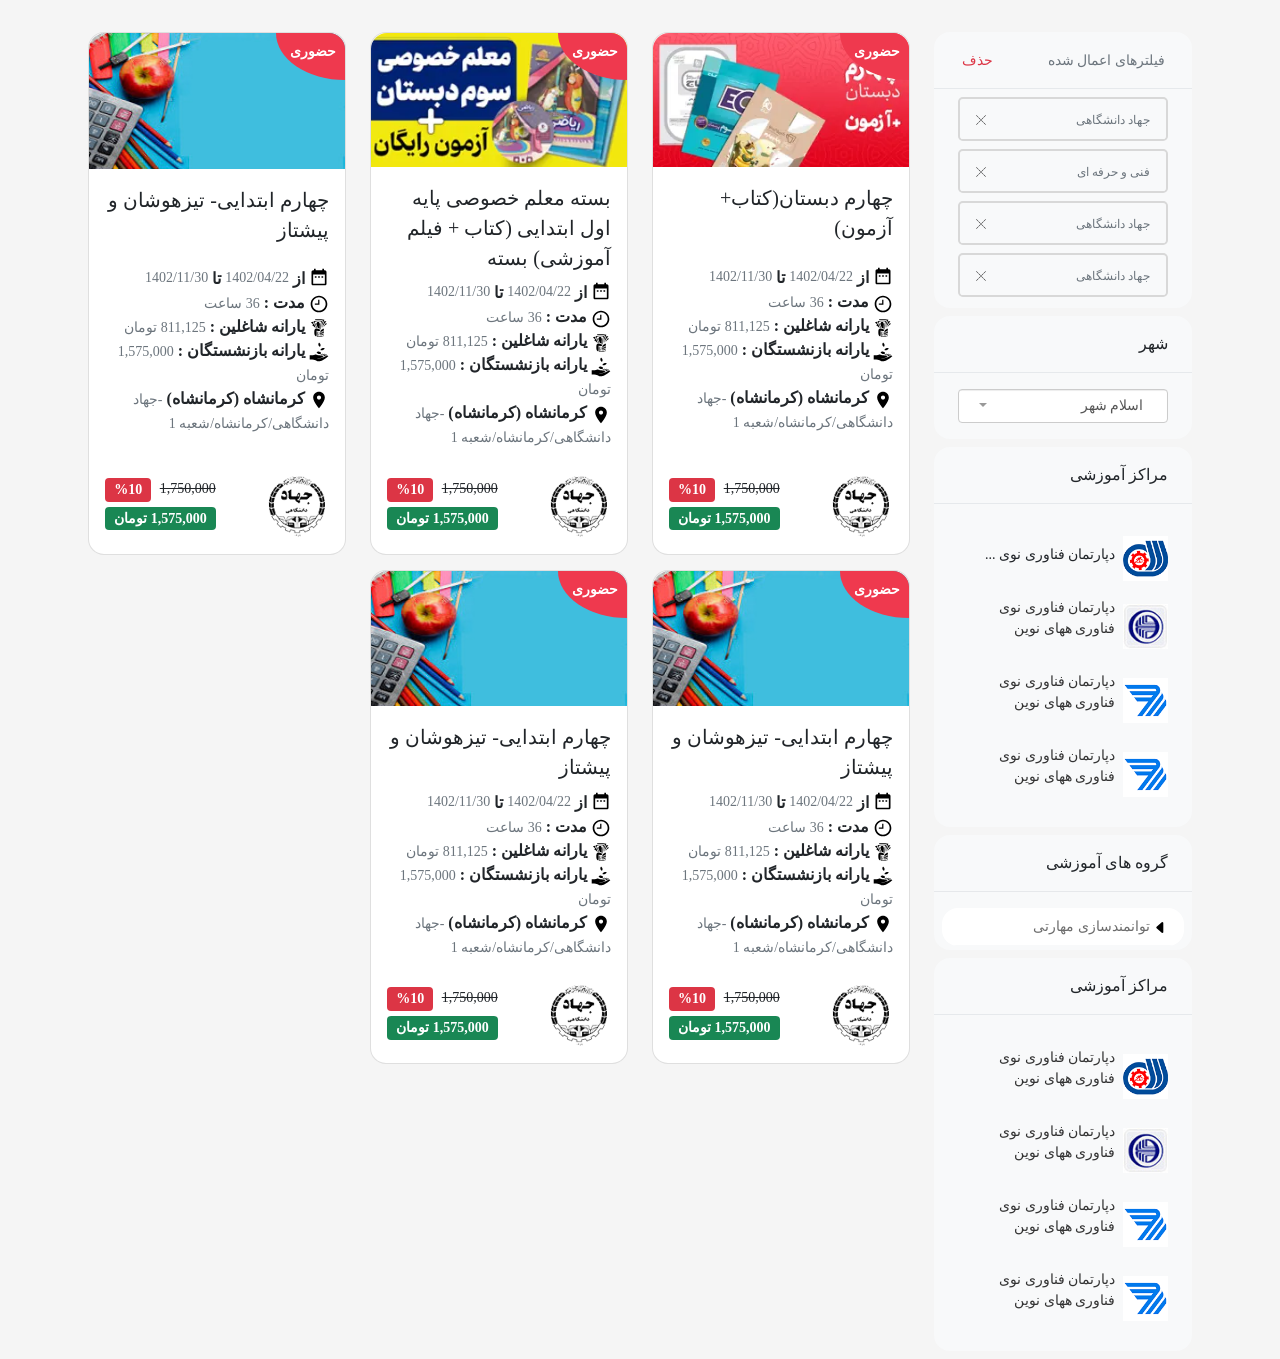
==== products.html @ 7112f918 "initial commit" ====
<!DOCTYPE html>
<html lang="en" dir="rtl">
  <head>
    <meta charset="UTF-8" />
    <meta name="viewport" content="width=device-width, initial-scale=1.0" />

    <link rel="stylesheet" href="./css/bootstrap.rtl.min.css" />
    <link rel="stylesheet" href="./css/customStyle1.css" />
    <link rel="stylesheet" href="./font/IRANYekan/WebFonts/css/style.css" />
    <link rel="stylesheet" href="./css/fstdropdown.min.css" />

    <title>My first Project</title>
  </head>
  <body>
    <div class="virtual-body">
      <br />

      <nav
        class="navbar navbar-expand-lg bg-body-tertiary d-lg-none d-flex justify-content-start"
      >
        <button
          class="navbar-toggler ms-5"
          type="button"
          data-bs-toggle="collapse"
          data-bs-target="#navbarSupportedContent"
          aria-controls="navbarSupportedContent"
          aria-expanded="false"
          aria-label="Toggle navigation"
          onclick="openNav()"
        >
          <!-- <span class="navbar-toggler-icon"></span> -->
          <svg
            xmlns="http://www.w3.org/2000/svg"
            xmlns:xlink="http://www.w3.org/1999/xlink"
            width="20px"
            height="20px"
            viewBox="0 0 24 24"
            version="1.1"
          >
            <title>Filter</title>
            <g
              id="Page-1"
              stroke="none"
              stroke-width="1"
              fill="none"
              fill-rule="evenodd"
            >
              <g id="Filter">
                <rect
                  id="Rectangle"
                  fill-rule="nonzero"
                  x="0"
                  y="0"
                  width="24"
                  height="24"
                ></rect>
                <line
                  x1="4"
                  y1="5"
                  x2="16"
                  y2="5"
                  id="Path"
                  stroke="#0C0310"
                  stroke-width="2"
                  stroke-linecap="round"
                ></line>
                <line
                  x1="4"
                  y1="12"
                  x2="10"
                  y2="12"
                  id="Path"
                  stroke="#0C0310"
                  stroke-width="2"
                  stroke-linecap="round"
                ></line>
                <line
                  x1="14"
                  y1="12"
                  x2="20"
                  y2="12"
                  id="Path"
                  stroke="#0C0310"
                  stroke-width="2"
                  stroke-linecap="round"
                ></line>
                <line
                  x1="8"
                  y1="19"
                  x2="20"
                  y2="19"
                  id="Path"
                  stroke="#0C0310"
                  stroke-width="2"
                  stroke-linecap="round"
                ></line>
                <circle
                  id="Oval"
                  stroke="#0C0310"
                  stroke-width="2"
                  stroke-linecap="round"
                  cx="18"
                  cy="5"
                  r="2"
                ></circle>
                <circle
                  id="Oval"
                  stroke="#0C0310"
                  stroke-width="2"
                  stroke-linecap="round"
                  cx="12"
                  cy="12"
                  r="2"
                ></circle>
                <circle
                  id="Oval"
                  stroke="#0C0310"
                  stroke-width="2"
                  stroke-linecap="round"
                  cx="6"
                  cy="19"
                  r="2"
                ></circle>
              </g>
            </g>
          </svg>
          فیلتر
        </button>
      </nav>

      <!-- sidebar desktop -->

      <div class="container custom-container">
        <div class="row">
          <!-- sidebar -->
          <div class="col-12 col-lg-3 sidebar-desktop z-2">
            <!-- <div class="sidebar-desktop-inner"> -->
            <div class="sidebar-desktop-inner" data-sticky="true">
              <!-- section in sidebar 0 -->
              <div class="sidebar-section0 bg-light rounded-4 my-2">
                <div
                  class="d-flex justify-content-around align-items-center px-0 py-3"
                >
                  <a
                    href="javascript:void(0)"
                    class="closebtn d-lg-none mt-2"
                    style="font-size: 30px !important"
                    onclick="closeNav()"
                    >&times;</a
                  >

                  <div class="fs-6"><span>فیلترهای اعمال شده</span></div>
                  <div class=""><a class="delete-btn text-danger">حذف</a></div>
                </div>
                <hr class="m-0" />
                <div
                  class="sidebar-section2 d-flex justify-content-between border-2 mx-4 my-2 border-2 rounded-3 px-3 py-2"
                >
                  <div class=" ">
                    <span class="text-in-section2"> جهاد دانشگاهی </span>
                  </div>

                  <div class="icon-in-delete" onclick="deleteFilter(this)">
                    <img src="img/cross.png" alt="" />
                  </div>
                </div>

                <div
                  class="sidebar-section2 d-flex justify-content-between border-2 mx-4 my-2 border-2 rounded-3 px-3 py-2"
                >
                  <div class=" ">
                    <span class="text-in-section2"> فنی و حرفه ای </span>
                  </div>

                  <div class="icon-in-delete" onclick="deleteFilter(this)">
                    <img src="img/cross.png" alt="" />
                  </div>
                </div>

                <div
                  class="sidebar-section2 d-flex justify-content-between border-2 mx-4 my-2 border-2 rounded-3 px-3 py-2"
                >
                  <div class=" ">
                    <span class="text-in-section2"> جهاد دانشگاهی </span>
                  </div>

                  <div class="icon-in-delete" onclick="deleteFilter(this)">
                    <img src="img/cross.png" alt="" />
                  </div>
                </div>

                <div
                  class="sidebar-section2 d-flex justify-content-between border-2 mx-4 my-2 border-2 rounded-3 px-3 py-2"
                >
                  <div class=" ">
                    <span class="text-in-section2"> جهاد دانشگاهی </span>
                  </div>

                  <div class="icon-in-delete" onclick="deleteFilter(this)">
                    <img src="img/cross.png" alt="" />
                  </div>
                </div>
              </div>

              <!-- section in sidebar 1 -->
              <div class="sidebar-section1 bg-light rounded-4">
                <div class="py-3">
                  <label for="citys" class="px-4">شهر</label>
                </div>
                <hr class="m-0" />
                <div class="px-4 py-3">
                  <select class="fstdropdown-select">
                    <option value=">اسلام شهر">اسلام شهر</option>
                    <option value="فیروزکوه">فیروزکوه</option>
                    <option value="دماوند">دماوند</option>
                    <option value="شیرکوه">شیرکوه</option>
                    <option value="همدان">همدان</option>
                    <option value="تهران">تهران</option>
                    <option value="شهریار">شهریار</option>
                    <option value="پردیس">پردیس</option>
                    <option value="رودهن">رودهن</option>
                    <option value="بومهن">بومهن</option>
                    <option value="لواسان">لواسان</option>
                  </select>
                </div>
              </div>

              <!-- section in sidebar 2 -->
              <div class="sidebar-section3 bg-light rounded-4 mt-2">
                <div class="py-3">
                  <label class="px-4">مراکز آموزشی</label>
                </div>
                <hr class="m-0" />
                <div class="p-3">
                  <div class="image-sidebar pt-3 d-flex align-items-center p-2">
                    <a href="">
                      <img
                        src="img/GetCompanyIcon2.png "
                        alt="image"
                        class="icons-sidebar"
                    /></a>
                    <p class="text-sidebar3 text-justify">
                      <a href="#">دپارتمان فناوری نوی فناوری ههای نوین</a>
                    </p>
                  </div>

                  <div class="text-sidebar d-flex align-items-center p-2">
                    <a href="">
                      <img
                        src="img/GetCompanyIcon.jpg"
                        alt="image"
                        class="icons-sidebar"
                    /></a>
                    <p class="text-sidebar3 text-justify">
                      <a href="#">دپارتمان فناوری نوی فناوری ههای نوین</a>
                    </p>
                  </div>

                  <div class="text-sidebar d-flex align-items-center p-2">
                    <a href="">
                      <img
                        src="img/GetCompanyIcon.png"
                        alt="image"
                        class="icons-sidebar"
                    /></a>
                    <p class="text-sidebar3 text-justify">
                      <a href="#">دپارتمان فناوری نوی فناوری ههای نوین</a>
                    </p>
                  </div>

                  <div class="text-sidebar d-flex align-items-center p-2">
                    <a href="">
                      <img
                        src="img/GetCompanyIcon.png"
                        alt="image"
                        class="icons-sidebar"
                    /></a>
                    <p class="text-sidebar3 text-justify">
                      <a href="#">دپارتمان فناوری نوی فناوری ههای نوین</a>
                    </p>
                  </div>
                </div>
              </div>

              <!-- section in sidebar 3 -->

              <div class="sidebar-section3 bg-light rounded-4 mt-2">
                <div class="py-3">
                  <label class="px-4">گروه های آموزشی</label>
                </div>
                <hr class="m-0" />

                <div class="just-padding pt-3 pb-1 px-2">
                  <!-- ******************** sidebarlist with dropdowns ************************* -->
                  <div
                    class="sidebar sidebarlist list-group list-group-root well border-0 rounded-4"
                  >
                    <ul class="nav flex-column" id="nav_accordion">
                      <li class="nav-item has-submenu" onclick="openNav(test)">
                        <a class="nav-link" href="#">
                          <img
                            src="./img/caret-left-fill.svg"
                            alt="drop-dwon-icon"
                            id="test"
                          />
                          توانمندسازی مهارتی
                        </a>
                        <ul class="submenu collapse">
                          <li class="level-one has-submenu">
                            <a class="nav-link" href="#"
                              ><img
                                src="./img/caret-left-fill.svg"
                                alt="drop-dwon-icon"
                              />فنی مهندسی
                              
                            </a>
                            <ul class="submenu collapse">
                              <li class="level-two has-submenu"><a class="nav-link  " href="#">
                                <img
                                src="./img/caret-left-fill.svg"
                                alt="drop-dwon-icon"
                              />
                              معماری
                              </a>
                                <ul class="submenu collapse">
                                  <li><a class="nav-link level-tree" href="#">معماری</a></li>
                                  <li>
                                    <a class="nav-link level-tree" href="#">نرم افزار</a>
                                  </li>
                                  <li>
                                    <a class="nav-link level-tree" href="#">نرم افزار</a>
                                  </li>
                                  <li>
                                    <a class="nav-link level-tree" href="#">نرم افزار</a>
                                  </li>
                                  <li>
                                    <a class="nav-link level-tree" href="#">نرم افزار</a>
                                  </li>
                                  <li>
                                    <a class="nav-link level-tree" href="#">نرم افزار</a>
                                  </li>
                                  <li>
                                    <a class="nav-link leve-tree" href="#">نرم افزار</a>
                                  </li>
                                  <div class="more-data4 ms-3 ps-5 py-2">
                                    <a onclick="myFunctionShowing4(this)">+ نمایش بیشتر</a>
                                  </div>
                                </ul>
                              </li>
                              <li class="level-two has-submenu">
                                <a class="nav-link " href="#">
                                  <img
                                  src="./img/caret-left-fill.svg"
                                  alt="drop-dwon-icon"
                                />
                                  نرم افزار
                                </a>
                                <ul class="submenu collapse">
                                  <li><a class="nav-link " href="#">
                                  معماری
                                  </a></li>
                                  <li>
                                    <a class="nav-link level-tree" href="#">نرم افزار</a>
                                  </li>
                                  <li>
                                    <a class="nav-link level-tree" href="#">نرم افزار</a>
                                  </li>
                                  <li>
                                    <a class="nav-link level-tree" href="#">نرم افزار</a>
                                  </li>
                                  <li>
                                    <a class="nav-link level-tree" href="#">نرم افزار</a>
                                  </li>
                                  <li>
                                    <a class="nav-link level-tree" href="#">نرم افزار</a>
                                  </li>
                                  <li>
                                    <a class="nav-link leve-tree" href="#">نرم افزار</a>
                                  </li>
                                  <div class="more-data4 ms-3 ps-5 py-2">
                                    <a onclick="myFunctionShowing4(this)">+ نمایش بیشتر</a>
                                  </div>
                                </ul>
                              </li>
                              <li class="level-two has-submenu">
                                <a class="nav-link " href="#">
                                  <img
                                  src="./img/caret-left-fill.svg"
                                  alt="drop-dwon-icon"
                                />
                                  نرم افزار
                                </a>
                                <ul class="submenu collapse">
                                  <li><a class="nav-link " href="#">
                                  معماری
                                  </a></li>
                                  <li>
                                    <a class="nav-link level-tree" href="#">نرم افزار</a>
                                  </li>
                                  <li>
                                    <a class="nav-link level-tree" href="#">نرم افزار</a>
                                  </li>
                                  <li>
                                    <a class="nav-link level-tree" href="#">نرم افزار</a>
                                  </li>
                                  <li>
                                    <a class="nav-link level-tree" href="#">نرم افزار</a>
                                  </li>
                                  <li>
                                    <a class="nav-link level-tree" href="#">نرم افزار</a>
                                  </li>
                                  <li>
                                    <a class="nav-link leve-tree" href="#">نرم افزار</a>
                                  </li>
                                  <div class="more-data4 ms-3 ps-5 py-2">
                                    <a onclick="myFunctionShowing4(this)">+ نمایش بیشتر</a>
                                  </div>
                                </ul>
                              </li>
                              <li class="level-two has-submenu">
                                <a class="nav-link " href="#">
                                  <img
                                  src="./img/caret-left-fill.svg"
                                  alt="drop-dwon-icon"
                                />
                                  نرم افزار
                                </a>
                                <ul class="submenu collapse">
                                  <li><a class="nav-link " href="#">
                                  معماری
                                  </a></li>
                                  <li>
                                    <a class="nav-link level-tree" href="#">نرم افزار</a>
                                  </li>
                                  <li>
                                    <a class="nav-link level-tree" href="#">نرم افزار</a>
                                  </li>
                                  <li>
                                    <a class="nav-link level-tree" href="#">نرم افزار</a>
                                  </li>
                                  <li>
                                    <a class="nav-link level-tree" href="#">نرم افزار</a>
                                  </li>
                                  <li>
                                    <a class="nav-link level-tree" href="#">نرم افزار</a>
                                  </li>
                                  <li>
                                    <a class="nav-link leve-tree" href="#">نرم افزار</a>
                                  </li>
                                  <div class="more-data4 ms-3 ps-5 py-2">
                                    <a onclick="myFunctionShowing4(this)">+ نمایش بیشتر</a>
                                  </div>
                                </ul>
                              </li>
                              <li class="level-two has-submenu">
                                <a class="nav-link " href="#">
                                  <img
                                  src="./img/caret-left-fill.svg"
                                  alt="drop-dwon-icon"
                                />
                                  نرم افزار
                                </a>
                                <ul class="submenu collapse">
                                  <li><a class="nav-link " href="#">
                                  معماری
                                  </a></li>
                                  <li>
                                    <a class="nav-link level-tree" href="#">نرم افزار</a>
                                  </li>
                                  <li>
                                    <a class="nav-link level-tree" href="#">نرم افزار</a>
                                  </li>
                                  <li>
                                    <a class="nav-link level-tree" href="#">نرم افزار</a>
                                  </li>
                                  <li>
                                    <a class="nav-link level-tree" href="#">نرم افزار</a>
                                  </li>
                                  <li>
                                    <a class="nav-link level-tree" href="#">نرم افزار</a>
                                  </li>
                                  <li>
                                    <a class="nav-link leve-tree" href="#">نرم افزار</a>
                                  </li>
                                  <div class="more-data4 ms-3 ps-5 py-2">
                                    <a onclick="myFunctionShowing4(this)">+ نمایش بیشتر</a>
                                  </div>
                                </ul>
                              </li>
                              <li class="level-two has-submenu">
                                <a class="nav-link " href="#">
                                  <img
                                  src="./img/caret-left-fill.svg"
                                  alt="drop-dwon-icon"
                                />
                                  نرم افزار
                                </a>
                                <ul class="submenu collapse">
                                  <li><a class="nav-link " href="#">
                                  معماری
                                  </a></li>
                                  <li>
                                    <a class="nav-link level-tree" href="#">نرم افزار</a>
                                  </li>
                                  <li>
                                    <a class="nav-link level-tree" href="#">نرم افزار</a>
                                  </li>
                                  <li>
                                    <a class="nav-link level-tree" href="#">نرم افزار</a>
                                  </li>
                                  <li>
                                    <a class="nav-link level-tree" href="#">نرم افزار</a>
                                  </li>
                                  <li>
                                    <a class="nav-link level-tree" href="#">نرم افزار</a>
                                  </li>
                                  <li>
                                    <a class="nav-link leve-tree" href="#">نرم افزار</a>
                                  </li>
                                  <div class="more-data4 ms-3 ps-5 py-2">
                                    <a onclick="myFunctionShowing4(this)">+ نمایش بیشتر</a>
                                  </div>
                                </ul>
                              </li>
                              <li class="level-two has-submenu">
                                <a class="nav-link " href="#">
                                  <img
                                  src="./img/caret-left-fill.svg"
                                  alt="drop-dwon-icon"
                                />
                                  نرم افزار
                                </a>
                                <ul class="submenu collapse">
                                  <li><a class="nav-link " href="#">
                                  معماری
                                  </a></li>
                                  <li>
                                    <a class="nav-link level-tree" href="#">نرم افزار</a>
                                  </li>
                                  <li>
                                    <a class="nav-link level-tree" href="#">نرم افزار</a>
                                  </li>
                                  <li>
                                    <a class="nav-link level-tree" href="#">نرم افزار</a>
                                  </li>
                                  <li>
                                    <a class="nav-link level-tree" href="#">نرم افزار</a>
                                  </li>
                                  <li>
                                    <a class="nav-link level-tree" href="#">نرم افزار</a>
                                  </li>
                                  <li>
                                    <a class="nav-link leve-tree" href="#">نرم افزار</a>
                                  </li>
                                  <div class="more-data4 ms-3 ps-5 py-2">
                                    <a onclick="myFunctionShowing4(this)">+ نمایش بیشتر</a>
                                  </div>
                                </ul>
                              </li>
                              <li class="level-two has-submenu">
                                <a class="nav-link " href="#">
                                  <img
                                  src="./img/caret-left-fill.svg"
                                  alt="drop-dwon-icon"
                                />
                                  نرم افزار
                                </a>
                                <ul class="submenu collapse">
                                  <li><a class="nav-link " href="#">
                                  معماری
                                  </a></li>
                                  <li>
                                    <a class="nav-link level-tree" href="#">نرم افزار</a>
                                  </li>
                                  <li>
                                    <a class="nav-link level-tree" href="#">نرم افزار</a>
                                  </li>
                                  <li>
                                    <a class="nav-link level-tree" href="#">نرم افزار</a>
                                  </li>
                                  <li>
                                    <a class="nav-link level-tree" href="#">نرم افزار</a>
                                  </li>
                                  <li>
                                    <a class="nav-link level-tree" href="#">نرم افزار</a>
                                  </li>
                                  <li>
                                    <a class="nav-link leve-tree" href="#">نرم افزار</a>
                                  </li>
                                  <div class="more-data4 ms-3 ps-5 py-2">
                                    <a onclick="myFunctionShowing4(this)">+ نمایش بیشتر</a>
                                  </div>
                                </ul>
                              </li>
                              <li class="level-two has-submenu">
                                <a class="nav-link " href="#">
                                  <img
                                  src="./img/caret-left-fill.svg"
                                  alt="drop-dwon-icon"
                                />
                                  نرم افزار
                                </a>
                                <ul class="submenu collapse">
                                  <li><a class="nav-link " href="#">
                                  معماری
                                  </a></li>
                                  <li>
                                    <a class="nav-link level-tree" href="#">نرم افزار</a>
                                  </li>
                                  <li>
                                    <a class="nav-link level-tree" href="#">نرم افزار</a>
                                  </li>
                                  <li>
                                    <a class="nav-link level-tree" href="#">نرم افزار</a>
                                  </li>
                                  <li>
                                    <a class="nav-link level-tree" href="#">نرم افزار</a>
                                  </li>
                                  <li>
                                    <a class="nav-link level-tree" href="#">نرم افزار</a>
                                  </li>
                                  <li>
                                    <a class="nav-link leve-tree" href="#">نرم افزار</a>
                                  </li>
                                  <div class="more-data4 ms-3 ps-5 py-2">
                                    <a onclick="myFunctionShowing4(this)">+ نمایش بیشتر</a>
                                  </div>
                                </ul>
                              </li>
                              <div class="more-data3 ms-3 ps-5 py-2">
                                <a onclick="myFunctionShowing3(this)">+ نمایش بیشتر</a>
                              </div>
                            </ul>
                          </li>

                          <li class="level-one has-submenu">
                            <a class="nav-link" href="#"
                              ><img
                                src="./img/caret-left-fill.svg"
                                alt="drop-dwon-icon"
                              />فنی مهندسی
                              
                            </a>
                            <ul class="submenu collapse">
                              <li class="level-two has-submenu"><a class="nav-link  " href="#">
                                <img
                                src="./img/caret-left-fill.svg"
                                alt="drop-dwon-icon"
                              />
                              معماری
                              </a>
                                <ul class="submenu collapse">
                                  <li><a class="nav-link level-tree" href="#">معماری</a></li>
                                  <li>
                                    <a class="nav-link level-tree" href="#">نرم افزار</a>
                                  </li>
                                  <li>
                                    <a class="nav-link level-tree" href="#">نرم افزار</a>
                                  </li>
                                  <li>
                                    <a class="nav-link level-tree" href="#">نرم افزار</a>
                                  </li>
                                  <li>
                                    <a class="nav-link level-tree" href="#">نرم افزار</a>
                                  </li>
                                  <li>
                                    <a class="nav-link level-tree" href="#">نرم افزار</a>
                                  </li>
                                  <li>
                                    <a class="nav-link leve-tree" href="#">نرم افزار</a>
                                  </li>
                                  <div class="more-data4 ms-3 ps-5 py-2">
                                    <a onclick="myFunctionShowing4(this)">+ نمایش بیشتر</a>
                                  </div>
                                </ul>
                              </li>
                              <li class="level-two has-submenu">
                                <a class="nav-link " href="#">
                                  <img
                                  src="./img/caret-left-fill.svg"
                                  alt="drop-dwon-icon"
                                />
                                  نرم افزار
                                </a>
                                <ul class="submenu collapse">
                                  <li><a class="nav-link " href="#">
                                  معماری
                                  </a></li>
                                  <li>
                                    <a class="nav-link level-tree" href="#">نرم افزار</a>
                                  </li>
                                  <li>
                                    <a class="nav-link level-tree" href="#">نرم افزار</a>
                                  </li>
                                  <li>
                                    <a class="nav-link level-tree" href="#">نرم افزار</a>
                                  </li>
                                  <li>
                                    <a class="nav-link level-tree" href="#">نرم افزار</a>
                                  </li>
                                  <li>
                                    <a class="nav-link level-tree" href="#">نرم افزار</a>
                                  </li>
                                  <li>
                                    <a class="nav-link leve-tree" href="#">نرم افزار</a>
                                  </li>
                                  <div class="more-data4 ms-3 ps-5 py-2">
                                    <a onclick="myFunctionShowing4(this)">+ نمایش بیشتر</a>
                                  </div>
                                </ul>
                              </li>
                              <li class="level-two has-submenu">
                                <a class="nav-link " href="#">
                                  <img
                                  src="./img/caret-left-fill.svg"
                                  alt="drop-dwon-icon"
                                />
                                  نرم افزار
                                </a>
                                <ul class="submenu collapse">
                                  <li><a class="nav-link " href="#">
                                  معماری
                                  </a></li>
                                  <li>
                                    <a class="nav-link level-tree" href="#">نرم افزار</a>
                                  </li>
                                  <li>
                                    <a class="nav-link level-tree" href="#">نرم افزار</a>
                                  </li>
                                  <li>
                                    <a class="nav-link level-tree" href="#">نرم افزار</a>
                                  </li>
                                  <li>
                                    <a class="nav-link level-tree" href="#">نرم افزار</a>
                                  </li>
                                  <li>
                                    <a class="nav-link level-tree" href="#">نرم افزار</a>
                                  </li>
                                  <li>
                                    <a class="nav-link leve-tree" href="#">نرم افزار</a>
                                  </li>
                                  <div class="more-data4 ms-3 ps-5 py-2">
                                    <a onclick="myFunctionShowing4(this)">+ نمایش بیشتر</a>
                                  </div>
                                </ul>
                              </li>
                              <li class="level-two has-submenu">
                                <a class="nav-link " href="#">
                                  <img
                                  src="./img/caret-left-fill.svg"
                                  alt="drop-dwon-icon"
                                />
                                  نرم افزار
                                </a>
                                <ul class="submenu collapse">
                                  <li><a class="nav-link " href="#">
                                  معماری
                                  </a></li>
                                  <li>
                                    <a class="nav-link level-tree" href="#">نرم افزار</a>
                                  </li>
                                  <li>
                                    <a class="nav-link level-tree" href="#">نرم افزار</a>
                                  </li>
                                  <li>
                                    <a class="nav-link level-tree" href="#">نرم افزار</a>
                                  </li>
                                  <li>
                                    <a class="nav-link level-tree" href="#">نرم افزار</a>
                                  </li>
                                  <li>
                                    <a class="nav-link level-tree" href="#">نرم افزار</a>
                                  </li>
                                  <li>
                                    <a class="nav-link leve-tree" href="#">نرم افزار</a>
                                  </li>
                                  <div class="more-data4 ms-3 ps-5 py-2">
                                    <a onclick="myFunctionShowing4(this)">+ نمایش بیشتر</a>
                                  </div>
                                </ul>
                              </li>
                              <li class="level-two has-submenu">
                                <a class="nav-link " href="#">
                                  <img
                                  src="./img/caret-left-fill.svg"
                                  alt="drop-dwon-icon"
                                />
                                  نرم افزار
                                </a>
                                <ul class="submenu collapse">
                                  <li><a class="nav-link " href="#">
                                  معماری
                                  </a></li>
                                  <li>
                                    <a class="nav-link level-tree" href="#">نرم افزار</a>
                                  </li>
                                  <li>
                                    <a class="nav-link level-tree" href="#">نرم افزار</a>
                                  </li>
                                  <li>
                                    <a class="nav-link level-tree" href="#">نرم افزار</a>
                                  </li>
                                  <li>
                                    <a class="nav-link level-tree" href="#">نرم افزار</a>
                                  </li>
                                  <li>
                                    <a class="nav-link level-tree" href="#">نرم افزار</a>
                                  </li>
                                  <li>
                                    <a class="nav-link leve-tree" href="#">نرم افزار</a>
                                  </li>
                                  <div class="more-data4 ms-3 ps-5 py-2">
                                    <a onclick="myFunctionShowing4(this)">+ نمایش بیشتر</a>
                                  </div>
                                </ul>
                              </li>
                              <li class="level-two has-submenu">
                                <a class="nav-link " href="#">
                                  <img
                                  src="./img/caret-left-fill.svg"
                                  alt="drop-dwon-icon"
                                />
                                  نرم افزار
                                </a>
                                <ul class="submenu collapse">
                                  <li><a class="nav-link " href="#">
                                  معماری
                                  </a></li>
                                  <li>
                                    <a class="nav-link level-tree" href="#">نرم افزار</a>
                                  </li>
                                  <li>
                                    <a class="nav-link level-tree" href="#">نرم افزار</a>
                                  </li>
                                  <li>
                                    <a class="nav-link level-tree" href="#">نرم افزار</a>
                                  </li>
                                  <li>
                                    <a class="nav-link level-tree" href="#">نرم افزار</a>
                                  </li>
                                  <li>
                                    <a class="nav-link level-tree" href="#">نرم افزار</a>
                                  </li>
                                  <li>
                                    <a class="nav-link leve-tree" href="#">نرم افزار</a>
                                  </li>
                                  <div class="more-data4 ms-3 ps-5 py-2">
                                    <a onclick="myFunctionShowing4(this)">+ نمایش بیشتر</a>
                                  </div>
                                </ul>
                              </li>
                              <li class="level-two has-submenu">
                                <a class="nav-link " href="#">
                                  <img
                                  src="./img/caret-left-fill.svg"
                                  alt="drop-dwon-icon"
                                />
                                  نرم افزار
                                </a>
                                <ul class="submenu collapse">
                                  <li><a class="nav-link " href="#">
                                  معماری
                                  </a></li>
                                  <li>
                                    <a class="nav-link level-tree" href="#">نرم افزار</a>
                                  </li>
                                  <li>
                                    <a class="nav-link level-tree" href="#">نرم افزار</a>
                                  </li>
                                  <li>
                                    <a class="nav-link level-tree" href="#">نرم افزار</a>
                                  </li>
                                  <li>
                                    <a class="nav-link level-tree" href="#">نرم افزار</a>
                                  </li>
                                  <li>
                                    <a class="nav-link level-tree" href="#">نرم افزار</a>
                                  </li>
                                  <li>
                                    <a class="nav-link leve-tree" href="#">نرم افزار</a>
                                  </li>
                                  <div class="more-data4 ms-3 ps-5 py-2">
                                    <a onclick="myFunctionShowing4(this)">+ نمایش بیشتر</a>
                                  </div>
                                </ul>
                              </li>
                              <li class="level-two has-submenu">
                                <a class="nav-link " href="#">
                                  <img
                                  src="./img/caret-left-fill.svg"
                                  alt="drop-dwon-icon"
                                />
                                  نرم افزار
                                </a>
                                <ul class="submenu collapse">
                                  <li><a class="nav-link " href="#">
                                  معماری
                                  </a></li>
                                  <li>
                                    <a class="nav-link level-tree" href="#">نرم افزار</a>
                                  </li>
                                  <li>
                                    <a class="nav-link level-tree" href="#">نرم افزار</a>
                                  </li>
                                  <li>
                                    <a class="nav-link level-tree" href="#">نرم افزار</a>
                                  </li>
                                  <li>
                                    <a class="nav-link level-tree" href="#">نرم افزار</a>
                                  </li>
                                  <li>
                                    <a class="nav-link level-tree" href="#">نرم افزار</a>
                                  </li>
                                  <li>
                                    <a class="nav-link leve-tree" href="#">نرم افزار</a>
                                  </li>
                                  <div class="more-data4 ms-3 ps-5 py-2">
                                    <a onclick="myFunctionShowing4(this)">+ نمایش بیشتر</a>
                                  </div>
                                </ul>
                              </li>
                              <li class="level-two has-submenu">
                                <a class="nav-link " href="#">
                                  <img
                                  src="./img/caret-left-fill.svg"
                                  alt="drop-dwon-icon"
                                />
                                  نرم افزار
                                </a>
                                <ul class="submenu collapse">
                                  <li><a class="nav-link " href="#">
                                  معماری
                                  </a></li>
                                  <li>
                                    <a class="nav-link level-tree" href="#">نرم افزار</a>
                                  </li>
                                  <li>
                                    <a class="nav-link level-tree" href="#">نرم افزار</a>
                                  </li>
                                  <li>
                                    <a class="nav-link level-tree" href="#">نرم افزار</a>
                                  </li>
                                  <li>
                                    <a class="nav-link level-tree" href="#">نرم افزار</a>
                                  </li>
                                  <li>
                                    <a class="nav-link level-tree" href="#">نرم افزار</a>
                                  </li>
                                  <li>
                                    <a class="nav-link leve-tree" href="#">نرم افزار</a>
                                  </li>
                                  <div class="more-data4 ms-3 ps-5 py-2">
                                    <a onclick="myFunctionShowing4(this)">+ نمایش بیشتر</a>
                                  </div>
                                </ul>
                              </li>
                              <div class="more-data3 ms-3 ps-5 py-2">
                                <a onclick="myFunctionShowing3(this)">+ نمایش بیشتر</a>
                              </div>
                            </ul>
                          </li>

                          <li class="level-one has-submenu">
                            <a class="nav-link" href="#"
                              ><img
                                src="./img/caret-left-fill.svg"
                                alt="drop-dwon-icon"
                              />فنی مهندسی
                              
                            </a>
                            <ul class="submenu collapse">
                              <li class="level-two has-submenu"><a class="nav-link  " href="#">
                                <img
                                src="./img/caret-left-fill.svg"
                                alt="drop-dwon-icon"
                              />
                              معماری
                              </a>
                                <ul class="submenu collapse">
                                  <li><a class="nav-link level-tree" href="#">معماری</a></li>
                                  <li>
                                    <a class="nav-link level-tree" href="#">نرم افزار</a>
                                  </li>
                                  <li>
                                    <a class="nav-link level-tree" href="#">نرم افزار</a>
                                  </li>
                                  <li>
                                    <a class="nav-link level-tree" href="#">نرم افزار</a>
                                  </li>
                                  <li>
                                    <a class="nav-link level-tree" href="#">نرم افزار</a>
                                  </li>
                                  <li>
                                    <a class="nav-link level-tree" href="#">نرم افزار</a>
                                  </li>
                                  <li>
                                    <a class="nav-link leve-tree" href="#">نرم افزار</a>
                                  </li>
                                  <div class="more-data4 ms-3 ps-5 py-2">
                                    <a onclick="myFunctionShowing4(this)">+ نمایش بیشتر</a>
                                  </div>
                                </ul>
                              </li>
                              <li class="level-two has-submenu">
                                <a class="nav-link " href="#">
                                  <img
                                  src="./img/caret-left-fill.svg"
                                  alt="drop-dwon-icon"
                                />
                                  نرم افزار
                                </a>
                                <ul class="submenu collapse">
                                  <li><a class="nav-link " href="#">
                                  معماری
                                  </a></li>
                                  <li>
                                    <a class="nav-link level-tree" href="#">نرم افزار</a>
                                  </li>
                                  <li>
                                    <a class="nav-link level-tree" href="#">نرم افزار</a>
                                  </li>
                                  <li>
                                    <a class="nav-link level-tree" href="#">نرم افزار</a>
                                  </li>
                                  <li>
                                    <a class="nav-link level-tree" href="#">نرم افزار</a>
                                  </li>
                                  <li>
                                    <a class="nav-link level-tree" href="#">نرم افزار</a>
                                  </li>
                                  <li>
                                    <a class="nav-link leve-tree" href="#">نرم افزار</a>
                                  </li>
                                  <div class="more-data4 ms-3 ps-5 py-2">
                                    <a onclick="myFunctionShowing4(this)">+ نمایش بیشتر</a>
                                  </div>
                                </ul>
                              </li>
                              <li class="level-two has-submenu">
                                <a class="nav-link " href="#">
                                  <img
                                  src="./img/caret-left-fill.svg"
                                  alt="drop-dwon-icon"
                                />
                                  نرم افزار
                                </a>
                                <ul class="submenu collapse">
                                  <li><a class="nav-link " href="#">
                                  معماری
                                  </a></li>
                                  <li>
                                    <a class="nav-link level-tree" href="#">نرم افزار</a>
                                  </li>
                                  <li>
                                    <a class="nav-link level-tree" href="#">نرم افزار</a>
                                  </li>
                                  <li>
                                    <a class="nav-link level-tree" href="#">نرم افزار</a>
                                  </li>
                                  <li>
                                    <a class="nav-link level-tree" href="#">نرم افزار</a>
                                  </li>
                                  <li>
                                    <a class="nav-link level-tree" href="#">نرم افزار</a>
                                  </li>
                                  <li>
                                    <a class="nav-link leve-tree" href="#">نرم افزار</a>
                                  </li>
                                  <div class="more-data4 ms-3 ps-5 py-2">
                                    <a onclick="myFunctionShowing4(this)">+ نمایش بیشتر</a>
                                  </div>
                                </ul>
                              </li>
                              <li class="level-two has-submenu">
                                <a class="nav-link " href="#">
                                  <img
                                  src="./img/caret-left-fill.svg"
                                  alt="drop-dwon-icon"
                                />
                                  نرم افزار
                                </a>
                                <ul class="submenu collapse">
                                  <li><a class="nav-link " href="#">
                                  معماری
                                  </a></li>
                                  <li>
                                    <a class="nav-link level-tree" href="#">نرم افزار</a>
                                  </li>
                                  <li>
                                    <a class="nav-link level-tree" href="#">نرم افزار</a>
                                  </li>
                                  <li>
                                    <a class="nav-link level-tree" href="#">نرم افزار</a>
                                  </li>
                                  <li>
                                    <a class="nav-link level-tree" href="#">نرم افزار</a>
                                  </li>
                                  <li>
                                    <a class="nav-link level-tree" href="#">نرم افزار</a>
                                  </li>
                                  <li>
                                    <a class="nav-link leve-tree" href="#">نرم افزار</a>
                                  </li>
                                  <div class="more-data4 ms-3 ps-5 py-2">
                                    <a onclick="myFunctionShowing4(this)">+ نمایش بیشتر</a>
                                  </div>
                                </ul>
                              </li>
                              <li class="level-two has-submenu">
                                <a class="nav-link " href="#">
                                  <img
                                  src="./img/caret-left-fill.svg"
                                  alt="drop-dwon-icon"
                                />
                                  نرم افزار
                                </a>
                                <ul class="submenu collapse">
                                  <li><a class="nav-link " href="#">
                                  معماری
                                  </a></li>
                                  <li>
                                    <a class="nav-link level-tree" href="#">نرم افزار</a>
                                  </li>
                                  <li>
                                    <a class="nav-link level-tree" href="#">نرم افزار</a>
                                  </li>
                                  <li>
                                    <a class="nav-link level-tree" href="#">نرم افزار</a>
                                  </li>
                                  <li>
                                    <a class="nav-link level-tree" href="#">نرم افزار</a>
                                  </li>
                                  <li>
                                    <a class="nav-link level-tree" href="#">نرم افزار</a>
                                  </li>
                                  <li>
                                    <a class="nav-link leve-tree" href="#">نرم افزار</a>
                                  </li>
                                  <div class="more-data4 ms-3 ps-5 py-2">
                                    <a onclick="myFunctionShowing4(this)">+ نمایش بیشتر</a>
                                  </div>
                                </ul>
                              </li>
                              <li class="level-two has-submenu">
                                <a class="nav-link " href="#">
                                  <img
                                  src="./img/caret-left-fill.svg"
                                  alt="drop-dwon-icon"
                                />
                                  نرم افزار
                                </a>
                                <ul class="submenu collapse">
                                  <li><a class="nav-link " href="#">
                                  معماری
                                  </a></li>
                                  <li>
                                    <a class="nav-link level-tree" href="#">نرم افزار</a>
                                  </li>
                                  <li>
                                    <a class="nav-link level-tree" href="#">نرم افزار</a>
                                  </li>
                                  <li>
                                    <a class="nav-link level-tree" href="#">نرم افزار</a>
                                  </li>
                                  <li>
                                    <a class="nav-link level-tree" href="#">نرم افزار</a>
                                  </li>
                                  <li>
                                    <a class="nav-link level-tree" href="#">نرم افزار</a>
                                  </li>
                                  <li>
                                    <a class="nav-link leve-tree" href="#">نرم افزار</a>
                                  </li>
                                  <div class="more-data4 ms-3 ps-5 py-2">
                                    <a onclick="myFunctionShowing4(this)">+ نمایش بیشتر</a>
                                  </div>
                                </ul>
                              </li>
                              <li class="level-two has-submenu">
                                <a class="nav-link " href="#">
                                  <img
                                  src="./img/caret-left-fill.svg"
                                  alt="drop-dwon-icon"
                                />
                                  نرم افزار
                                </a>
                                <ul class="submenu collapse">
                                  <li><a class="nav-link " href="#">
                                  معماری
                                  </a></li>
                                  <li>
                                    <a class="nav-link level-tree" href="#">نرم افزار</a>
                                  </li>
                                  <li>
                                    <a class="nav-link level-tree" href="#">نرم افزار</a>
                                  </li>
                                  <li>
                                    <a class="nav-link level-tree" href="#">نرم افزار</a>
                                  </li>
                                  <li>
                                    <a class="nav-link level-tree" href="#">نرم افزار</a>
                                  </li>
                                  <li>
                                    <a class="nav-link level-tree" href="#">نرم افزار</a>
                                  </li>
                                  <li>
                                    <a class="nav-link leve-tree" href="#">نرم افزار</a>
                                  </li>
                                  <div class="more-data4 ms-3 ps-5 py-2">
                                    <a onclick="myFunctionShowing4(this)">+ نمایش بیشتر</a>
                                  </div>
                                </ul>
                              </li>
                              <li class="level-two has-submenu">
                                <a class="nav-link " href="#">
                                  <img
                                  src="./img/caret-left-fill.svg"
                                  alt="drop-dwon-icon"
                                />
                                  نرم افزار
                                </a>
                                <ul class="submenu collapse">
                                  <li><a class="nav-link " href="#">
                                  معماری
                                  </a></li>
                                  <li>
                                    <a class="nav-link level-tree" href="#">نرم افزار</a>
                                  </li>
                                  <li>
                                    <a class="nav-link level-tree" href="#">نرم افزار</a>
                                  </li>
                                  <li>
                                    <a class="nav-link level-tree" href="#">نرم افزار</a>
                                  </li>
                                  <li>
                                    <a class="nav-link level-tree" href="#">نرم افزار</a>
                                  </li>
                                  <li>
                                    <a class="nav-link level-tree" href="#">نرم افزار</a>
                                  </li>
                                  <li>
                                    <a class="nav-link leve-tree" href="#">نرم افزار</a>
                                  </li>
                                  <div class="more-data4 ms-3 ps-5 py-2">
                                    <a onclick="myFunctionShowing4(this)">+ نمایش بیشتر</a>
                                  </div>
                                </ul>
                              </li>
                              <li class="level-two has-submenu">
                                <a class="nav-link " href="#">
                                  <img
                                  src="./img/caret-left-fill.svg"
                                  alt="drop-dwon-icon"
                                />
                                  نرم افزار
                                </a>
                                <ul class="submenu collapse">
                                  <li><a class="nav-link " href="#">
                                  معماری
                                  </a></li>
                                  <li>
                                    <a class="nav-link level-tree" href="#">نرم افزار</a>
                                  </li>
                                  <li>
                                    <a class="nav-link level-tree" href="#">نرم افزار</a>
                                  </li>
                                  <li>
                                    <a class="nav-link level-tree" href="#">نرم افزار</a>
                                  </li>
                                  <li>
                                    <a class="nav-link level-tree" href="#">نرم افزار</a>
                                  </li>
                                  <li>
                                    <a class="nav-link level-tree" href="#">نرم افزار</a>
                                  </li>
                                  <li>
                                    <a class="nav-link leve-tree" href="#">نرم افزار</a>
                                  </li>
                                  <div class="more-data4 ms-3 ps-5 py-2">
                                    <a onclick="myFunctionShowing4(this)">+ نمایش بیشتر</a>
                                  </div>
                                </ul>
                              </li>
                              <div class="more-data3 ms-3 ps-5 py-2">
                                <a onclick="myFunctionShowing3(this)">+ نمایش بیشتر</a>
                              </div>
                            </ul>
                          </li>

                          <li class="level-one has-submenu">
                            <a class="nav-link" href="#"
                              ><img
                                src="./img/caret-left-fill.svg"
                                alt="drop-dwon-icon"
                              />فنی مهندسی
                              
                            </a>
                            <ul class="submenu collapse">
                              <li class="level-two has-submenu"><a class="nav-link  " href="#">
                                <img
                                src="./img/caret-left-fill.svg"
                                alt="drop-dwon-icon"
                              />
                              معماری
                              </a>
                                <ul class="submenu collapse">
                                  <li><a class="nav-link level-tree" href="#">معماری</a></li>
                                  <li>
                                    <a class="nav-link level-tree" href="#">نرم افزار</a>
                                  </li>
                                  <li>
                                    <a class="nav-link level-tree" href="#">نرم افزار</a>
                                  </li>
                                  <li>
                                    <a class="nav-link level-tree" href="#">نرم افزار</a>
                                  </li>
                                  <li>
                                    <a class="nav-link level-tree" href="#">نرم افزار</a>
                                  </li>
                                  <li>
                                    <a class="nav-link level-tree" href="#">نرم افزار</a>
                                  </li>
                                  <li>
                                    <a class="nav-link leve-tree" href="#">نرم افزار</a>
                                  </li>
                                  <div class="more-data4 ms-3 ps-5 py-2">
                                    <a onclick="myFunctionShowing4(this)">+ نمایش بیشتر</a>
                                  </div>
                                </ul>
                              </li>
                              <li class="level-two has-submenu">
                                <a class="nav-link " href="#">
                                  <img
                                  src="./img/caret-left-fill.svg"
                                  alt="drop-dwon-icon"
                                />
                                  نرم افزار
                                </a>
                                <ul class="submenu collapse">
                                  <li><a class="nav-link " href="#">
                                  معماری
                                  </a></li>
                                  <li>
                                    <a class="nav-link level-tree" href="#">نرم افزار</a>
                                  </li>
                                  <li>
                                    <a class="nav-link level-tree" href="#">نرم افزار</a>
                                  </li>
                                  <li>
                                    <a class="nav-link level-tree" href="#">نرم افزار</a>
                                  </li>
                                  <li>
                                    <a class="nav-link level-tree" href="#">نرم افزار</a>
                                  </li>
                                  <li>
                                    <a class="nav-link level-tree" href="#">نرم افزار</a>
                                  </li>
                                  <li>
                                    <a class="nav-link leve-tree" href="#">نرم افزار</a>
                                  </li>
                                  <div class="more-data4 ms-3 ps-5 py-2">
                                    <a onclick="myFunctionShowing4(this)">+ نمایش بیشتر</a>
                                  </div>
                                </ul>
                              </li>
                              <li class="level-two has-submenu">
                                <a class="nav-link " href="#">
                                  <img
                                  src="./img/caret-left-fill.svg"
                                  alt="drop-dwon-icon"
                                />
                                  نرم افزار
                                </a>
                                <ul class="submenu collapse">
                                  <li><a class="nav-link " href="#">
                                  معماری
                                  </a></li>
                                  <li>
                                    <a class="nav-link level-tree" href="#">نرم افزار</a>
                                  </li>
                                  <li>
                                    <a class="nav-link level-tree" href="#">نرم افزار</a>
                                  </li>
                                  <li>
                                    <a class="nav-link level-tree" href="#">نرم افزار</a>
                                  </li>
                                  <li>
                                    <a class="nav-link level-tree" href="#">نرم افزار</a>
                                  </li>
                                  <li>
                                    <a class="nav-link level-tree" href="#">نرم افزار</a>
                                  </li>
                                  <li>
                                    <a class="nav-link leve-tree" href="#">نرم افزار</a>
                                  </li>
                                  <div class="more-data4 ms-3 ps-5 py-2">
                                    <a onclick="myFunctionShowing4(this)">+ نمایش بیشتر</a>
                                  </div>
                                </ul>
                              </li>
                              <li class="level-two has-submenu">
                                <a class="nav-link " href="#">
                                  <img
                                  src="./img/caret-left-fill.svg"
                                  alt="drop-dwon-icon"
                                />
                                  نرم افزار
                                </a>
                                <ul class="submenu collapse">
                                  <li><a class="nav-link " href="#">
                                  معماری
                                  </a></li>
                                  <li>
                                    <a class="nav-link level-tree" href="#">نرم افزار</a>
                                  </li>
                                  <li>
                                    <a class="nav-link level-tree" href="#">نرم افزار</a>
                                  </li>
                                  <li>
                                    <a class="nav-link level-tree" href="#">نرم افزار</a>
                                  </li>
                                  <li>
                                    <a class="nav-link level-tree" href="#">نرم افزار</a>
                                  </li>
                                  <li>
                                    <a class="nav-link level-tree" href="#">نرم افزار</a>
                                  </li>
                                  <li>
                                    <a class="nav-link leve-tree" href="#">نرم افزار</a>
                                  </li>
                                  <div class="more-data4 ms-3 ps-5 py-2">
                                    <a onclick="myFunctionShowing4(this)">+ نمایش بیشتر</a>
                                  </div>
                                </ul>
                              </li>
                              <li class="level-two has-submenu">
                                <a class="nav-link " href="#">
                                  <img
                                  src="./img/caret-left-fill.svg"
                                  alt="drop-dwon-icon"
                                />
                                  نرم افزار
                                </a>
                                <ul class="submenu collapse">
                                  <li><a class="nav-link " href="#">
                                  معماری
                                  </a></li>
                                  <li>
                                    <a class="nav-link level-tree" href="#">نرم افزار</a>
                                  </li>
                                  <li>
                                    <a class="nav-link level-tree" href="#">نرم افزار</a>
                                  </li>
                                  <li>
                                    <a class="nav-link level-tree" href="#">نرم افزار</a>
                                  </li>
                                  <li>
                                    <a class="nav-link level-tree" href="#">نرم افزار</a>
                                  </li>
                                  <li>
                                    <a class="nav-link level-tree" href="#">نرم افزار</a>
                                  </li>
                                  <li>
                                    <a class="nav-link leve-tree" href="#">نرم افزار</a>
                                  </li>
                                  <div class="more-data4 ms-3 ps-5 py-2">
                                    <a onclick="myFunctionShowing4(this)">+ نمایش بیشتر</a>
                                  </div>
                                </ul>
                              </li>
                              <li class="level-two has-submenu">
                                <a class="nav-link " href="#">
                                  <img
                                  src="./img/caret-left-fill.svg"
                                  alt="drop-dwon-icon"
                                />
                                  نرم افزار
                                </a>
                                <ul class="submenu collapse">
                                  <li><a class="nav-link " href="#">
                                  معماری
                                  </a></li>
                                  <li>
                                    <a class="nav-link level-tree" href="#">نرم افزار</a>
                                  </li>
                                  <li>
                                    <a class="nav-link level-tree" href="#">نرم افزار</a>
                                  </li>
                                  <li>
                                    <a class="nav-link level-tree" href="#">نرم افزار</a>
                                  </li>
                                  <li>
                                    <a class="nav-link level-tree" href="#">نرم افزار</a>
                                  </li>
                                  <li>
                                    <a class="nav-link level-tree" href="#">نرم افزار</a>
                                  </li>
                                  <li>
                                    <a class="nav-link leve-tree" href="#">نرم افزار</a>
                                  </li>
                                  <div class="more-data4 ms-3 ps-5 py-2">
                                    <a onclick="myFunctionShowing4(this)">+ نمایش بیشتر</a>
                                  </div>
                                </ul>
                              </li>
                              <li class="level-two has-submenu">
                                <a class="nav-link " href="#">
                                  <img
                                  src="./img/caret-left-fill.svg"
                                  alt="drop-dwon-icon"
                                />
                                  نرم افزار
                                </a>
                                <ul class="submenu collapse">
                                  <li><a class="nav-link " href="#">
                                  معماری
                                  </a></li>
                                  <li>
                                    <a class="nav-link level-tree" href="#">نرم افزار</a>
                                  </li>
                                  <li>
                                    <a class="nav-link level-tree" href="#">نرم افزار</a>
                                  </li>
                                  <li>
                                    <a class="nav-link level-tree" href="#">نرم افزار</a>
                                  </li>
                                  <li>
                                    <a class="nav-link level-tree" href="#">نرم افزار</a>
                                  </li>
                                  <li>
                                    <a class="nav-link level-tree" href="#">نرم افزار</a>
                                  </li>
                                  <li>
                                    <a class="nav-link leve-tree" href="#">نرم افزار</a>
                                  </li>
                                  <div class="more-data4 ms-3 ps-5 py-2">
                                    <a onclick="myFunctionShowing4(this)">+ نمایش بیشتر</a>
                                  </div>
                                </ul>
                              </li>
                              <li class="level-two has-submenu">
                                <a class="nav-link " href="#">
                                  <img
                                  src="./img/caret-left-fill.svg"
                                  alt="drop-dwon-icon"
                                />
                                  نرم افزار
                                </a>
                                <ul class="submenu collapse">
                                  <li><a class="nav-link " href="#">
                                  معماری
                                  </a></li>
                                  <li>
                                    <a class="nav-link level-tree" href="#">نرم افزار</a>
                                  </li>
                                  <li>
                                    <a class="nav-link level-tree" href="#">نرم افزار</a>
                                  </li>
                                  <li>
                                    <a class="nav-link level-tree" href="#">نرم افزار</a>
                                  </li>
                                  <li>
                                    <a class="nav-link level-tree" href="#">نرم افزار</a>
                                  </li>
                                  <li>
                                    <a class="nav-link level-tree" href="#">نرم افزار</a>
                                  </li>
                                  <li>
                                    <a class="nav-link leve-tree" href="#">نرم افزار</a>
                                  </li>
                                  <div class="more-data4 ms-3 ps-5 py-2">
                                    <a onclick="myFunctionShowing4(this)">+ نمایش بیشتر</a>
                                  </div>
                                </ul>
                              </li>
                              <li class="level-two has-submenu">
                                <a class="nav-link " href="#">
                                  <img
                                  src="./img/caret-left-fill.svg"
                                  alt="drop-dwon-icon"
                                />
                                  نرم افزار
                                </a>
                                <ul class="submenu collapse">
                                  <li><a class="nav-link " href="#">
                                  معماری
                                  </a></li>
                                  <li>
                                    <a class="nav-link level-tree" href="#">نرم افزار</a>
                                  </li>
                                  <li>
                                    <a class="nav-link level-tree" href="#">نرم افزار</a>
                                  </li>
                                  <li>
                                    <a class="nav-link level-tree" href="#">نرم افزار</a>
                                  </li>
                                  <li>
                                    <a class="nav-link level-tree" href="#">نرم افزار</a>
                                  </li>
                                  <li>
                                    <a class="nav-link level-tree" href="#">نرم افزار</a>
                                  </li>
                                  <li>
                                    <a class="nav-link leve-tree" href="#">نرم افزار</a>
                                  </li>
                                  <div class="more-data4 ms-3 ps-5 py-2">
                                    <a onclick="myFunctionShowing4(this)">+ نمایش بیشتر</a>
                                  </div>
                                </ul>
                              </li>
                              <div class="more-data3 ms-3 ps-5 py-2">
                                <a onclick="myFunctionShowing3(this)">+ نمایش بیشتر</a>
                              </div>
                            </ul>
                          </li>

                          <li class="level-one has-submenu">
                            <a class="nav-link" href="#"
                              ><img
                                src="./img/caret-left-fill.svg"
                                alt="drop-dwon-icon"
                              />فنی مهندسی
                              
                            </a>
                            <ul class="submenu collapse">
                              <li class="level-two has-submenu"><a class="nav-link  " href="#">
                                <img
                                src="./img/caret-left-fill.svg"
                                alt="drop-dwon-icon"
                              />
                              معماری
                              </a>
                                <ul class="submenu collapse">
                                  <li><a class="nav-link level-tree" href="#">معماری</a></li>
                                  <li>
                                    <a class="nav-link level-tree" href="#">نرم افزار</a>
                                  </li>
                                  <li>
                                    <a class="nav-link level-tree" href="#">نرم افزار</a>
                                  </li>
                                  <li>
                                    <a class="nav-link level-tree" href="#">نرم افزار</a>
                                  </li>
                                  <li>
                                    <a class="nav-link level-tree" href="#">نرم افزار</a>
                                  </li>
                                  <li>
                                    <a class="nav-link level-tree" href="#">نرم افزار</a>
                                  </li>
                                  <li>
                                    <a class="nav-link leve-tree" href="#">نرم افزار</a>
                                  </li>
                                  <div class="more-data4 ms-3 ps-5 py-2">
                                    <a onclick="myFunctionShowing4(this)">+ نمایش بیشتر</a>
                                  </div>
                                </ul>
                              </li>
                              <li class="level-two has-submenu">
                                <a class="nav-link " href="#">
                                  <img
                                  src="./img/caret-left-fill.svg"
                                  alt="drop-dwon-icon"
                                />
                                  نرم افزار
                                </a>
                                <ul class="submenu collapse">
                                  <li><a class="nav-link " href="#">
                                  معماری
                                  </a></li>
                                  <li>
                                    <a class="nav-link level-tree" href="#">نرم افزار</a>
                                  </li>
                                  <li>
                                    <a class="nav-link level-tree" href="#">نرم افزار</a>
                                  </li>
                                  <li>
                                    <a class="nav-link level-tree" href="#">نرم افزار</a>
                                  </li>
                                  <li>
                                    <a class="nav-link level-tree" href="#">نرم افزار</a>
                                  </li>
                                  <li>
                                    <a class="nav-link level-tree" href="#">نرم افزار</a>
                                  </li>
                                  <li>
                                    <a class="nav-link leve-tree" href="#">نرم افزار</a>
                                  </li>
                                  <div class="more-data4 ms-3 ps-5 py-2">
                                    <a onclick="myFunctionShowing4(this)">+ نمایش بیشتر</a>
                                  </div>
                                </ul>
                              </li>
                              <li class="level-two has-submenu">
                                <a class="nav-link " href="#">
                                  <img
                                  src="./img/caret-left-fill.svg"
                                  alt="drop-dwon-icon"
                                />
                                  نرم افزار
                                </a>
                                <ul class="submenu collapse">
                                  <li><a class="nav-link " href="#">
                                  معماری
                                  </a></li>
                                  <li>
                                    <a class="nav-link level-tree" href="#">نرم افزار</a>
                                  </li>
                                  <li>
                                    <a class="nav-link level-tree" href="#">نرم افزار</a>
                                  </li>
                                  <li>
                                    <a class="nav-link level-tree" href="#">نرم افزار</a>
                                  </li>
                                  <li>
                                    <a class="nav-link level-tree" href="#">نرم افزار</a>
                                  </li>
                                  <li>
                                    <a class="nav-link level-tree" href="#">نرم افزار</a>
                                  </li>
                                  <li>
                                    <a class="nav-link leve-tree" href="#">نرم افزار</a>
                                  </li>
                                  <div class="more-data4 ms-3 ps-5 py-2">
                                    <a onclick="myFunctionShowing4(this)">+ نمایش بیشتر</a>
                                  </div>
                                </ul>
                              </li>
                              <li class="level-two has-submenu">
                                <a class="nav-link " href="#">
                                  <img
                                  src="./img/caret-left-fill.svg"
                                  alt="drop-dwon-icon"
                                />
                                  نرم افزار
                                </a>
                                <ul class="submenu collapse">
                                  <li><a class="nav-link " href="#">
                                  معماری
                                  </a></li>
                                  <li>
                                    <a class="nav-link level-tree" href="#">نرم افزار</a>
                                  </li>
                                  <li>
                                    <a class="nav-link level-tree" href="#">نرم افزار</a>
                                  </li>
                                  <li>
                                    <a class="nav-link level-tree" href="#">نرم افزار</a>
                                  </li>
                                  <li>
                                    <a class="nav-link level-tree" href="#">نرم افزار</a>
                                  </li>
                                  <li>
                                    <a class="nav-link level-tree" href="#">نرم افزار</a>
                                  </li>
                                  <li>
                                    <a class="nav-link leve-tree" href="#">نرم افزار</a>
                                  </li>
                                  <div class="more-data4 ms-3 ps-5 py-2">
                                    <a onclick="myFunctionShowing4(this)">+ نمایش بیشتر</a>
                                  </div>
                                </ul>
                              </li>
                              <li class="level-two has-submenu">
                                <a class="nav-link " href="#">
                                  <img
                                  src="./img/caret-left-fill.svg"
                                  alt="drop-dwon-icon"
                                />
                                  نرم افزار
                                </a>
                                <ul class="submenu collapse">
                                  <li><a class="nav-link " href="#">
                                  معماری
                                  </a></li>
                                  <li>
                                    <a class="nav-link level-tree" href="#">نرم افزار</a>
                                  </li>
                                  <li>
                                    <a class="nav-link level-tree" href="#">نرم افزار</a>
                                  </li>
                                  <li>
                                    <a class="nav-link level-tree" href="#">نرم افزار</a>
                                  </li>
                                  <li>
                                    <a class="nav-link level-tree" href="#">نرم افزار</a>
                                  </li>
                                  <li>
                                    <a class="nav-link level-tree" href="#">نرم افزار</a>
                                  </li>
                                  <li>
                                    <a class="nav-link leve-tree" href="#">نرم افزار</a>
                                  </li>
                                  <div class="more-data4 ms-3 ps-5 py-2">
                                    <a onclick="myFunctionShowing4(this)">+ نمایش بیشتر</a>
                                  </div>
                                </ul>
                              </li>
                              <li class="level-two has-submenu">
                                <a class="nav-link " href="#">
                                  <img
                                  src="./img/caret-left-fill.svg"
                                  alt="drop-dwon-icon"
                                />
                                  نرم افزار
                                </a>
                                <ul class="submenu collapse">
                                  <li><a class="nav-link " href="#">
                                  معماری
                                  </a></li>
                                  <li>
                                    <a class="nav-link level-tree" href="#">نرم افزار</a>
                                  </li>
                                  <li>
                                    <a class="nav-link level-tree" href="#">نرم افزار</a>
                                  </li>
                                  <li>
                                    <a class="nav-link level-tree" href="#">نرم افزار</a>
                                  </li>
                                  <li>
                                    <a class="nav-link level-tree" href="#">نرم افزار</a>
                                  </li>
                                  <li>
                                    <a class="nav-link level-tree" href="#">نرم افزار</a>
                                  </li>
                                  <li>
                                    <a class="nav-link leve-tree" href="#">نرم افزار</a>
                                  </li>
                                  <div class="more-data4 ms-3 ps-5 py-2">
                                    <a onclick="myFunctionShowing4(this)">+ نمایش بیشتر</a>
                                  </div>
                                </ul>
                              </li>
                              <li class="level-two has-submenu">
                                <a class="nav-link " href="#">
                                  <img
                                  src="./img/caret-left-fill.svg"
                                  alt="drop-dwon-icon"
                                />
                                  نرم افزار
                                </a>
                                <ul class="submenu collapse">
                                  <li><a class="nav-link " href="#">
                                  معماری
                                  </a></li>
                                  <li>
                                    <a class="nav-link level-tree" href="#">نرم افزار</a>
                                  </li>
                                  <li>
                                    <a class="nav-link level-tree" href="#">نرم افزار</a>
                                  </li>
                                  <li>
                                    <a class="nav-link level-tree" href="#">نرم افزار</a>
                                  </li>
                                  <li>
                                    <a class="nav-link level-tree" href="#">نرم افزار</a>
                                  </li>
                                  <li>
                                    <a class="nav-link level-tree" href="#">نرم افزار</a>
                                  </li>
                                  <li>
                                    <a class="nav-link leve-tree" href="#">نرم افزار</a>
                                  </li>
                                  <div class="more-data4 ms-3 ps-5 py-2">
                                    <a onclick="myFunctionShowing4(this)">+ نمایش بیشتر</a>
                                  </div>
                                </ul>
                              </li>
                              <li class="level-two has-submenu">
                                <a class="nav-link " href="#">
                                  <img
                                  src="./img/caret-left-fill.svg"
                                  alt="drop-dwon-icon"
                                />
                                  نرم افزار
                                </a>
                                <ul class="submenu collapse">
                                  <li><a class="nav-link " href="#">
                                  معماری
                                  </a></li>
                                  <li>
                                    <a class="nav-link level-tree" href="#">نرم افزار</a>
                                  </li>
                                  <li>
                                    <a class="nav-link level-tree" href="#">نرم افزار</a>
                                  </li>
                                  <li>
                                    <a class="nav-link level-tree" href="#">نرم افزار</a>
                                  </li>
                                  <li>
                                    <a class="nav-link level-tree" href="#">نرم افزار</a>
                                  </li>
                                  <li>
                                    <a class="nav-link level-tree" href="#">نرم افزار</a>
                                  </li>
                                  <li>
                                    <a class="nav-link leve-tree" href="#">نرم افزار</a>
                                  </li>
                                  <div class="more-data4 ms-3 ps-5 py-2">
                                    <a onclick="myFunctionShowing4(this)">+ نمایش بیشتر</a>
                                  </div>
                                </ul>
                              </li>
                              <li class="level-two has-submenu">
                                <a class="nav-link " href="#">
                                  <img
                                  src="./img/caret-left-fill.svg"
                                  alt="drop-dwon-icon"
                                />
                                  نرم افزار
                                </a>
                                <ul class="submenu collapse">
                                  <li><a class="nav-link " href="#">
                                  معماری
                                  </a></li>
                                  <li>
                                    <a class="nav-link level-tree" href="#">نرم افزار</a>
                                  </li>
                                  <li>
                                    <a class="nav-link level-tree" href="#">نرم افزار</a>
                                  </li>
                                  <li>
                                    <a class="nav-link level-tree" href="#">نرم افزار</a>
                                  </li>
                                  <li>
                                    <a class="nav-link level-tree" href="#">نرم افزار</a>
                                  </li>
                                  <li>
                                    <a class="nav-link level-tree" href="#">نرم افزار</a>
                                  </li>
                                  <li>
                                    <a class="nav-link leve-tree" href="#">نرم افزار</a>
                                  </li>
                                  <div class="more-data4 ms-3 ps-5 py-2">
                                    <a onclick="myFunctionShowing4(this)">+ نمایش بیشتر</a>
                                  </div>
                                </ul>
                              </li>
                              <div class="more-data3 ms-3 ps-5 py-2">
                                <a onclick="myFunctionShowing3(this)">+ نمایش بیشتر</a>
                              </div>
                            </ul>
                          </li>

                          <li class="level-one has-submenu">
                            <a class="nav-link" href="#"
                              ><img
                                src="./img/caret-left-fill.svg"
                                alt="drop-dwon-icon"
                              />فنی مهندسی
                              
                            </a>
                            <ul class="submenu collapse">
                              <li class="level-two has-submenu"><a class="nav-link  " href="#">
                                <img
                                src="./img/caret-left-fill.svg"
                                alt="drop-dwon-icon"
                              />
                              معماری
                              </a>
                                <ul class="submenu collapse">
                                  <li><a class="nav-link level-tree" href="#">معماری</a></li>
                                  <li>
                                    <a class="nav-link level-tree" href="#">نرم افزار</a>
                                  </li>
                                  <li>
                                    <a class="nav-link level-tree" href="#">نرم افزار</a>
                                  </li>
                                  <li>
                                    <a class="nav-link level-tree" href="#">نرم افزار</a>
                                  </li>
                                  <li>
                                    <a class="nav-link level-tree" href="#">نرم افزار</a>
                                  </li>
                                  <li>
                                    <a class="nav-link level-tree" href="#">نرم افزار</a>
                                  </li>
                                  <li>
                                    <a class="nav-link leve-tree" href="#">نرم افزار</a>
                                  </li>
                                  <div class="more-data4 ms-3 ps-5 py-2">
                                    <a onclick="myFunctionShowing4(this)">+ نمایش بیشتر</a>
                                  </div>
                                </ul>
                              </li>
                              <li class="level-two has-submenu">
                                <a class="nav-link " href="#">
                                  <img
                                  src="./img/caret-left-fill.svg"
                                  alt="drop-dwon-icon"
                                />
                                  نرم افزار
                                </a>
                                <ul class="submenu collapse">
                                  <li><a class="nav-link " href="#">
                                  معماری
                                  </a></li>
                                  <li>
                                    <a class="nav-link level-tree" href="#">نرم افزار</a>
                                  </li>
                                  <li>
                                    <a class="nav-link level-tree" href="#">نرم افزار</a>
                                  </li>
                                  <li>
                                    <a class="nav-link level-tree" href="#">نرم افزار</a>
                                  </li>
                                  <li>
                                    <a class="nav-link level-tree" href="#">نرم افزار</a>
                                  </li>
                                  <li>
                                    <a class="nav-link level-tree" href="#">نرم افزار</a>
                                  </li>
                                  <li>
                                    <a class="nav-link leve-tree" href="#">نرم افزار</a>
                                  </li>
                                  <div class="more-data4 ms-3 ps-5 py-2">
                                    <a onclick="myFunctionShowing4(this)">+ نمایش بیشتر</a>
                                  </div>
                                </ul>
                              </li>
                              <li class="level-two has-submenu">
                                <a class="nav-link " href="#">
                                  <img
                                  src="./img/caret-left-fill.svg"
                                  alt="drop-dwon-icon"
                                />
                                  نرم افزار
                                </a>
                                <ul class="submenu collapse">
                                  <li><a class="nav-link " href="#">
                                  معماری
                                  </a></li>
                                  <li>
                                    <a class="nav-link level-tree" href="#">نرم افزار</a>
                                  </li>
                                  <li>
                                    <a class="nav-link level-tree" href="#">نرم افزار</a>
                                  </li>
                                  <li>
                                    <a class="nav-link level-tree" href="#">نرم افزار</a>
                                  </li>
                                  <li>
                                    <a class="nav-link level-tree" href="#">نرم افزار</a>
                                  </li>
                                  <li>
                                    <a class="nav-link level-tree" href="#">نرم افزار</a>
                                  </li>
                                  <li>
                                    <a class="nav-link leve-tree" href="#">نرم افزار</a>
                                  </li>
                                  <div class="more-data4 ms-3 ps-5 py-2">
                                    <a onclick="myFunctionShowing4(this)">+ نمایش بیشتر</a>
                                  </div>
                                </ul>
                              </li>
                              <li class="level-two has-submenu">
                                <a class="nav-link " href="#">
                                  <img
                                  src="./img/caret-left-fill.svg"
                                  alt="drop-dwon-icon"
                                />
                                  نرم افزار
                                </a>
                                <ul class="submenu collapse">
                                  <li><a class="nav-link " href="#">
                                  معماری
                                  </a></li>
                                  <li>
                                    <a class="nav-link level-tree" href="#">نرم افزار</a>
                                  </li>
                                  <li>
                                    <a class="nav-link level-tree" href="#">نرم افزار</a>
                                  </li>
                                  <li>
                                    <a class="nav-link level-tree" href="#">نرم افزار</a>
                                  </li>
                                  <li>
                                    <a class="nav-link level-tree" href="#">نرم افزار</a>
                                  </li>
                                  <li>
                                    <a class="nav-link level-tree" href="#">نرم افزار</a>
                                  </li>
                                  <li>
                                    <a class="nav-link leve-tree" href="#">نرم افزار</a>
                                  </li>
                                  <div class="more-data4 ms-3 ps-5 py-2">
                                    <a onclick="myFunctionShowing4(this)">+ نمایش بیشتر</a>
                                  </div>
                                </ul>
                              </li>
                              <li class="level-two has-submenu">
                                <a class="nav-link " href="#">
                                  <img
                                  src="./img/caret-left-fill.svg"
                                  alt="drop-dwon-icon"
                                />
                                  نرم افزار
                                </a>
                                <ul class="submenu collapse">
                                  <li><a class="nav-link " href="#">
                                  معماری
                                  </a></li>
                                  <li>
                                    <a class="nav-link level-tree" href="#">نرم افزار</a>
                                  </li>
                                  <li>
                                    <a class="nav-link level-tree" href="#">نرم افزار</a>
                                  </li>
                                  <li>
                                    <a class="nav-link level-tree" href="#">نرم افزار</a>
                                  </li>
                                  <li>
                                    <a class="nav-link level-tree" href="#">نرم افزار</a>
                                  </li>
                                  <li>
                                    <a class="nav-link level-tree" href="#">نرم افزار</a>
                                  </li>
                                  <li>
                                    <a class="nav-link leve-tree" href="#">نرم افزار</a>
                                  </li>
                                  <div class="more-data4 ms-3 ps-5 py-2">
                                    <a onclick="myFunctionShowing4(this)">+ نمایش بیشتر</a>
                                  </div>
                                </ul>
                              </li>
                              <li class="level-two has-submenu">
                                <a class="nav-link " href="#">
                                  <img
                                  src="./img/caret-left-fill.svg"
                                  alt="drop-dwon-icon"
                                />
                                  نرم افزار
                                </a>
                                <ul class="submenu collapse">
                                  <li><a class="nav-link " href="#">
                                  معماری
                                  </a></li>
                                  <li>
                                    <a class="nav-link level-tree" href="#">نرم افزار</a>
                                  </li>
                                  <li>
                                    <a class="nav-link level-tree" href="#">نرم افزار</a>
                                  </li>
                                  <li>
                                    <a class="nav-link level-tree" href="#">نرم افزار</a>
                                  </li>
                                  <li>
                                    <a class="nav-link level-tree" href="#">نرم افزار</a>
                                  </li>
                                  <li>
                                    <a class="nav-link level-tree" href="#">نرم افزار</a>
                                  </li>
                                  <li>
                                    <a class="nav-link leve-tree" href="#">نرم افزار</a>
                                  </li>
                                  <div class="more-data4 ms-3 ps-5 py-2">
                                    <a onclick="myFunctionShowing4(this)">+ نمایش بیشتر</a>
                                  </div>
                                </ul>
                              </li>
                              <li class="level-two has-submenu">
                                <a class="nav-link " href="#">
                                  <img
                                  src="./img/caret-left-fill.svg"
                                  alt="drop-dwon-icon"
                                />
                                  نرم افزار
                                </a>
                                <ul class="submenu collapse">
                                  <li><a class="nav-link " href="#">
                                  معماری
                                  </a></li>
                                  <li>
                                    <a class="nav-link level-tree" href="#">نرم افزار</a>
                                  </li>
                                  <li>
                                    <a class="nav-link level-tree" href="#">نرم افزار</a>
                                  </li>
                                  <li>
                                    <a class="nav-link level-tree" href="#">نرم افزار</a>
                                  </li>
                                  <li>
                                    <a class="nav-link level-tree" href="#">نرم افزار</a>
                                  </li>
                                  <li>
                                    <a class="nav-link level-tree" href="#">نرم افزار</a>
                                  </li>
                                  <li>
                                    <a class="nav-link leve-tree" href="#">نرم افزار</a>
                                  </li>
                                  <div class="more-data4 ms-3 ps-5 py-2">
                                    <a onclick="myFunctionShowing4(this)">+ نمایش بیشتر</a>
                                  </div>
                                </ul>
                              </li>
                              <li class="level-two has-submenu">
                                <a class="nav-link " href="#">
                                  <img
                                  src="./img/caret-left-fill.svg"
                                  alt="drop-dwon-icon"
                                />
                                  نرم افزار
                                </a>
                                <ul class="submenu collapse">
                                  <li><a class="nav-link " href="#">
                                  معماری
                                  </a></li>
                                  <li>
                                    <a class="nav-link level-tree" href="#">نرم افزار</a>
                                  </li>
                                  <li>
                                    <a class="nav-link level-tree" href="#">نرم افزار</a>
                                  </li>
                                  <li>
                                    <a class="nav-link level-tree" href="#">نرم افزار</a>
                                  </li>
                                  <li>
                                    <a class="nav-link level-tree" href="#">نرم افزار</a>
                                  </li>
                                  <li>
                                    <a class="nav-link level-tree" href="#">نرم افزار</a>
                                  </li>
                                  <li>
                                    <a class="nav-link leve-tree" href="#">نرم افزار</a>
                                  </li>
                                  <div class="more-data4 ms-3 ps-5 py-2">
                                    <a onclick="myFunctionShowing4(this)">+ نمایش بیشتر</a>
                                  </div>
                                </ul>
                              </li>
                              <li class="level-two has-submenu">
                                <a class="nav-link " href="#">
                                  <img
                                  src="./img/caret-left-fill.svg"
                                  alt="drop-dwon-icon"
                                />
                                  نرم افزار
                                </a>
                                <ul class="submenu collapse">
                                  <li><a class="nav-link " href="#">
                                  معماری
                                  </a></li>
                                  <li>
                                    <a class="nav-link level-tree" href="#">نرم افزار</a>
                                  </li>
                                  <li>
                                    <a class="nav-link level-tree" href="#">نرم افزار</a>
                                  </li>
                                  <li>
                                    <a class="nav-link level-tree" href="#">نرم افزار</a>
                                  </li>
                                  <li>
                                    <a class="nav-link level-tree" href="#">نرم افزار</a>
                                  </li>
                                  <li>
                                    <a class="nav-link level-tree" href="#">نرم افزار</a>
                                  </li>
                                  <li>
                                    <a class="nav-link leve-tree" href="#">نرم افزار</a>
                                  </li>
                                  <div class="more-data4 ms-3 ps-5 py-2">
                                    <a onclick="myFunctionShowing4(this)">+ نمایش بیشتر</a>
                                  </div>
                                </ul>
                              </li>
                              <div class="more-data3 ms-3 ps-5 py-2">
                                <a onclick="myFunctionShowing3(this)">+ نمایش بیشتر</a>
                              </div>
                            </ul>
                          </li>

                          <li class="level-one has-submenu">
                            <a class="nav-link" href="#"
                              ><img
                                src="./img/caret-left-fill.svg"
                                alt="drop-dwon-icon"
                              />فنی مهندسی
                              
                            </a>
                            <ul class="submenu collapse">
                              <li class="level-two has-submenu"><a class="nav-link  " href="#">
                                <img
                                src="./img/caret-left-fill.svg"
                                alt="drop-dwon-icon"
                              />
                              معماری
                              </a>
                                <ul class="submenu collapse">
                                  <li><a class="nav-link level-tree" href="#">معماری</a></li>
                                  <li>
                                    <a class="nav-link level-tree" href="#">نرم افزار</a>
                                  </li>
                                  <li>
                                    <a class="nav-link level-tree" href="#">نرم افزار</a>
                                  </li>
                                  <li>
                                    <a class="nav-link level-tree" href="#">نرم افزار</a>
                                  </li>
                                  <li>
                                    <a class="nav-link level-tree" href="#">نرم افزار</a>
                                  </li>
                                  <li>
                                    <a class="nav-link level-tree" href="#">نرم افزار</a>
                                  </li>
                                  <li>
                                    <a class="nav-link leve-tree" href="#">نرم افزار</a>
                                  </li>
                                  <div class="more-data4 ms-3 ps-5 py-2">
                                    <a onclick="myFunctionShowing4(this)">+ نمایش بیشتر</a>
                                  </div>
                                </ul>
                              </li>
                              <li class="level-two has-submenu">
                                <a class="nav-link " href="#">
                                  <img
                                  src="./img/caret-left-fill.svg"
                                  alt="drop-dwon-icon"
                                />
                                  نرم افزار
                                </a>
                                <ul class="submenu collapse">
                                  <li><a class="nav-link " href="#">
                                  معماری
                                  </a></li>
                                  <li>
                                    <a class="nav-link level-tree" href="#">نرم افزار</a>
                                  </li>
                                  <li>
                                    <a class="nav-link level-tree" href="#">نرم افزار</a>
                                  </li>
                                  <li>
                                    <a class="nav-link level-tree" href="#">نرم افزار</a>
                                  </li>
                                  <li>
                                    <a class="nav-link level-tree" href="#">نرم افزار</a>
                                  </li>
                                  <li>
                                    <a class="nav-link level-tree" href="#">نرم افزار</a>
                                  </li>
                                  <li>
                                    <a class="nav-link leve-tree" href="#">نرم افزار</a>
                                  </li>
                                  <div class="more-data4 ms-3 ps-5 py-2">
                                    <a onclick="myFunctionShowing4(this)">+ نمایش بیشتر</a>
                                  </div>
                                </ul>
                              </li>
                              <li class="level-two has-submenu">
                                <a class="nav-link " href="#">
                                  <img
                                  src="./img/caret-left-fill.svg"
                                  alt="drop-dwon-icon"
                                />
                                  نرم افزار
                                </a>
                                <ul class="submenu collapse">
                                  <li><a class="nav-link " href="#">
                                  معماری
                                  </a></li>
                                  <li>
                                    <a class="nav-link level-tree" href="#">نرم افزار</a>
                                  </li>
                                  <li>
                                    <a class="nav-link level-tree" href="#">نرم افزار</a>
                                  </li>
                                  <li>
                                    <a class="nav-link level-tree" href="#">نرم افزار</a>
                                  </li>
                                  <li>
                                    <a class="nav-link level-tree" href="#">نرم افزار</a>
                                  </li>
                                  <li>
                                    <a class="nav-link level-tree" href="#">نرم افزار</a>
                                  </li>
                                  <li>
                                    <a class="nav-link leve-tree" href="#">نرم افزار</a>
                                  </li>
                                  <div class="more-data4 ms-3 ps-5 py-2">
                                    <a onclick="myFunctionShowing4(this)">+ نمایش بیشتر</a>
                                  </div>
                                </ul>
                              </li>
                              <li class="level-two has-submenu">
                                <a class="nav-link " href="#">
                                  <img
                                  src="./img/caret-left-fill.svg"
                                  alt="drop-dwon-icon"
                                />
                                  نرم افزار
                                </a>
                                <ul class="submenu collapse">
                                  <li><a class="nav-link " href="#">
                                  معماری
                                  </a></li>
                                  <li>
                                    <a class="nav-link level-tree" href="#">نرم افزار</a>
                                  </li>
                                  <li>
                                    <a class="nav-link level-tree" href="#">نرم افزار</a>
                                  </li>
                                  <li>
                                    <a class="nav-link level-tree" href="#">نرم افزار</a>
                                  </li>
                                  <li>
                                    <a class="nav-link level-tree" href="#">نرم افزار</a>
                                  </li>
                                  <li>
                                    <a class="nav-link level-tree" href="#">نرم افزار</a>
                                  </li>
                                  <li>
                                    <a class="nav-link leve-tree" href="#">نرم افزار</a>
                                  </li>
                                  <div class="more-data4 ms-3 ps-5 py-2">
                                    <a onclick="myFunctionShowing4(this)">+ نمایش بیشتر</a>
                                  </div>
                                </ul>
                              </li>
                              <li class="level-two has-submenu">
                                <a class="nav-link " href="#">
                                  <img
                                  src="./img/caret-left-fill.svg"
                                  alt="drop-dwon-icon"
                                />
                                  نرم افزار
                                </a>
                                <ul class="submenu collapse">
                                  <li><a class="nav-link " href="#">
                                  معماری
                                  </a></li>
                                  <li>
                                    <a class="nav-link level-tree" href="#">نرم افزار</a>
                                  </li>
                                  <li>
                                    <a class="nav-link level-tree" href="#">نرم افزار</a>
                                  </li>
                                  <li>
                                    <a class="nav-link level-tree" href="#">نرم افزار</a>
                                  </li>
                                  <li>
                                    <a class="nav-link level-tree" href="#">نرم افزار</a>
                                  </li>
                                  <li>
                                    <a class="nav-link level-tree" href="#">نرم افزار</a>
                                  </li>
                                  <li>
                                    <a class="nav-link leve-tree" href="#">نرم افزار</a>
                                  </li>
                                  <div class="more-data4 ms-3 ps-5 py-2">
                                    <a onclick="myFunctionShowing4(this)">+ نمایش بیشتر</a>
                                  </div>
                                </ul>
                              </li>
                              <li class="level-two has-submenu">
                                <a class="nav-link " href="#">
                                  <img
                                  src="./img/caret-left-fill.svg"
                                  alt="drop-dwon-icon"
                                />
                                  نرم افزار
                                </a>
                                <ul class="submenu collapse">
                                  <li><a class="nav-link " href="#">
                                  معماری
                                  </a></li>
                                  <li>
                                    <a class="nav-link level-tree" href="#">نرم افزار</a>
                                  </li>
                                  <li>
                                    <a class="nav-link level-tree" href="#">نرم افزار</a>
                                  </li>
                                  <li>
                                    <a class="nav-link level-tree" href="#">نرم افزار</a>
                                  </li>
                                  <li>
                                    <a class="nav-link level-tree" href="#">نرم افزار</a>
                                  </li>
                                  <li>
                                    <a class="nav-link level-tree" href="#">نرم افزار</a>
                                  </li>
                                  <li>
                                    <a class="nav-link leve-tree" href="#">نرم افزار</a>
                                  </li>
                                  <div class="more-data4 ms-3 ps-5 py-2">
                                    <a onclick="myFunctionShowing4(this)">+ نمایش بیشتر</a>
                                  </div>
                                </ul>
                              </li>
                              <li class="level-two has-submenu">
                                <a class="nav-link " href="#">
                                  <img
                                  src="./img/caret-left-fill.svg"
                                  alt="drop-dwon-icon"
                                />
                                  نرم افزار
                                </a>
                                <ul class="submenu collapse">
                                  <li><a class="nav-link " href="#">
                                  معماری
                                  </a></li>
                                  <li>
                                    <a class="nav-link level-tree" href="#">نرم افزار</a>
                                  </li>
                                  <li>
                                    <a class="nav-link level-tree" href="#">نرم افزار</a>
                                  </li>
                                  <li>
                                    <a class="nav-link level-tree" href="#">نرم افزار</a>
                                  </li>
                                  <li>
                                    <a class="nav-link level-tree" href="#">نرم افزار</a>
                                  </li>
                                  <li>
                                    <a class="nav-link level-tree" href="#">نرم افزار</a>
                                  </li>
                                  <li>
                                    <a class="nav-link leve-tree" href="#">نرم افزار</a>
                                  </li>
                                  <div class="more-data4 ms-3 ps-5 py-2">
                                    <a onclick="myFunctionShowing4(this)">+ نمایش بیشتر</a>
                                  </div>
                                </ul>
                              </li>
                              <li class="level-two has-submenu">
                                <a class="nav-link " href="#">
                                  <img
                                  src="./img/caret-left-fill.svg"
                                  alt="drop-dwon-icon"
                                />
                                  نرم افزار
                                </a>
                                <ul class="submenu collapse">
                                  <li><a class="nav-link " href="#">
                                  معماری
                                  </a></li>
                                  <li>
                                    <a class="nav-link level-tree" href="#">نرم افزار</a>
                                  </li>
                                  <li>
                                    <a class="nav-link level-tree" href="#">نرم افزار</a>
                                  </li>
                                  <li>
                                    <a class="nav-link level-tree" href="#">نرم افزار</a>
                                  </li>
                                  <li>
                                    <a class="nav-link level-tree" href="#">نرم افزار</a>
                                  </li>
                                  <li>
                                    <a class="nav-link level-tree" href="#">نرم افزار</a>
                                  </li>
                                  <li>
                                    <a class="nav-link leve-tree" href="#">نرم افزار</a>
                                  </li>
                                  <div class="more-data4 ms-3 ps-5 py-2">
                                    <a onclick="myFunctionShowing4(this)">+ نمایش بیشتر</a>
                                  </div>
                                </ul>
                              </li>
                              <li class="level-two has-submenu">
                                <a class="nav-link " href="#">
                                  <img
                                  src="./img/caret-left-fill.svg"
                                  alt="drop-dwon-icon"
                                />
                                  نرم افزار
                                </a>
                                <ul class="submenu collapse">
                                  <li><a class="nav-link " href="#">
                                  معماری
                                  </a></li>
                                  <li>
                                    <a class="nav-link level-tree" href="#">نرم افزار</a>
                                  </li>
                                  <li>
                                    <a class="nav-link level-tree" href="#">نرم افزار</a>
                                  </li>
                                  <li>
                                    <a class="nav-link level-tree" href="#">نرم افزار</a>
                                  </li>
                                  <li>
                                    <a class="nav-link level-tree" href="#">نرم افزار</a>
                                  </li>
                                  <li>
                                    <a class="nav-link level-tree" href="#">نرم افزار</a>
                                  </li>
                                  <li>
                                    <a class="nav-link leve-tree" href="#">نرم افزار</a>
                                  </li>
                                  <div class="more-data4 ms-3 ps-5 py-2">
                                    <a onclick="myFunctionShowing4(this)">+ نمایش بیشتر</a>
                                  </div>
                                </ul>
                              </li>
                              <div class="more-data3 ms-3 ps-5 py-2">
                                <a onclick="myFunctionShowing3(this)">+ نمایش بیشتر</a>
                              </div>
                            </ul>
                          </li>

                          <li class="level-one has-submenu">
                            <a class="nav-link" href="#"
                              ><img
                                src="./img/caret-left-fill.svg"
                                alt="drop-dwon-icon"
                              />فنی مهندسی
                              
                            </a>
                            <ul class="submenu collapse">
                              <li class="level-two has-submenu"><a class="nav-link  " href="#">
                                <img
                                src="./img/caret-left-fill.svg"
                                alt="drop-dwon-icon"
                              />
                              معماری
                              </a>
                                <ul class="submenu collapse">
                                  <li><a class="nav-link level-tree" href="#">معماری</a></li>
                                  <li>
                                    <a class="nav-link level-tree" href="#">نرم افزار</a>
                                  </li>
                                  <li>
                                    <a class="nav-link level-tree" href="#">نرم افزار</a>
                                  </li>
                                  <li>
                                    <a class="nav-link level-tree" href="#">نرم افزار</a>
                                  </li>
                                  <li>
                                    <a class="nav-link level-tree" href="#">نرم افزار</a>
                                  </li>
                                  <li>
                                    <a class="nav-link level-tree" href="#">نرم افزار</a>
                                  </li>
                                  <li>
                                    <a class="nav-link leve-tree" href="#">نرم افزار</a>
                                  </li>
                                  <div class="more-data4 ms-3 ps-5 py-2">
                                    <a onclick="myFunctionShowing4(this)">+ نمایش بیشتر</a>
                                  </div>
                                </ul>
                              </li>
                              <li class="level-two has-submenu">
                                <a class="nav-link " href="#">
                                  <img
                                  src="./img/caret-left-fill.svg"
                                  alt="drop-dwon-icon"
                                />
                                  نرم افزار
                                </a>
                                <ul class="submenu collapse">
                                  <li><a class="nav-link " href="#">
                                  معماری
                                  </a></li>
                                  <li>
                                    <a class="nav-link level-tree" href="#">نرم افزار</a>
                                  </li>
                                  <li>
                                    <a class="nav-link level-tree" href="#">نرم افزار</a>
                                  </li>
                                  <li>
                                    <a class="nav-link level-tree" href="#">نرم افزار</a>
                                  </li>
                                  <li>
                                    <a class="nav-link level-tree" href="#">نرم افزار</a>
                                  </li>
                                  <li>
                                    <a class="nav-link level-tree" href="#">نرم افزار</a>
                                  </li>
                                  <li>
                                    <a class="nav-link leve-tree" href="#">نرم افزار</a>
                                  </li>
                                  <div class="more-data4 ms-3 ps-5 py-2">
                                    <a onclick="myFunctionShowing4(this)">+ نمایش بیشتر</a>
                                  </div>
                                </ul>
                              </li>
                              <li class="level-two has-submenu">
                                <a class="nav-link " href="#">
                                  <img
                                  src="./img/caret-left-fill.svg"
                                  alt="drop-dwon-icon"
                                />
                                  نرم افزار
                                </a>
                                <ul class="submenu collapse">
                                  <li><a class="nav-link " href="#">
                                  معماری
                                  </a></li>
                                  <li>
                                    <a class="nav-link level-tree" href="#">نرم افزار</a>
                                  </li>
                                  <li>
                                    <a class="nav-link level-tree" href="#">نرم افزار</a>
                                  </li>
                                  <li>
                                    <a class="nav-link level-tree" href="#">نرم افزار</a>
                                  </li>
                                  <li>
                                    <a class="nav-link level-tree" href="#">نرم افزار</a>
                                  </li>
                                  <li>
                                    <a class="nav-link level-tree" href="#">نرم افزار</a>
                                  </li>
                                  <li>
                                    <a class="nav-link leve-tree" href="#">نرم افزار</a>
                                  </li>
                                  <div class="more-data4 ms-3 ps-5 py-2">
                                    <a onclick="myFunctionShowing4(this)">+ نمایش بیشتر</a>
                                  </div>
                                </ul>
                              </li>
                              <li class="level-two has-submenu">
                                <a class="nav-link " href="#">
                                  <img
                                  src="./img/caret-left-fill.svg"
                                  alt="drop-dwon-icon"
                                />
                                  نرم افزار
                                </a>
                                <ul class="submenu collapse">
                                  <li><a class="nav-link " href="#">
                                  معماری
                                  </a></li>
                                  <li>
                                    <a class="nav-link level-tree" href="#">نرم افزار</a>
                                  </li>
                                  <li>
                                    <a class="nav-link level-tree" href="#">نرم افزار</a>
                                  </li>
                                  <li>
                                    <a class="nav-link level-tree" href="#">نرم افزار</a>
                                  </li>
                                  <li>
                                    <a class="nav-link level-tree" href="#">نرم افزار</a>
                                  </li>
                                  <li>
                                    <a class="nav-link level-tree" href="#">نرم افزار</a>
                                  </li>
                                  <li>
                                    <a class="nav-link leve-tree" href="#">نرم افزار</a>
                                  </li>
                                  <div class="more-data4 ms-3 ps-5 py-2">
                                    <a onclick="myFunctionShowing4(this)">+ نمایش بیشتر</a>
                                  </div>
                                </ul>
                              </li>
                              <li class="level-two has-submenu">
                                <a class="nav-link " href="#">
                                  <img
                                  src="./img/caret-left-fill.svg"
                                  alt="drop-dwon-icon"
                                />
                                  نرم افزار
                                </a>
                                <ul class="submenu collapse">
                                  <li><a class="nav-link " href="#">
                                  معماری
                                  </a></li>
                                  <li>
                                    <a class="nav-link level-tree" href="#">نرم افزار</a>
                                  </li>
                                  <li>
                                    <a class="nav-link level-tree" href="#">نرم افزار</a>
                                  </li>
                                  <li>
                                    <a class="nav-link level-tree" href="#">نرم افزار</a>
                                  </li>
                                  <li>
                                    <a class="nav-link level-tree" href="#">نرم افزار</a>
                                  </li>
                                  <li>
                                    <a class="nav-link level-tree" href="#">نرم افزار</a>
                                  </li>
                                  <li>
                                    <a class="nav-link leve-tree" href="#">نرم افزار</a>
                                  </li>
                                  <div class="more-data4 ms-3 ps-5 py-2">
                                    <a onclick="myFunctionShowing4(this)">+ نمایش بیشتر</a>
                                  </div>
                                </ul>
                              </li>
                              <li class="level-two has-submenu">
                                <a class="nav-link " href="#">
                                  <img
                                  src="./img/caret-left-fill.svg"
                                  alt="drop-dwon-icon"
                                />
                                  نرم افزار
                                </a>
                                <ul class="submenu collapse">
                                  <li><a class="nav-link " href="#">
                                  معماری
                                  </a></li>
                                  <li>
                                    <a class="nav-link level-tree" href="#">نرم افزار</a>
                                  </li>
                                  <li>
                                    <a class="nav-link level-tree" href="#">نرم افزار</a>
                                  </li>
                                  <li>
                                    <a class="nav-link level-tree" href="#">نرم افزار</a>
                                  </li>
                                  <li>
                                    <a class="nav-link level-tree" href="#">نرم افزار</a>
                                  </li>
                                  <li>
                                    <a class="nav-link level-tree" href="#">نرم افزار</a>
                                  </li>
                                  <li>
                                    <a class="nav-link leve-tree" href="#">نرم افزار</a>
                                  </li>
                                  <div class="more-data4 ms-3 ps-5 py-2">
                                    <a onclick="myFunctionShowing4(this)">+ نمایش بیشتر</a>
                                  </div>
                                </ul>
                              </li>
                              <li class="level-two has-submenu">
                                <a class="nav-link " href="#">
                                  <img
                                  src="./img/caret-left-fill.svg"
                                  alt="drop-dwon-icon"
                                />
                                  نرم افزار
                                </a>
                                <ul class="submenu collapse">
                                  <li><a class="nav-link " href="#">
                                  معماری
                                  </a></li>
                                  <li>
                                    <a class="nav-link level-tree" href="#">نرم افزار</a>
                                  </li>
                                  <li>
                                    <a class="nav-link level-tree" href="#">نرم افزار</a>
                                  </li>
                                  <li>
                                    <a class="nav-link level-tree" href="#">نرم افزار</a>
                                  </li>
                                  <li>
                                    <a class="nav-link level-tree" href="#">نرم افزار</a>
                                  </li>
                                  <li>
                                    <a class="nav-link level-tree" href="#">نرم افزار</a>
                                  </li>
                                  <li>
                                    <a class="nav-link leve-tree" href="#">نرم افزار</a>
                                  </li>
                                  <div class="more-data4 ms-3 ps-5 py-2">
                                    <a onclick="myFunctionShowing4(this)">+ نمایش بیشتر</a>
                                  </div>
                                </ul>
                              </li>
                              <li class="level-two has-submenu">
                                <a class="nav-link " href="#">
                                  <img
                                  src="./img/caret-left-fill.svg"
                                  alt="drop-dwon-icon"
                                />
                                  نرم افزار
                                </a>
                                <ul class="submenu collapse">
                                  <li><a class="nav-link " href="#">
                                  معماری
                                  </a></li>
                                  <li>
                                    <a class="nav-link level-tree" href="#">نرم افزار</a>
                                  </li>
                                  <li>
                                    <a class="nav-link level-tree" href="#">نرم افزار</a>
                                  </li>
                                  <li>
                                    <a class="nav-link level-tree" href="#">نرم افزار</a>
                                  </li>
                                  <li>
                                    <a class="nav-link level-tree" href="#">نرم افزار</a>
                                  </li>
                                  <li>
                                    <a class="nav-link level-tree" href="#">نرم افزار</a>
                                  </li>
                                  <li>
                                    <a class="nav-link leve-tree" href="#">نرم افزار</a>
                                  </li>
                                  <div class="more-data4 ms-3 ps-5 py-2">
                                    <a onclick="myFunctionShowing4(this)">+ نمایش بیشتر</a>
                                  </div>
                                </ul>
                              </li>
                              <li class="level-two has-submenu">
                                <a class="nav-link " href="#">
                                  <img
                                  src="./img/caret-left-fill.svg"
                                  alt="drop-dwon-icon"
                                />
                                  نرم افزار
                                </a>
                                <ul class="submenu collapse">
                                  <li><a class="nav-link " href="#">
                                  معماری
                                  </a></li>
                                  <li>
                                    <a class="nav-link level-tree" href="#">نرم افزار</a>
                                  </li>
                                  <li>
                                    <a class="nav-link level-tree" href="#">نرم افزار</a>
                                  </li>
                                  <li>
                                    <a class="nav-link level-tree" href="#">نرم افزار</a>
                                  </li>
                                  <li>
                                    <a class="nav-link level-tree" href="#">نرم افزار</a>
                                  </li>
                                  <li>
                                    <a class="nav-link level-tree" href="#">نرم افزار</a>
                                  </li>
                                  <li>
                                    <a class="nav-link leve-tree" href="#">نرم افزار</a>
                                  </li>
                                  <div class="more-data4 ms-3 ps-5 py-2">
                                    <a onclick="myFunctionShowing4(this)">+ نمایش بیشتر</a>
                                  </div>
                                </ul>
                              </li>
                              <div class="more-data3 ms-3 ps-5 py-2">
                                <a onclick="myFunctionShowing3(this)">+ نمایش بیشتر</a>
                              </div>
                            </ul>
                          </li>

                          <li class="level-one has-submenu">
                            <a class="nav-link" href="#"
                              ><img
                                src="./img/caret-left-fill.svg"
                                alt="drop-dwon-icon"
                              />فنی مهندسی
                              
                            </a>
                            <ul class="submenu collapse">
                              <li class="level-two has-submenu"><a class="nav-link  " href="#">
                                <img
                                src="./img/caret-left-fill.svg"
                                alt="drop-dwon-icon"
                              />
                              معماری
                              </a>
                                <ul class="submenu collapse">
                                  <li><a class="nav-link level-tree" href="#">معماری</a></li>
                                  <li>
                                    <a class="nav-link level-tree" href="#">نرم افزار</a>
                                  </li>
                                  <li>
                                    <a class="nav-link level-tree" href="#">نرم افزار</a>
                                  </li>
                                  <li>
                                    <a class="nav-link level-tree" href="#">نرم افزار</a>
                                  </li>
                                  <li>
                                    <a class="nav-link level-tree" href="#">نرم افزار</a>
                                  </li>
                                  <li>
                                    <a class="nav-link level-tree" href="#">نرم افزار</a>
                                  </li>
                                  <li>
                                    <a class="nav-link leve-tree" href="#">نرم افزار</a>
                                  </li>
                                  <div class="more-data4 ms-3 ps-5 py-2">
                                    <a onclick="myFunctionShowing4(this)">+ نمایش بیشتر</a>
                                  </div>
                                </ul>
                              </li>
                              <li class="level-two has-submenu">
                                <a class="nav-link " href="#">
                                  <img
                                  src="./img/caret-left-fill.svg"
                                  alt="drop-dwon-icon"
                                />
                                  نرم افزار
                                </a>
                                <ul class="submenu collapse">
                                  <li><a class="nav-link " href="#">
                                  معماری
                                  </a></li>
                                  <li>
                                    <a class="nav-link level-tree" href="#">نرم افزار</a>
                                  </li>
                                  <li>
                                    <a class="nav-link level-tree" href="#">نرم افزار</a>
                                  </li>
                                  <li>
                                    <a class="nav-link level-tree" href="#">نرم افزار</a>
                                  </li>
                                  <li>
                                    <a class="nav-link level-tree" href="#">نرم افزار</a>
                                  </li>
                                  <li>
                                    <a class="nav-link level-tree" href="#">نرم افزار</a>
                                  </li>
                                  <li>
                                    <a class="nav-link leve-tree" href="#">نرم افزار</a>
                                  </li>
                                  <div class="more-data4 ms-3 ps-5 py-2">
                                    <a onclick="myFunctionShowing4(this)">+ نمایش بیشتر</a>
                                  </div>
                                </ul>
                              </li>
                              <li class="level-two has-submenu">
                                <a class="nav-link " href="#">
                                  <img
                                  src="./img/caret-left-fill.svg"
                                  alt="drop-dwon-icon"
                                />
                                  نرم افزار
                                </a>
                                <ul class="submenu collapse">
                                  <li><a class="nav-link " href="#">
                                  معماری
                                  </a></li>
                                  <li>
                                    <a class="nav-link level-tree" href="#">نرم افزار</a>
                                  </li>
                                  <li>
                                    <a class="nav-link level-tree" href="#">نرم افزار</a>
                                  </li>
                                  <li>
                                    <a class="nav-link level-tree" href="#">نرم افزار</a>
                                  </li>
                                  <li>
                                    <a class="nav-link level-tree" href="#">نرم افزار</a>
                                  </li>
                                  <li>
                                    <a class="nav-link level-tree" href="#">نرم افزار</a>
                                  </li>
                                  <li>
                                    <a class="nav-link leve-tree" href="#">نرم افزار</a>
                                  </li>
                                  <div class="more-data4 ms-3 ps-5 py-2">
                                    <a onclick="myFunctionShowing4(this)">+ نمایش بیشتر</a>
                                  </div>
                                </ul>
                              </li>
                              <li class="level-two has-submenu">
                                <a class="nav-link " href="#">
                                  <img
                                  src="./img/caret-left-fill.svg"
                                  alt="drop-dwon-icon"
                                />
                                  نرم افزار
                                </a>
                                <ul class="submenu collapse">
                                  <li><a class="nav-link " href="#">
                                  معماری
                                  </a></li>
                                  <li>
                                    <a class="nav-link level-tree" href="#">نرم افزار</a>
                                  </li>
                                  <li>
                                    <a class="nav-link level-tree" href="#">نرم افزار</a>
                                  </li>
                                  <li>
                                    <a class="nav-link level-tree" href="#">نرم افزار</a>
                                  </li>
                                  <li>
                                    <a class="nav-link level-tree" href="#">نرم افزار</a>
                                  </li>
                                  <li>
                                    <a class="nav-link level-tree" href="#">نرم افزار</a>
                                  </li>
                                  <li>
                                    <a class="nav-link leve-tree" href="#">نرم افزار</a>
                                  </li>
                                  <div class="more-data4 ms-3 ps-5 py-2">
                                    <a onclick="myFunctionShowing4(this)">+ نمایش بیشتر</a>
                                  </div>
                                </ul>
                              </li>
                              <li class="level-two has-submenu">
                                <a class="nav-link " href="#">
                                  <img
                                  src="./img/caret-left-fill.svg"
                                  alt="drop-dwon-icon"
                                />
                                  نرم افزار
                                </a>
                                <ul class="submenu collapse">
                                  <li><a class="nav-link " href="#">
                                  معماری
                                  </a></li>
                                  <li>
                                    <a class="nav-link level-tree" href="#">نرم افزار</a>
                                  </li>
                                  <li>
                                    <a class="nav-link level-tree" href="#">نرم افزار</a>
                                  </li>
                                  <li>
                                    <a class="nav-link level-tree" href="#">نرم افزار</a>
                                  </li>
                                  <li>
                                    <a class="nav-link level-tree" href="#">نرم افزار</a>
                                  </li>
                                  <li>
                                    <a class="nav-link level-tree" href="#">نرم افزار</a>
                                  </li>
                                  <li>
                                    <a class="nav-link leve-tree" href="#">نرم افزار</a>
                                  </li>
                                  <div class="more-data4 ms-3 ps-5 py-2">
                                    <a onclick="myFunctionShowing4(this)">+ نمایش بیشتر</a>
                                  </div>
                                </ul>
                              </li>
                              <li class="level-two has-submenu">
                                <a class="nav-link " href="#">
                                  <img
                                  src="./img/caret-left-fill.svg"
                                  alt="drop-dwon-icon"
                                />
                                  نرم افزار
                                </a>
                                <ul class="submenu collapse">
                                  <li><a class="nav-link " href="#">
                                  معماری
                                  </a></li>
                                  <li>
                                    <a class="nav-link level-tree" href="#">نرم افزار</a>
                                  </li>
                                  <li>
                                    <a class="nav-link level-tree" href="#">نرم افزار</a>
                                  </li>
                                  <li>
                                    <a class="nav-link level-tree" href="#">نرم افزار</a>
                                  </li>
                                  <li>
                                    <a class="nav-link level-tree" href="#">نرم افزار</a>
                                  </li>
                                  <li>
                                    <a class="nav-link level-tree" href="#">نرم افزار</a>
                                  </li>
                                  <li>
                                    <a class="nav-link leve-tree" href="#">نرم افزار</a>
                                  </li>
                                  <div class="more-data4 ms-3 ps-5 py-2">
                                    <a onclick="myFunctionShowing4(this)">+ نمایش بیشتر</a>
                                  </div>
                                </ul>
                              </li>
                              <li class="level-two has-submenu">
                                <a class="nav-link " href="#">
                                  <img
                                  src="./img/caret-left-fill.svg"
                                  alt="drop-dwon-icon"
                                />
                                  نرم افزار
                                </a>
                                <ul class="submenu collapse">
                                  <li><a class="nav-link " href="#">
                                  معماری
                                  </a></li>
                                  <li>
                                    <a class="nav-link level-tree" href="#">نرم افزار</a>
                                  </li>
                                  <li>
                                    <a class="nav-link level-tree" href="#">نرم افزار</a>
                                  </li>
                                  <li>
                                    <a class="nav-link level-tree" href="#">نرم افزار</a>
                                  </li>
                                  <li>
                                    <a class="nav-link level-tree" href="#">نرم افزار</a>
                                  </li>
                                  <li>
                                    <a class="nav-link level-tree" href="#">نرم افزار</a>
                                  </li>
                                  <li>
                                    <a class="nav-link leve-tree" href="#">نرم افزار</a>
                                  </li>
                                  <div class="more-data4 ms-3 ps-5 py-2">
                                    <a onclick="myFunctionShowing4(this)">+ نمایش بیشتر</a>
                                  </div>
                                </ul>
                              </li>
                              <li class="level-two has-submenu">
                                <a class="nav-link " href="#">
                                  <img
                                  src="./img/caret-left-fill.svg"
                                  alt="drop-dwon-icon"
                                />
                                  نرم افزار
                                </a>
                                <ul class="submenu collapse">
                                  <li><a class="nav-link " href="#">
                                  معماری
                                  </a></li>
                                  <li>
                                    <a class="nav-link level-tree" href="#">نرم افزار</a>
                                  </li>
                                  <li>
                                    <a class="nav-link level-tree" href="#">نرم افزار</a>
                                  </li>
                                  <li>
                                    <a class="nav-link level-tree" href="#">نرم افزار</a>
                                  </li>
                                  <li>
                                    <a class="nav-link level-tree" href="#">نرم افزار</a>
                                  </li>
                                  <li>
                                    <a class="nav-link level-tree" href="#">نرم افزار</a>
                                  </li>
                                  <li>
                                    <a class="nav-link leve-tree" href="#">نرم افزار</a>
                                  </li>
                                  <div class="more-data4 ms-3 ps-5 py-2">
                                    <a onclick="myFunctionShowing4(this)">+ نمایش بیشتر</a>
                                  </div>
                                </ul>
                              </li>
                              <li class="level-two has-submenu">
                                <a class="nav-link " href="#">
                                  <img
                                  src="./img/caret-left-fill.svg"
                                  alt="drop-dwon-icon"
                                />
                                  نرم افزار
                                </a>
                                <ul class="submenu collapse">
                                  <li><a class="nav-link " href="#">
                                  معماری
                                  </a></li>
                                  <li>
                                    <a class="nav-link level-tree" href="#">نرم افزار</a>
                                  </li>
                                  <li>
                                    <a class="nav-link level-tree" href="#">نرم افزار</a>
                                  </li>
                                  <li>
                                    <a class="nav-link level-tree" href="#">نرم افزار</a>
                                  </li>
                                  <li>
                                    <a class="nav-link level-tree" href="#">نرم افزار</a>
                                  </li>
                                  <li>
                                    <a class="nav-link level-tree" href="#">نرم افزار</a>
                                  </li>
                                  <li>
                                    <a class="nav-link leve-tree" href="#">نرم افزار</a>
                                  </li>
                                  <div class="more-data4 ms-3 ps-5 py-2">
                                    <a onclick="myFunctionShowing4(this)">+ نمایش بیشتر</a>
                                  </div>
                                </ul>
                              </li>
                              <div class="more-data3 ms-3 ps-5 py-2">
                                <a onclick="myFunctionShowing3(this)">+ نمایش بیشتر</a>
                              </div>
                            </ul>
                          </li>


                          <li class="level-one has-submenu">
                            <a class="nav-link" href="#"
                              ><img
                                src="./img/caret-left-fill.svg"
                                alt="drop-dwon-icon"
                              />فنی مهندسی
                              
                            </a>
                            <ul class="submenu collapse">
                              <li class="level-two has-submenu"><a class="nav-link  " href="#">
                                <img
                                src="./img/caret-left-fill.svg"
                                alt="drop-dwon-icon"
                              />
                              معماری
                              </a>
                                <ul class="submenu collapse">
                                  <li><a class="nav-link level-tree" href="#">معماری</a></li>
                                  <li>
                                    <a class="nav-link level-tree" href="#">نرم افزار</a>
                                  </li>
                                  <li>
                                    <a class="nav-link level-tree" href="#">نرم افزار</a>
                                  </li>
                                  <li>
                                    <a class="nav-link level-tree" href="#">نرم افزار</a>
                                  </li>
                                  <li>
                                    <a class="nav-link level-tree" href="#">نرم افزار</a>
                                  </li>
                                  <li>
                                    <a class="nav-link level-tree" href="#">نرم افزار</a>
                                  </li>
                                  <li>
                                    <a class="nav-link leve-tree" href="#">نرم افزار</a>
                                  </li>
                                  <div class="more-data4 ms-3 ps-5 py-2">
                                    <a onclick="myFunctionShowing4(this)">+ نمایش بیشتر</a>
                                  </div>
                                </ul>
                              </li>
                              <li class="level-two has-submenu">
                                <a class="nav-link " href="#">
                                  <img
                                  src="./img/caret-left-fill.svg"
                                  alt="drop-dwon-icon"
                                />
                                  نرم افزار
                                </a>
                                <ul class="submenu collapse">
                                  <li><a class="nav-link " href="#">
                                  معماری
                                  </a></li>
                                  <li>
                                    <a class="nav-link level-tree" href="#">نرم افزار</a>
                                  </li>
                                  <li>
                                    <a class="nav-link level-tree" href="#">نرم افزار</a>
                                  </li>
                                  <li>
                                    <a class="nav-link level-tree" href="#">نرم افزار</a>
                                  </li>
                                  <li>
                                    <a class="nav-link level-tree" href="#">نرم افزار</a>
                                  </li>
                                  <li>
                                    <a class="nav-link level-tree" href="#">نرم افزار</a>
                                  </li>
                                  <li>
                                    <a class="nav-link leve-tree" href="#">نرم افزار</a>
                                  </li>
                                  <div class="more-data4 ms-3 ps-5 py-2">
                                    <a onclick="myFunctionShowing4(this)">+ نمایش بیشتر</a>
                                  </div>
                                </ul>
                              </li>
                              <li class="level-two has-submenu">
                                <a class="nav-link " href="#">
                                  <img
                                  src="./img/caret-left-fill.svg"
                                  alt="drop-dwon-icon"
                                />
                                  نرم افزار
                                </a>
                                <ul class="submenu collapse">
                                  <li><a class="nav-link " href="#">
                                  معماری
                                  </a></li>
                                  <li>
                                    <a class="nav-link level-tree" href="#">نرم افزار</a>
                                  </li>
                                  <li>
                                    <a class="nav-link level-tree" href="#">نرم افزار</a>
                                  </li>
                                  <li>
                                    <a class="nav-link level-tree" href="#">نرم افزار</a>
                                  </li>
                                  <li>
                                    <a class="nav-link level-tree" href="#">نرم افزار</a>
                                  </li>
                                  <li>
                                    <a class="nav-link level-tree" href="#">نرم افزار</a>
                                  </li>
                                  <li>
                                    <a class="nav-link leve-tree" href="#">نرم افزار</a>
                                  </li>
                                  <div class="more-data4 ms-3 ps-5 py-2">
                                    <a onclick="myFunctionShowing4(this)">+ نمایش بیشتر</a>
                                  </div>
                                </ul>
                              </li>
                              <li class="level-two has-submenu">
                                <a class="nav-link " href="#">
                                  <img
                                  src="./img/caret-left-fill.svg"
                                  alt="drop-dwon-icon"
                                />
                                  نرم افزار
                                </a>
                                <ul class="submenu collapse">
                                  <li><a class="nav-link " href="#">
                                  معماری
                                  </a></li>
                                  <li>
                                    <a class="nav-link level-tree" href="#">نرم افزار</a>
                                  </li>
                                  <li>
                                    <a class="nav-link level-tree" href="#">نرم افزار</a>
                                  </li>
                                  <li>
                                    <a class="nav-link level-tree" href="#">نرم افزار</a>
                                  </li>
                                  <li>
                                    <a class="nav-link level-tree" href="#">نرم افزار</a>
                                  </li>
                                  <li>
                                    <a class="nav-link level-tree" href="#">نرم افزار</a>
                                  </li>
                                  <li>
                                    <a class="nav-link leve-tree" href="#">نرم افزار</a>
                                  </li>
                                  <div class="more-data4 ms-3 ps-5 py-2">
                                    <a onclick="myFunctionShowing4(this)">+ نمایش بیشتر</a>
                                  </div>
                                </ul>
                              </li>
                              <li class="level-two has-submenu">
                                <a class="nav-link " href="#">
                                  <img
                                  src="./img/caret-left-fill.svg"
                                  alt="drop-dwon-icon"
                                />
                                  نرم افزار
                                </a>
                                <ul class="submenu collapse">
                                  <li><a class="nav-link " href="#">
                                  معماری
                                  </a></li>
                                  <li>
                                    <a class="nav-link level-tree" href="#">نرم افزار</a>
                                  </li>
                                  <li>
                                    <a class="nav-link level-tree" href="#">نرم افزار</a>
                                  </li>
                                  <li>
                                    <a class="nav-link level-tree" href="#">نرم افزار</a>
                                  </li>
                                  <li>
                                    <a class="nav-link level-tree" href="#">نرم افزار</a>
                                  </li>
                                  <li>
                                    <a class="nav-link level-tree" href="#">نرم افزار</a>
                                  </li>
                                  <li>
                                    <a class="nav-link leve-tree" href="#">نرم افزار</a>
                                  </li>
                                  <div class="more-data4 ms-3 ps-5 py-2">
                                    <a onclick="myFunctionShowing4(this)">+ نمایش بیشتر</a>
                                  </div>
                                </ul>
                              </li>
                              <li class="level-two has-submenu">
                                <a class="nav-link " href="#">
                                  <img
                                  src="./img/caret-left-fill.svg"
                                  alt="drop-dwon-icon"
                                />
                                  نرم افزار
                                </a>
                                <ul class="submenu collapse">
                                  <li><a class="nav-link " href="#">
                                  معماری
                                  </a></li>
                                  <li>
                                    <a class="nav-link level-tree" href="#">نرم افزار</a>
                                  </li>
                                  <li>
                                    <a class="nav-link level-tree" href="#">نرم افزار</a>
                                  </li>
                                  <li>
                                    <a class="nav-link level-tree" href="#">نرم افزار</a>
                                  </li>
                                  <li>
                                    <a class="nav-link level-tree" href="#">نرم افزار</a>
                                  </li>
                                  <li>
                                    <a class="nav-link level-tree" href="#">نرم افزار</a>
                                  </li>
                                  <li>
                                    <a class="nav-link leve-tree" href="#">نرم افزار</a>
                                  </li>
                                  <div class="more-data4 ms-3 ps-5 py-2">
                                    <a onclick="myFunctionShowing4(this)">+ نمایش بیشتر</a>
                                  </div>
                                </ul>
                              </li>
                              <li class="level-two has-submenu">
                                <a class="nav-link " href="#">
                                  <img
                                  src="./img/caret-left-fill.svg"
                                  alt="drop-dwon-icon"
                                />
                                  نرم افزار
                                </a>
                                <ul class="submenu collapse">
                                  <li><a class="nav-link " href="#">
                                  معماری
                                  </a></li>
                                  <li>
                                    <a class="nav-link level-tree" href="#">نرم افزار</a>
                                  </li>
                                  <li>
                                    <a class="nav-link level-tree" href="#">نرم افزار</a>
                                  </li>
                                  <li>
                                    <a class="nav-link level-tree" href="#">نرم افزار</a>
                                  </li>
                                  <li>
                                    <a class="nav-link level-tree" href="#">نرم افزار</a>
                                  </li>
                                  <li>
                                    <a class="nav-link level-tree" href="#">نرم افزار</a>
                                  </li>
                                  <li>
                                    <a class="nav-link leve-tree" href="#">نرم افزار</a>
                                  </li>
                                  <div class="more-data4 ms-3 ps-5 py-2">
                                    <a onclick="myFunctionShowing4(this)">+ نمایش بیشتر</a>
                                  </div>
                                </ul>
                              </li>
                              <li class="level-two has-submenu">
                                <a class="nav-link " href="#">
                                  <img
                                  src="./img/caret-left-fill.svg"
                                  alt="drop-dwon-icon"
                                />
                                  نرم افزار
                                </a>
                                <ul class="submenu collapse">
                                  <li><a class="nav-link " href="#">
                                  معماری
                                  </a></li>
                                  <li>
                                    <a class="nav-link level-tree" href="#">نرم افزار</a>
                                  </li>
                                  <li>
                                    <a class="nav-link level-tree" href="#">نرم افزار</a>
                                  </li>
                                  <li>
                                    <a class="nav-link level-tree" href="#">نرم افزار</a>
                                  </li>
                                  <li>
                                    <a class="nav-link level-tree" href="#">نرم افزار</a>
                                  </li>
                                  <li>
                                    <a class="nav-link level-tree" href="#">نرم افزار</a>
                                  </li>
                                  <li>
                                    <a class="nav-link leve-tree" href="#">نرم افزار</a>
                                  </li>
                                  <div class="more-data4 ms-3 ps-5 py-2">
                                    <a onclick="myFunctionShowing4(this)">+ نمایش بیشتر</a>
                                  </div>
                                </ul>
                              </li>
                              <li class="level-two has-submenu">
                                <a class="nav-link " href="#">
                                  <img
                                  src="./img/caret-left-fill.svg"
                                  alt="drop-dwon-icon"
                                />
                                  نرم افزار
                                </a>
                                <ul class="submenu collapse">
                                  <li><a class="nav-link " href="#">
                                  معماری
                                  </a></li>
                                  <li>
                                    <a class="nav-link level-tree" href="#">نرم افزار</a>
                                  </li>
                                  <li>
                                    <a class="nav-link level-tree" href="#">نرم افزار</a>
                                  </li>
                                  <li>
                                    <a class="nav-link level-tree" href="#">نرم افزار</a>
                                  </li>
                                  <li>
                                    <a class="nav-link level-tree" href="#">نرم افزار</a>
                                  </li>
                                  <li>
                                    <a class="nav-link level-tree" href="#">نرم افزار</a>
                                  </li>
                                  <li>
                                    <a class="nav-link leve-tree" href="#">نرم افزار</a>
                                  </li>
                                  <div class="more-data4 ms-3 ps-5 py-2">
                                    <a onclick="myFunctionShowing4(this)">+ نمایش بیشتر</a>
                                  </div>
                                </ul>
                              </li>
                              <div class="more-data3 ms-3 ps-5 py-2">
                                <a onclick="myFunctionShowing3(this)">+ نمایش بیشتر</a>
                              </div>
                            </ul>
                          </li>

                          <li class="level-one has-submenu">
                            <a class="nav-link" href="#"
                              ><img
                                src="./img/caret-left-fill.svg"
                                alt="drop-dwon-icon"
                              />فنی مهندسی
                              
                            </a>
                            <ul class="submenu collapse">
                              <li class="level-two has-submenu"><a class="nav-link  " href="#">
                                <img
                                src="./img/caret-left-fill.svg"
                                alt="drop-dwon-icon"
                              />
                              معماری
                              </a>
                                <ul class="submenu collapse">
                                  <li><a class="nav-link level-tree" href="#">معماری</a></li>
                                  <li>
                                    <a class="nav-link level-tree" href="#">نرم افزار</a>
                                  </li>
                                  <li>
                                    <a class="nav-link level-tree" href="#">نرم افزار</a>
                                  </li>
                                  <li>
                                    <a class="nav-link level-tree" href="#">نرم افزار</a>
                                  </li>
                                  <li>
                                    <a class="nav-link level-tree" href="#">نرم افزار</a>
                                  </li>
                                  <li>
                                    <a class="nav-link level-tree" href="#">نرم افزار</a>
                                  </li>
                                  <li>
                                    <a class="nav-link leve-tree" href="#">نرم افزار</a>
                                  </li>
                                  <div class="more-data4 ms-3 ps-5 py-2">
                                    <a onclick="myFunctionShowing4(this)">+ نمایش بیشتر</a>
                                  </div>
                                </ul>
                              </li>
                              <li class="level-two has-submenu">
                                <a class="nav-link " href="#">
                                  <img
                                  src="./img/caret-left-fill.svg"
                                  alt="drop-dwon-icon"
                                />
                                  نرم افزار
                                </a>
                                <ul class="submenu collapse">
                                  <li><a class="nav-link " href="#">
                                  معماری
                                  </a></li>
                                  <li>
                                    <a class="nav-link level-tree" href="#">نرم افزار</a>
                                  </li>
                                  <li>
                                    <a class="nav-link level-tree" href="#">نرم افزار</a>
                                  </li>
                                  <li>
                                    <a class="nav-link level-tree" href="#">نرم افزار</a>
                                  </li>
                                  <li>
                                    <a class="nav-link level-tree" href="#">نرم افزار</a>
                                  </li>
                                  <li>
                                    <a class="nav-link level-tree" href="#">نرم افزار</a>
                                  </li>
                                  <li>
                                    <a class="nav-link leve-tree" href="#">نرم افزار</a>
                                  </li>
                                  <div class="more-data4 ms-3 ps-5 py-2">
                                    <a onclick="myFunctionShowing4(this)">+ نمایش بیشتر</a>
                                  </div>
                                </ul>
                              </li>
                              <li class="level-two has-submenu">
                                <a class="nav-link " href="#">
                                  <img
                                  src="./img/caret-left-fill.svg"
                                  alt="drop-dwon-icon"
                                />
                                  نرم افزار
                                </a>
                                <ul class="submenu collapse">
                                  <li><a class="nav-link " href="#">
                                  معماری
                                  </a></li>
                                  <li>
                                    <a class="nav-link level-tree" href="#">نرم افزار</a>
                                  </li>
                                  <li>
                                    <a class="nav-link level-tree" href="#">نرم افزار</a>
                                  </li>
                                  <li>
                                    <a class="nav-link level-tree" href="#">نرم افزار</a>
                                  </li>
                                  <li>
                                    <a class="nav-link level-tree" href="#">نرم افزار</a>
                                  </li>
                                  <li>
                                    <a class="nav-link level-tree" href="#">نرم افزار</a>
                                  </li>
                                  <li>
                                    <a class="nav-link leve-tree" href="#">نرم افزار</a>
                                  </li>
                                  <div class="more-data4 ms-3 ps-5 py-2">
                                    <a onclick="myFunctionShowing4(this)">+ نمایش بیشتر</a>
                                  </div>
                                </ul>
                              </li>
                              <li class="level-two has-submenu">
                                <a class="nav-link " href="#">
                                  <img
                                  src="./img/caret-left-fill.svg"
                                  alt="drop-dwon-icon"
                                />
                                  نرم افزار
                                </a>
                                <ul class="submenu collapse">
                                  <li><a class="nav-link " href="#">
                                  معماری
                                  </a></li>
                                  <li>
                                    <a class="nav-link level-tree" href="#">نرم افزار</a>
                                  </li>
                                  <li>
                                    <a class="nav-link level-tree" href="#">نرم افزار</a>
                                  </li>
                                  <li>
                                    <a class="nav-link level-tree" href="#">نرم افزار</a>
                                  </li>
                                  <li>
                                    <a class="nav-link level-tree" href="#">نرم افزار</a>
                                  </li>
                                  <li>
                                    <a class="nav-link level-tree" href="#">نرم افزار</a>
                                  </li>
                                  <li>
                                    <a class="nav-link leve-tree" href="#">نرم افزار</a>
                                  </li>
                                  <div class="more-data4 ms-3 ps-5 py-2">
                                    <a onclick="myFunctionShowing4(this)">+ نمایش بیشتر</a>
                                  </div>
                                </ul>
                              </li>
                              <li class="level-two has-submenu">
                                <a class="nav-link " href="#">
                                  <img
                                  src="./img/caret-left-fill.svg"
                                  alt="drop-dwon-icon"
                                />
                                  نرم افزار
                                </a>
                                <ul class="submenu collapse">
                                  <li><a class="nav-link " href="#">
                                  معماری
                                  </a></li>
                                  <li>
                                    <a class="nav-link level-tree" href="#">نرم افزار</a>
                                  </li>
                                  <li>
                                    <a class="nav-link level-tree" href="#">نرم افزار</a>
                                  </li>
                                  <li>
                                    <a class="nav-link level-tree" href="#">نرم افزار</a>
                                  </li>
                                  <li>
                                    <a class="nav-link level-tree" href="#">نرم افزار</a>
                                  </li>
                                  <li>
                                    <a class="nav-link level-tree" href="#">نرم افزار</a>
                                  </li>
                                  <li>
                                    <a class="nav-link leve-tree" href="#">نرم افزار</a>
                                  </li>
                                  <div class="more-data4 ms-3 ps-5 py-2">
                                    <a onclick="myFunctionShowing4(this)">+ نمایش بیشتر</a>
                                  </div>
                                </ul>
                              </li>
                              <li class="level-two has-submenu">
                                <a class="nav-link " href="#">
                                  <img
                                  src="./img/caret-left-fill.svg"
                                  alt="drop-dwon-icon"
                                />
                                  نرم افزار
                                </a>
                                <ul class="submenu collapse">
                                  <li><a class="nav-link " href="#">
                                  معماری
                                  </a></li>
                                  <li>
                                    <a class="nav-link level-tree" href="#">نرم افزار</a>
                                  </li>
                                  <li>
                                    <a class="nav-link level-tree" href="#">نرم افزار</a>
                                  </li>
                                  <li>
                                    <a class="nav-link level-tree" href="#">نرم افزار</a>
                                  </li>
                                  <li>
                                    <a class="nav-link level-tree" href="#">نرم افزار</a>
                                  </li>
                                  <li>
                                    <a class="nav-link level-tree" href="#">نرم افزار</a>
                                  </li>
                                  <li>
                                    <a class="nav-link leve-tree" href="#">نرم افزار</a>
                                  </li>
                                  <div class="more-data4 ms-3 ps-5 py-2">
                                    <a onclick="myFunctionShowing4(this)">+ نمایش بیشتر</a>
                                  </div>
                                </ul>
                              </li>
                              <li class="level-two has-submenu">
                                <a class="nav-link " href="#">
                                  <img
                                  src="./img/caret-left-fill.svg"
                                  alt="drop-dwon-icon"
                                />
                                  نرم افزار
                                </a>
                                <ul class="submenu collapse">
                                  <li><a class="nav-link " href="#">
                                  معماری
                                  </a></li>
                                  <li>
                                    <a class="nav-link level-tree" href="#">نرم افزار</a>
                                  </li>
                                  <li>
                                    <a class="nav-link level-tree" href="#">نرم افزار</a>
                                  </li>
                                  <li>
                                    <a class="nav-link level-tree" href="#">نرم افزار</a>
                                  </li>
                                  <li>
                                    <a class="nav-link level-tree" href="#">نرم افزار</a>
                                  </li>
                                  <li>
                                    <a class="nav-link level-tree" href="#">نرم افزار</a>
                                  </li>
                                  <li>
                                    <a class="nav-link leve-tree" href="#">نرم افزار</a>
                                  </li>
                                  <div class="more-data4 ms-3 ps-5 py-2">
                                    <a onclick="myFunctionShowing4(this)">+ نمایش بیشتر</a>
                                  </div>
                                </ul>
                              </li>
                              <li class="level-two has-submenu">
                                <a class="nav-link " href="#">
                                  <img
                                  src="./img/caret-left-fill.svg"
                                  alt="drop-dwon-icon"
                                />
                                  نرم افزار
                                </a>
                                <ul class="submenu collapse">
                                  <li><a class="nav-link " href="#">
                                  معماری
                                  </a></li>
                                  <li>
                                    <a class="nav-link level-tree" href="#">نرم افزار</a>
                                  </li>
                                  <li>
                                    <a class="nav-link level-tree" href="#">نرم افزار</a>
                                  </li>
                                  <li>
                                    <a class="nav-link level-tree" href="#">نرم افزار</a>
                                  </li>
                                  <li>
                                    <a class="nav-link level-tree" href="#">نرم افزار</a>
                                  </li>
                                  <li>
                                    <a class="nav-link level-tree" href="#">نرم افزار</a>
                                  </li>
                                  <li>
                                    <a class="nav-link leve-tree" href="#">نرم افزار</a>
                                  </li>
                                  <div class="more-data4 ms-3 ps-5 py-2">
                                    <a onclick="myFunctionShowing4(this)">+ نمایش بیشتر</a>
                                  </div>
                                </ul>
                              </li>
                              <li class="level-two has-submenu">
                                <a class="nav-link " href="#">
                                  <img
                                  src="./img/caret-left-fill.svg"
                                  alt="drop-dwon-icon"
                                />
                                  نرم افزار
                                </a>
                                <ul class="submenu collapse">
                                  <li><a class="nav-link " href="#">
                                  معماری
                                  </a></li>
                                  <li>
                                    <a class="nav-link level-tree" href="#">نرم افزار</a>
                                  </li>
                                  <li>
                                    <a class="nav-link level-tree" href="#">نرم افزار</a>
                                  </li>
                                  <li>
                                    <a class="nav-link level-tree" href="#">نرم افزار</a>
                                  </li>
                                  <li>
                                    <a class="nav-link level-tree" href="#">نرم افزار</a>
                                  </li>
                                  <li>
                                    <a class="nav-link level-tree" href="#">نرم افزار</a>
                                  </li>
                                  <li>
                                    <a class="nav-link leve-tree" href="#">نرم افزار</a>
                                  </li>
                                  <div class="more-data4 ms-3 ps-5 py-2">
                                    <a onclick="myFunctionShowing4(this)">+ نمایش بیشتر</a>
                                  </div>
                                </ul>
                              </li>
                              <div class="more-data3 ms-3 ps-5 py-2">
                                <a onclick="myFunctionShowing3(this)">+ نمایش بیشتر</a>
                              </div>
                            </ul>
                          </li>

                          <div class="more-data2 ps-5 py-2">
                            <a onclick="myFunctionShowing2(this)">+ نمایش بیشتر</a>
                          </div>
                        </ul>

                      </li>






                      <li class="nav-item has-submenu" onclick="openNav(test)">
                        <a class="nav-link" href="#">
                          <img
                            src="./img/caret-left-fill.svg"
                            alt="drop-dwon-icon"
                          />
                          طلا و جواهرات
                        </a>
                        <ul class="submenu collapse">
                          <li>
                            <a class="nav-link" href="#">Submenu item 4 </a>
                          </li>
                          <li>
                            <a class="nav-link" href="#">Submenu item 5 </a>
                          </li>
                          <li class="has-submenu">
                            <a class="nav-link" href="#"
                              ><img
                                src="./img/caret-left-fill.svg"
                                alt="drop-dwon-icon"
                              />گرافیک و انیمیشن
                            </a>
                            <ul class="submenu collapse">
                              <li><a class="nav-link" href="#">فتوشاپ</a></li>
                              <li><a class="nav-link" href="#">پریمیر</a></li>
                              <li><a class="nav-link" href="#">افترافکت</a></li>
                            </ul>
                          </li>
                          <li>
                            <a class="nav-link" href="#">Submenu item 7 </a>
                          </li>
                        </ul>
                      </li>
                      <li class="nav-item has-submenu" onclick="openNav(test)">
                        <a class="nav-link" href="#">
                          <img
                            src="./img/caret-left-fill.svg"
                            alt="drop-dwon-icon"
                          />
                          طلا و جواهرات
                        </a>
                        <ul class="submenu collapse">
                          <li>
                            <a class="nav-link" href="#">Submenu item 4 </a>
                          </li>
                          <li>
                            <a class="nav-link" href="#">Submenu item 5 </a>
                          </li>
                          <li class="has-submenu">
                            <a class="nav-link" href="#"
                              ><img
                                src="./img/caret-left-fill.svg"
                                alt="drop-dwon-icon"
                              />گرافیک و انیمیشن
                            </a>
                            <ul class="submenu collapse">
                              <li><a class="nav-link" href="#">فتوشاپ</a></li>
                              <li><a class="nav-link" href="#">پریمیر</a></li>
                              <li><a class="nav-link" href="#">افترافکت</a></li>
                            </ul>
                          </li>
                          <li>
                            <a class="nav-link" href="#">Submenu item 7 </a>
                          </li>
                        </ul>
                      </li>
                      <li class="nav-item has-submenu" onclick="openNav(test)">
                        <a class="nav-link" href="#"> صنایع دستی </a>
                      </li>
                      <li class="nav-item has-submenu" onclick="openNav(test)">
                        <a class="nav-link" href="#">
                          <img
                            src="./img/caret-left-fill.svg"
                            alt="drop-dwon-icon"
                          />
                          طلا و جواهرات
                        </a>
                        <ul class="submenu collapse">
                          <li>
                            <a class="nav-link" href="#">Submenu item 4 </a>
                          </li>
                          <li>
                            <a class="nav-link" href="#">Submenu item 5 </a>
                          </li>
                          <li class="has-submenu">
                            <a class="nav-link" href="#"
                              ><img
                                src="./img/caret-left-fill.svg"
                                alt="drop-dwon-icon"
                              />گرافیک و انیمیشن
                            </a>
                            <ul class="submenu collapse">
                              <li><a class="nav-link" href="#">فتوشاپ</a></li>
                              <li><a class="nav-link" href="#">پریمیر</a></li>
                              <li><a class="nav-link" href="#">افترافکت</a></li>
                            </ul>
                          </li>
                          <li>
                            <a class="nav-link" href="#">Submenu item 7 </a>
                          </li>
                        </ul>
                      </li>
                      <li class="nav-item has-submenu" onclick="openNav(test)">
                        <a class="nav-link" href="#">
                          <img
                            src="./img/caret-left-fill.svg"
                            alt="drop-dwon-icon"
                          />
                          طلا و جواهرات
                        </a>
                        <ul class="submenu collapse">
                          <li>
                            <a class="nav-link" href="#">Submenu item 4 </a>
                          </li>
                          <li>
                            <a class="nav-link" href="#">Submenu item 5 </a>
                          </li>
                          <li class="has-submenu">
                            <a class="nav-link" href="#"
                              ><img
                                src="./img/caret-left-fill.svg"
                                alt="drop-dwon-icon"
                              />گرافیک و انیمیشن
                            </a>
                            <ul class="submenu collapse">
                              <li><a class="nav-link" href="#">فتوشاپ</a></li>
                              <li><a class="nav-link" href="#">پریمیر</a></li>
                              <li><a class="nav-link" href="#">افترافکت</a></li>
                            </ul>
                          </li>
                          <li>
                            <a class="nav-link" href="#">Submenu item 7 </a>
                          </li>
                        </ul>
                      </li>

                    </ul>
                    <div class="more-data1 px-4 py-2">
                      <a onclick="myFunctionShowing(this)">+ نمایش بیشتر</a>
                    </div>
     
                  </div>
                </div>
              </div>

              <!-- section in sidebar 4 -->
              <div class="sidebar-section3 bg-light rounded-4 my-2">
                <div class="py-3">
                  <label class="px-4">مراکز آموزشی</label>
                </div>
                <hr class="m-0" />
                <div class="p-3">
                  <div class="image-sidebar pt-3 d-flex align-items-center p-2">
                    <a href="">
                      <img
                        src="img/GetCompanyIcon2.png "
                        alt="image"
                        class="icons-sidebar"
                    /></a>
                    <p class="text-sidebar3 text-justify">
                      <a href="#">دپارتمان فناوری نوی فناوری ههای نوین</a>
                    </p>
                  </div>

                  <div class="text-sidebar d-flex align-items-center p-2">
                    <a href="">
                      <img
                        src="img/GetCompanyIcon.jpg"
                        alt="image"
                        class="icons-sidebar"
                    /></a>
                    <p class="text-sidebar3 text-justify">
                      <a href="#">دپارتمان فناوری نوی فناوری ههای نوین</a>
                    </p>
                  </div>

                  <div class="text-sidebar d-flex align-items-center p-2">
                    <a href="">
                      <img
                        src="img/GetCompanyIcon.png"
                        alt="image"
                        class="icons-sidebar"
                    /></a>
                    <p class="text-sidebar3 text-justify">
                      <a href="#">دپارتمان فناوری نوی فناوری ههای نوین</a>
                    </p>
                  </div>

                  <div class="text-sidebar d-flex align-items-center p-2">
                    <a href="">
                      <img
                        src="img/GetCompanyIcon.png"
                        alt="image"
                        class="icons-sidebar"
                    /></a>
                    <p class="text-sidebar3 text-justify">
                      <a href="#">دپارتمان فناوری نوی فناوری ههای نوین</a>
                    </p>
                  </div>
                </div>
              </div>
            </div>
          </div>

          <!-- main -->
          <div class="col-12 col-lg-9">
            <div class="row">
              <!-- first card -->
              <div class="col-12 col-md-6 col-xl-4">
                <div class="card rounded-4 my-2 card-products">
                  <div class="image-container">
                    <img
                      class="img-fluid"
                      src="img/GetProductSalesPlanningImage (3).webp"
                      alt="..."
                    />
                    <div class="overlay">
                      <span class="vline"></span>
                      <span class="vline vline-bottom"></span>
                    </div>
                  </div>
                  <div class="card-body d-flex flex-column justify-content-between">
                    <div
                      class="DiscountCurve-product d-inline-block position-absolute top-0 text-white pt-2"
                    >
                      <span class="float-end text-white">حضوری</span>
                    </div>
                    <h5 class="card-title pb-0 lh-base flex-fill">
                      چهارم دبستان(کتاب+ آزمون)
                    </h5>
                    <!-- از این جا شروع میشه -->
                    <div
                      class="d-flex flex-column justify-content-between gap-2 flex-fill"
                    >
                      <!-- first div -->
                      <div>
                        <!-- تاریخ -->
                        <div class="detail-date d-flex gap-1">
                          <img
                            src="./img/materialicons_24px.svg"
                            alt="svg icon"
                            class="mysvg"
                          />
                          <strong>از</strong>
                          <span>1402/04/22</span>
                          <strong>تا</strong>
                          <span>1402/11/30</span>
                        </div>

                        <!-- مدت -->
                        <div>
                          <img
                            src="./img/clock-time-nine-outline.svg"
                            alt="svg icon"
                            class="mysvg"
                          />
                          <strong>مدت :</strong>
                          <span> 36 ساعت</span>
                        </div>

                        <!-- یارانه شاغلین -->
                        <div>
                          <img
                            src="./img/take-my-money.svg"
                            alt="svg icon"
                            class="mysvg2"
                          />

                          <strong>یارانه شاغلین :</strong>
                          <span>811,125 تومان</span>
                        </div>

                        <!-- یارانه بازنشسته ها -->
                        <div>
                          <img
                            src="./img/receive-money.svg"
                            alt="svg icon"
                            class="mysvg2"
                          />
                          <strong>یارانه بازنشستگان :</strong>
                          <span>1,575,000 تومان</span>
                        </div>

                        <!-- مکان -->
                        <div>
                          <img
                            src="./img/materialicons_20px.svg"
                            alt="svg icon"
                            class="mysvg"
                          />
                          <strong>کرمانشاه (کرمانشاه) </strong>
                          <span>-جهاد دانشگاهی/کرمانشاه/شعبه 1</span>
                        </div>
                      </div>

                      <!-- second div -->
                      <div>
                        <div
                          class="d-flex justify-content-between align-item-center pt-3"
                        >
                          <div>
                            <img
                              src="./img/GetCompanyIcon (1).webp"
                              alt="svg icon"
                              width="80%"
                            />
                          </div>

                          <div>
                            <div class="d-flex justify-content-between py-1">
                              <del>1,750,000</del>
                              <span class="badge bg-danger">%10</span>
                            </div>
                            <div>
                              <span class="badge bg-success"
                                >1,575,000 تومان</span
                              >
                            </div>
                          </div>
                        </div>
                      </div>
                    </div>
                  </div>
                </div>
              </div>
              <!-- second card -->
              <div class="col-12 col-md-6 col-xl-4">
                <div class="card rounded-4 my-2 card-products">
                  <div class="image-container">
                    <img
                      class="img-fluid"
                      src="img/GetProductSalesPlanningImage (1).webp"
                      alt="..."
                    />
                    <div class="overlay">
                      <span class="vline"></span>
                      <span class="vline vline-bottom"></span>
                    </div>
                  </div>
                  <div class="card-body d-flex flex-column justify-content-between">
                    <div
                      class="DiscountCurve-product d-inline-block position-absolute top-0 text-white pt-2"
                    >
                      <span class="float-end text-white">حضوری</span>
                    </div>
                    <h5 class="card-title pb-0 lh-base flex-fill">
                      بسته معلم خصوصی پایه اول ابتدایی (کتاب + فیلم آموزشی) بسته
                    </h5>

                    <!-- از این جا شروع میشه -->
                    <div
                      class="d-flex flex-column justify-content-between gap-2 flex-fill"
                    >
                      <!-- first div -->
                      <div>
                        <!-- تاریخ -->
                        <div class="detail-date d-flex gap-1">
                          <img
                            src="./img/materialicons_24px.svg"
                            alt="svg icon"
                            class="mysvg"
                          />
                          <strong>از</strong>
                          <span>1402/04/22</span>
                          <strong>تا</strong>
                          <span>1402/11/30</span>
                        </div>

                        <!-- مدت -->
                        <div>
                          <img
                            src="./img/clock-time-nine-outline.svg"
                            alt="svg icon"
                            class="mysvg"
                          />
                          <strong>مدت :</strong>
                          <span> 36 ساعت</span>
                        </div>

                        <!-- یارانه شاغلین -->
                        <div>
                          <img
                            src="./img/take-my-money.svg"
                            alt="svg icon"
                            class="mysvg2"
                          />

                          <strong>یارانه شاغلین :</strong>
                          <span>811,125 تومان</span>
                        </div>

                        <!-- یارانه بازنشسته ها -->
                        <div>
                          <img
                            src="./img/receive-money.svg"
                            alt="svg icon"
                            class="mysvg2"
                          />
                          <strong>یارانه بازنشستگان :</strong>
                          <span>1,575,000 تومان</span>
                        </div>

                        <!-- مکان -->
                        <div>
                          <img
                            src="./img/materialicons_20px.svg"
                            alt="svg icon"
                            class="mysvg"
                          />
                          <strong>کرمانشاه (کرمانشاه) </strong>
                          <span>-جهاد دانشگاهی/کرمانشاه/شعبه 1</span>
                        </div>
                      </div>

                      <!-- second div -->
                      <div>
                        <div
                          class="d-flex justify-content-between align-item-center pt-3"
                        >
                          <div>
                            <img
                              src="./img/GetCompanyIcon (1).webp"
                              alt="svg icon"
                              width="80%"
                            />
                          </div>

                          <div>
                            <div class="d-flex justify-content-between py-1">
                              <del>1,750,000</del>
                              <span class="badge bg-danger">%10</span>
                            </div>
                            <div>
                              <span class="badge bg-success"
                                >1,575,000 تومان</span
                              >
                            </div>
                          </div>
                        </div>
                      </div>
                    </div>
                  </div>
                </div>
              </div>
              <!-- third card -->
              <div class="col-12 col-md-6 col-xl-4">
                <div class="card rounded-4 my-2 card-products">
                  <div class="image-container">
                    <img
                      class="img-fluid"
                      src="img/GetProductSalesPlanningImage.jpg"
                      alt="..."
                    />
                    <div class="overlay">
                      <span class="vline"></span>
                      <span class="vline vline-bottom"></span>
                    </div>
                  </div>
                  <div class="card-body d-flex flex-column justify-content-between">
                    <div
                      class="DiscountCurve-product d-inline-block position-absolute top-0 text-white pt-2"
                    >
                      <span class="float-end text-white">حضوری</span>
                    </div>
                    <h5 class="card-title pb-0 lh-base flex-fill">
                      چهارم ابتدایی- تیزهوشان و پیشتاز
                    </h5>

                    <!-- از این جا شروع میشه -->
                    <div
                      class="d-flex flex-column justify-content-between gap-2 flex-fill"
                    >
                      <!-- first div -->
                      <div>
                        <!-- تاریخ -->
                        <div class="detail-date d-flex gap-1">
                          <img
                            src="./img/materialicons_24px.svg"
                            alt="svg icon"
                            class="mysvg"
                          />
                          <strong>از</strong>
                          <span>1402/04/22</span>
                          <strong>تا</strong>
                          <span>1402/11/30</span>
                        </div>

                        <!-- مدت -->
                        <div>
                          <img
                            src="./img/clock-time-nine-outline.svg"
                            alt="svg icon"
                            class="mysvg"
                          />
                          <strong>مدت :</strong>
                          <span> 36 ساعت</span>
                        </div>

                        <!-- یارانه شاغلین -->
                        <div>
                          <img
                            src="./img/take-my-money.svg"
                            alt="svg icon"
                            class="mysvg2"
                          />

                          <strong>یارانه شاغلین :</strong>
                          <span>811,125 تومان</span>
                        </div>

                        <!-- یارانه بازنشسته ها -->
                        <div>
                          <img
                            src="./img/receive-money.svg"
                            alt="svg icon"
                            class="mysvg2"
                          />
                          <strong>یارانه بازنشستگان :</strong>
                          <span>1,575,000 تومان</span>
                        </div>

                        <!-- مکان -->
                        <div>
                          <img
                            src="./img/materialicons_20px.svg"
                            alt="svg icon"
                            class="mysvg"
                          />
                          <strong>کرمانشاه (کرمانشاه) </strong>
                          <span>-جهاد دانشگاهی/کرمانشاه/شعبه 1</span>
                        </div>
                      </div>

                      <!-- second div -->
                      <div>
                        <div
                          class="d-flex justify-content-between align-item-center pt-3"
                        >
                          <div>
                            <img
                              src="./img/GetCompanyIcon (1).webp"
                              alt="svg icon"
                              width="80%"
                            />
                          </div>

                          <div>
                            <div class="d-flex justify-content-between py-1">
                              <del>1,750,000</del>
                              <span class="badge bg-danger">%10</span>
                            </div>
                            <div>
                              <span class="badge bg-success"
                                >1,575,000 تومان</span
                              >
                            </div>
                          </div>
                        </div>
                      </div>
                    </div>
                  </div>
                </div>
              </div>
              <div class="col-12 col-md-6 col-xl-4">
                <div class="card rounded-4 my-2 card-products">
                  <div class="image-container">
                    <img
                      class="img-fluid"
                      src="img/GetProductSalesPlanningImage.jpg"
                      alt="..."
                    />
                    <div class="overlay">
                      <span class="vline"></span>
                      <span class="vline vline-bottom"></span>
                    </div>
                  </div>
                  <div class="card-body d-flex flex-column justify-content-between">
                    <div
                      class="DiscountCurve-product d-inline-block position-absolute top-0 text-white pt-2"
                    >
                      <span class="float-end text-white">حضوری</span>
                    </div>
                    <h5 class="card-title pb-0 lh-base flex-fill">
                      چهارم ابتدایی- تیزهوشان و پیشتاز
                    </h5>

                    <!-- از این جا شروع میشه -->
                    <div
                      class="d-flex flex-column justify-content-between gap-2 flex-fill"
                    >
                      <!-- first div -->
                      <div>
                        <!-- تاریخ -->
                        <div class="detail-date d-flex gap-1">
                          <img
                            src="./img/materialicons_24px.svg"
                            alt="svg icon"
                            class="mysvg"
                          />
                          <strong>از</strong>
                          <span>1402/04/22</span>
                          <strong>تا</strong>
                          <span>1402/11/30</span>
                        </div>

                        <!-- مدت -->
                        <div>
                          <img
                            src="./img/clock-time-nine-outline.svg"
                            alt="svg icon"
                            class="mysvg"
                          />
                          <strong>مدت :</strong>
                          <span> 36 ساعت</span>
                        </div>

                        <!-- یارانه شاغلین -->
                        <div>
                          <img
                            src="./img/take-my-money.svg"
                            alt="svg icon"
                            class="mysvg2"
                          />

                          <strong>یارانه شاغلین :</strong>
                          <span>811,125 تومان</span>
                        </div>

                        <!-- یارانه بازنشسته ها -->
                        <div>
                          <img
                            src="./img/receive-money.svg"
                            alt="svg icon"
                            class="mysvg2"
                          />
                          <strong>یارانه بازنشستگان :</strong>
                          <span>1,575,000 تومان</span>
                        </div>

                        <!-- مکان -->
                        <div>
                          <img
                            src="./img/materialicons_20px.svg"
                            alt="svg icon"
                            class="mysvg"
                          />
                          <strong>کرمانشاه (کرمانشاه) </strong>
                          <span>-جهاد دانشگاهی/کرمانشاه/شعبه 1</span>
                        </div>
                      </div>

                      <!-- second div -->
                      <div>
                        <div
                          class="d-flex justify-content-between align-item-center pt-3"
                        >
                          <div>
                            <img
                              src="./img/GetCompanyIcon (1).webp"
                              alt="svg icon"
                              width="80%"
                            />
                          </div>

                          <div>
                            <div class="d-flex justify-content-between py-1">
                              <del>1,750,000</del>
                              <span class="badge bg-danger">%10</span>
                            </div>
                            <div>
                              <span class="badge bg-success"
                                >1,575,000 تومان</span
                              >
                            </div>
                          </div>
                        </div>
                      </div>
                    </div>
                  </div>
                </div>
              </div>
              <div class="col-12 col-md-6 col-xl-4">
                <div class="card rounded-4 my-2 card-products">
                  <div class="image-container">
                    <img
                      class="img-fluid"
                      src="img/GetProductSalesPlanningImage.jpg"
                      alt="..."
                    />
                    <div class="overlay">
                      <span class="vline"></span>
                      <span class="vline vline-bottom"></span>
                    </div>
                  </div>
                  <div class="card-body d-flex flex-column justify-content-between">
                    <div
                      class="DiscountCurve-product d-inline-block position-absolute top-0 text-white pt-2"
                    >
                      <span class="float-end text-white">حضوری</span>
                    </div>
                    <h5 class="card-title pb-0 lh-base flex-fill">
                      چهارم ابتدایی- تیزهوشان و پیشتاز
                    </h5>

                    <!-- از این جا شروع میشه -->
                    <div
                      class="d-flex flex-column justify-content-between gap-2 flex-fill"
                    >
                      <!-- first div -->
                      <div>
                        <!-- تاریخ -->
                        <div class="detail-date d-flex gap-1">
                          <img
                            src="./img/materialicons_24px.svg"
                            alt="svg icon"
                            class="mysvg"
                          />
                          <strong>از</strong>
                          <span>1402/04/22</span>
                          <strong>تا</strong>
                          <span>1402/11/30</span>
                        </div>

                        <!-- مدت -->
                        <div>
                          <img
                            src="./img/clock-time-nine-outline.svg"
                            alt="svg icon"
                            class="mysvg"
                          />
                          <strong>مدت :</strong>
                          <span> 36 ساعت</span>
                        </div>

                        <!-- یارانه شاغلین -->
                        <div>
                          <img
                            src="./img/take-my-money.svg"
                            alt="svg icon"
                            class="mysvg2"
                          />

                          <strong>یارانه شاغلین :</strong>
                          <span>811,125 تومان</span>
                        </div>

                        <!-- یارانه بازنشسته ها -->
                        <div>
                          <img
                            src="./img/receive-money.svg"
                            alt="svg icon"
                            class="mysvg2"
                          />
                          <strong>یارانه بازنشستگان :</strong>
                          <span>1,575,000 تومان</span>
                        </div>

                        <!-- مکان -->
                        <div>
                          <img
                            src="./img/materialicons_20px.svg"
                            alt="svg icon"
                            class="mysvg"
                          />
                          <strong>کرمانشاه (کرمانشاه) </strong>
                          <span>-جهاد دانشگاهی/کرمانشاه/شعبه 1</span>
                        </div>
                      </div>

                      <!-- second div -->
                      <div>
                        <div
                          class="d-flex justify-content-between align-item-center pt-3"
                        >
                          <div>
                            <img
                              src="./img/GetCompanyIcon (1).webp"
                              alt="svg icon"
                              width="80%"
                            />
                          </div>

                          <div>
                            <div class="d-flex justify-content-between py-1">
                              <del>1,750,000</del>
                              <span class="badge bg-danger">%10</span>
                            </div>
                            <div>
                              <span class="badge bg-success"
                                >1,575,000 تومان</span
                              >
                            </div>
                          </div>
                        </div>
                      </div>
                    </div>
                  </div>
                </div>
              </div>
            </div>
          </div>
        </div>
      </div>
    </div>
    <script src="./js/bootstrap.min.js"></script>
    <script src="./js/StickySidebar.min.js"></script>
    <script src="./js/fstdropdown.min.js"></script>
    <script src="./js/jquery.min.js"></script>
    <script src="./js/product.js"></script>
  </body>
</html>
---- css/customStyle1.css ----
a {
  cursor: pointer !important;
  text-decoration: none !important;
}

body a,
body a:active,
body a:focus,
body a:visited {
  color: #333;
  font-size: 14px !important;
}

.virtual-body {
  background: #f5f5f5;
}
fieldset,
legend {
  all: revert;
}

.myfieldset {
  background-color: #fefcfc;
  border-color: #ffffff78;
}
.detail,
.detail-dis,
.typeofpayment,
.detail-diss {
  border: 1px solid gainsboro;
  padding: 0.5rem;
}
.detail-dis-product {
  border: 1px solid gainsboro;
  border-bottom: 0;
  padding: 0.5rem;
}
.detail-dis-product:last-child {
  border-bottom: 1px solid gainsboro;
}
.badge,
.delete-btn,
p {
  font-size: 14px !important;
}
.DiscountCurve {
  width: 50px;
  height: 40px;
  background: #ef394e;
  border-radius: 0 0 100% 0;
  left: 0;
  font-weight: bold;
}

.DiscountCurve-product {
  width: 69px;
  height: 47px;
  background: #ef394e;
  border-radius: 0 16px 0 100%;
  right: 0;
  font-weight: bold;
  padding: 0px 14px;
}

.DiscountCurve-product > span {
  padding: 0;
}

.currency {
  font-size: 10px !important;
}
hr {
  color: #b1b8be;
}

img.image-payment {
  width: 90px;
}
.detail {
  top: 7rem;
}
.nav-link.active {
  color: #dc3545 !important;
}
.nav-link.active > svg {
  fill: #dc3545 !important;
}

#myprofile-tab {
  color: #6c757d !important;
}
span {
  color: #6c757d;
  font-size: 14px;
}
.form-check-input,
.typeofpayment {
  cursor: pointer;
}
.custom-container {
  max-width: 90%;
}
@media (max-width: 768px) {
  /* style for tabs on mobile*/

  del {
    font-size: 12px !important;
  }

  .phone-number > span > strong,
  .national-code > span > strong {
    font-size: 14px !important;
  }

  label.form-check-label {
    text-align: center;
    font-size: 12px !important;
  }

  span,
  .nav-link {
    font-size: 12px !important;
  }
  .div-payment-btn {
    width: 100% !important;
  }

  .View-order-text {
    font-size: smaller;
  }

  .detail-dis-product {
    border: 0 !important;
    border-bottom: 1px solid gainsboro !important;
  }

  .dataTables_wrapper .dataTables_filter input {
    width: 100% !important;
  }

  table.dataTable.dtr-inline.collapsed tbody td:first-child::before,
  table.dataTable.dtr-inline.collapsed tbody th:first-child::before {
    left: 0px !important;
    z-index: 9999 !important;
    align-items: flex-end !important;
  }

 .card-title{
  font-size: inherit !important;
 }

 #myTable th:first-child{
  width: 60% !important;
 }
}

/* style for products */
.icons-sidebar {
  width: 45px;
  height: 45px;
}
p.text-sidebar3 {
  display: flex;
  align-self: flex-end;
  padding-right: 8px;
}
.glyphicon {
  position: relative;
  top: 2px;
  font-size: 12px !important;
  display: inline-block;
  font-family: "Glyphicons Halflings";
  font-style: normal;
  font-weight: 300;
  line-height: 1;
  -webkit-font-smoothing: antialiased;
  -moz-osx-font-smoothing: grayscale;
}
button.btn.btn-light.border-2.border-secondary.dropdown-toggle {
  border-color: #d8d8d8 !important;
}
/* drop down */
.text-in-section2 {
  font-size: 12px !important;
}
.sidebar-section2 {
  border: 2px solid #d8d8d8 !important ;
}
.sidebar-section0 {
  padding-bottom: 0.2rem;
}
.list-group-item .glyphicon {
  margin-right: 5px;
  padding-left: 0.5rem !important;
}
.detail-dis2 {
  border: 1px solid gainsboro !important;
}
@media (max-width: 992px) {
  .image-payment {
    width: 60px !important;
  }

  .nav-tabs {
    font-size: 12px !important;
  }

  ul#myTab {
    display: flex;
    flex-wrap: nowrap;
    overflow-x: scroll;
    align-items: center;
    overflow-y: hidden;
    padding-bottom: 12px;
  }

  button.nav-link {
    min-width: max-content;
    padding: 7px 15px;
    /* margin-bottom: 5px !important; */
  }
  .nav-item {
    padding-right: 0px !important;
  }

  .AddressContent2 {
    height: 255px !important;
  }

  .detail {
    border: 0;
  }
  .detail-dis {
    border: 0;
    border-bottom: 1px solid gainsboro;
    border-radius: 0 !important;
  }

  .detail-dis2 {
    border: 0 !important;
    border-bottom: 0 !important;
  }

  .sidebar-desktop {
    position: fixed !important;
    top: 0px !important;
    left: 0px !important;
    width: 100vw;
    height: 100vh !important;
    background-color: #fff !important;
    transform: translateY(100%);
    overflow-y: scroll !important;
    transition: transform ease 0.5s;
  }
}
@media (min-width: 993px) {
  .sidebar-desktop {
    transform: translateY(0%) !important;
  }
}
/* style for list */
.list-group.list-group-root {
  padding: 0;
  overflow: hidden;
}
.list-group.list-group-root .list-group {
  margin-bottom: 0;
}
.list-group.list-group-root .list-group-item {
  border-radius: 0;
  border-width: 1px 0 0 0;
}
.list-group.list-group-root > .list-group-item:first-child {
  border-top-width: 0;
}
.list-group.list-group-root > .list-group > .list-group-item {
  padding-left: 30px;
}
.list-group.list-group-root > .list-group > .list-group > .list-group-item {
  padding-left: 45px;
}
.list-group-item .glyphicon {
  margin-right: 5px;
}
.list-group.list-group-root .list-group-item {
  border-width: 0px 0 0 0;
}
.sidebar-list-item > a {
  border-width: 1px 0 0 0 !important;
}
.list-group.list-group-root .list-group {
  margin-bottom: 0;
  padding-right: 40px;
  background-color: #fff;
}
a.list-group-item:focus,
a.list-group-item:hover,
button.list-group-item:focus,
button.list-group-item:hover {
  color: #555;
  text-decoration: none;
  background-color: #ffffff !important;
}
.icon-in-delete > img {
  width: 10px;
  cursor: pointer;
}
.text-sidebar:hover,
.image-sidebar.pt-3.d-flex.align-items-center.p-2:hover {
  background: #fff;
}

/* *********** sidebarlist with dropdowns *********** */
.sidebar li .submenu {
  list-style: none;
  margin: 0;
  padding: 0;
}
.sidebar li .submenu > li{
  padding-right: 1rem;
}
.nav-item {
  background-color: #fff;
  border-bottom: 1px solid #f8f9fa;
  padding-right: 15px;
}
.nav-item li {
  border-bottom: 2px solid #f8f9fa;
  padding-right: 15px;
}
li.has-submenu {
  padding-right: 0px;
  cursor: pointer;
}
.nav-link img {
  width: 15px;
}
.nav-link {
  color: #6c6c6c;
  width: fit-content;
}

.fstdropdown > .fstselected::after {
  position: absolute;
  top: 50%;
  display: block;
  height: 0;
  margin-top: -3px;
  content: " ";
  right: unset !important;
  left: 20px;
  border-color: #999 transparent transparent;
  border-style: solid;
  border-width: 4px 4px 0;
}
.nav-tabs .nav-item.show .nav-link,
.nav-tabs .nav-link.active {
  color: #495057;
  border: 0;
  border-bottom: 2px solid #dc3545 !important;
}
.btn-outline-danger:hover {
  .mysvg {
    opacity: 0;
  }
}
del {
  font-size: 14px !important;
}

.mysvg {
  width: 20px;
  height: 20px;
}

.AddressContent {
  border: 2px solid #0fabc6;
  cursor: pointer;
}

.AddressContent2 {
  cursor: pointer;
  transition: 0.5s;
  border-color: #c0c2c5;
  border-style: dotted;
}

.form-check-select-delivery {
  border-bottom: 1px solid #eee;
  color: #62666d;
}

.de-btn {
  margin-right: 10px;
  border: solid 1px #0c79d0;
  background: #40a1ee;
  height: fit-content;
  font-size: small;
  width: 5rem;
}

.add-delivery {
  color: #0fabc6;
}

.last-add {
  cursor: pointer;
  transition: 0.5s;
  border-color: #c0c2c5;
  border-style: dotted;
}

.AddressContent2:hover {
  background-color: #c1dbf1;
}

label.form-check-label {
  pointer-events: none;
  text-align: right;
}

.de-section {
  margin-bottom: -2rem;
}

.typeofpayment:hover {
  background-color: #f5f5f5 !important;
  transition: 0.6s;
}

/* change input style */
.form-check-input[type="radio"] {
  border-radius: 50%;
  border: 2px solid #5d6269;
}
.form-check-input:checked {
  background-color: #19bfd3;

  border: 0 !important;
  box-shadow: none !important;
}

.product-title {
  line-height: 1.5;
}

.sample-navbar-header {
  z-index: 9999;
  height: 139px;
  box-shadow: 0 13px 20px 2px #e2e2e2;
}

.orderHistory-title {
  width: max-content;
}

/* for hover delete button */
.btn > svg {
  transition: fill ease 0.3s;
}
.btn:hover > svg {
  fill: #fff;
}

.nav-tabs .nav-link {
  border: none !important;
}

.navbar-toggler:focus {
  box-shadow: 0 0 0 0rem !important;
}

@media only screen and (min-device-width: 768px) and (max-device-width: 1170px) {
.detail-date{
  display: block !important;
}
}


@media only screen and (min-device-width: 425px) and (max-device-width: 768px) {
  .product-image-ordering {
    max-width: 75% !important;
  }
}

@media (max-width: 425px) {
  .badge {
    width: 100%;
  }
  /* .card-inner {
    height: initial !important;
  } */

  .dataTables_wrapper .dataTables_paginate .paginate_button {
    min-width: 1.2em !important;
    font-size: 13px !important;
    padding: 0.5em 0.5em !important;
    border-radius: 5px !important;
  }
}

@media (max-width: 525px) {
  #myTable_previous {
    display: none;
  }
  #myTable_next {
    display: none;
  }
}

.svg-in-Representative-list {
  transform: scaleX(-1) !important;
}

select {
  word-wrap: normal;
  border: 0;
  padding: 5px;
  border-radius: 5px;
  cursor: pointer;
}

th {
  text-align: center !important;
}

td {
  position: relative;
}
table.dataTable.dtr-inline.collapsed tbody td:first-child::before,
table.dataTable.dtr-inline.collapsed tbody th:first-child::before {
  top: 50%;
  transform: translateY(-50%);
  left: 4px;
  height: 16px;
  width: 16px;
  position: absolute;
  color: white !important;
  border: 1px solid white;
  border-radius: 16px;
  text-align: center;
  align-self: center;
  line-height: 14px;
  box-shadow: 0 0 3px #444;
  box-sizing: content-box;
  content: "+" !important;
  background-color: #31b131;
  display: flex !important;
  justify-content: center;
  align-items: center;
  -webkit-transform: translateY(-50%);
  -moz-transform: translateY(-50%);
  -ms-transform: translateY(-50%);
  -o-transform: translateY(-50%);
}
table.dataTable.dtr-inline.collapsed tbody tr.parent td:first-child::before,
table.dataTable.dtr-inline.collapsed tbody tr.parent th:first-child::before {
  content: "-" !important;
  background-color: #d33333;
}

.dataTables_wrapper .dataTables_filter input {
  border: 1px solid #bebebe;
  border-radius: 6px !important;
  padding: 5px 12px !important;
  width: 300px;
}

div#myTable_info {
  margin-top: 1rem;
}

.dataTables_filter input:focus-visible {
  outline: none;
}

.dataTables_wrapper .dataTables_paginate .paginate_button {
  margin-top: 1rem;
  background-color: #f1f1f1 !important;
  border-radius: 6px !important;
  margin-left: 4px !important;
}

a.paginate_button.current {
  border: 2px solid rgba(0, 0, 0, 0.3) !important;
}

a.paginate_button.current :hover {
  border: 2px solid rgba(0, 0, 0, 0.3) !important;
  color: white !important;
}

.dataTables_wrapper .dataTables_paginate .paginate_button:hover {
  background: #7fb7fb !important;

  color: white !important;
}

.dataTables_wrapper .dataTables_length select {
  text-align: center;
}

table.dataTable thead > tr > th.sorting:before,
table.dataTable thead > tr > th.sorting:after,
table.dataTable thead > tr > th.sorting_asc:before,
table.dataTable thead > tr > th.sorting_asc:after,
table.dataTable thead > tr > th.sorting_desc:before,
table.dataTable thead > tr > th.sorting_desc:after,
table.dataTable thead > tr > th.sorting_asc_disabled:before,
table.dataTable thead > tr > th.sorting_asc_disabled:after,
table.dataTable thead > tr > th.sorting_desc_disabled:before,
table.dataTable thead > tr > th.sorting_desc_disabled:after,
table.dataTable thead > tr > td.sorting:before,
table.dataTable thead > tr > td.sorting:after,
table.dataTable thead > tr > td.sorting_asc:before,
table.dataTable thead > tr > td.sorting_asc:after,
table.dataTable thead > tr > td.sorting_desc:before,
table.dataTable thead > tr > td.sorting_desc:after,
table.dataTable thead > tr > td.sorting_asc_disabled:before,
table.dataTable thead > tr > td.sorting_asc_disabled:after,
table.dataTable thead > tr > td.sorting_desc_disabled:before,
table.dataTable thead > tr > td.sorting_desc_disabled:after {
  opacity: 0.5 !important;
  left: 8px !important;
  right: unset !important;
  line-height: 10px !important;
  font-size: 0.7em !important;
}
table.dataTable thead > tr > th.sorting_asc::before,
table.dataTable thead > tr > th.sorting_desc::after,
table.dataTable thead > tr > td.sorting_asc::before,
table.dataTable thead > tr > td.sorting_desc::after {
  opacity: 1 !important;
}

tbody,
td,
tfoot,
th,
thead,
tr {
  border: 1px solid #f1f1f1;
}

table.dataTable thead > tr > th.sorting,
table.dataTable thead > tr > th.sorting_asc,
table.dataTable thead > tr > th.sorting_desc,
table.dataTable thead > tr > th.sorting_asc_disabled,
table.dataTable thead > tr > th.sorting_desc_disabled,
table.dataTable thead > tr > td.sorting,
table.dataTable thead > tr > td.sorting_asc,
table.dataTable thead > tr > td.sorting_desc,
table.dataTable thead > tr > td.sorting_asc_disabled,
table.dataTable thead > tr > td.sorting_desc_disabled {
  padding-right: 0 !important;
}

/* #myTable_paginate > span a:nth-child(4){
  display: none !important;
  }

#myTable_paginate > span a:nth-child(5){
display: none !important;
} */

.card-products {
  cursor: pointer;
  height: calc(100% - 15px);
}

.card-products:hover {
  background-color: #f0f2ff;
  transition: all ease 0.5s;
}
.card-products:hover .overlay{
  opacity: 0.5 !important;
}
.card-products:hover .vline::before{
  width: 100% !important;
}
.card-products:hover .vline::after{
  height: 100% !important;
}
.card-products .image-container {
  position: relative;
}
.card-products .image-container img {
  width: 100%;
  /*object-fit: cover; */
 
  border-radius: 16px 16px 0 0;

}
.card-products .image-container .overlay {
  position: absolute;
  background: #515e6f;
  opacity: 0;
  width: 100%;
  height: 100%;
  left: 0;
  top: 0;
  -webkit-transition: all 0.3s ease;
  -o-transition: all 0.3s ease;
  -moz-transition: all 0.3s ease;
  transition: all 0.3s ease;
  direction: ltr;
  border-radius: 16px 16px 0 0;
}
.card-products .image-container .overlay .vline {
  position: absolute;
  top: 20px;
  left: 20px;
  z-index: 9;
  width: -webkit-calc(50% - 20px);
  width: -moz-calc(50% - 20px);
  width: calc(50% - 20px);
  height: -webkit-calc(50% - 20px);
  height: -moz-calc(50% - 20px);
  height: calc(50% - 20px);
  -webkit-transition: all 0.3s ease;
  -o-transition: all 0.3s ease;
  -moz-transition: all 0.3s ease;
  transition: all 0.3s ease;
}

.card-products .image-container .overlay .vline.vline-bottom {
  top: auto;
  left: auto;
  bottom: 20px;
  right: 20px;
  -webkit-transform: rotate(180deg);
  -moz-transform: rotate(180deg);
  -ms-transform: rotate(180deg);
  -o-transform: rotate(180deg);
  transform: rotate(180deg);
}
.card-products .image-container .overlay .vline::before {
  height: 1px;
  width: 0%;
}
.card-products .image-container .overlay .vline::after {
  width: 1px;
  height: 0%;
}
.vline::after, .vline::before {
  content: '';
  background: #fff;
  display: block;
  -webkit-transition: all .5s ease;
  -o-transition: all .5s ease;
  -moz-transition: all .5s ease;
  transition: all .5s ease;
}
/* .card-products >img:hover {


  background: rgb(0, 0, 0);
  background: rgba(0, 0, 0, 0.5);

  transition: .5s ease;

}   */

.mysvg2 {
  mix-blend-mode: exclusion;
  width: 20px;
}

.card-body {
  height: calc(100% - 20px);
}

/* .card-inner {
  height: calc(100% - 11%);
} */

.use-text{
  font-size: 50px;
  color: #fd1616;
  background: #ffffff;
  border: 3px dashed #fd1616;
  position: relative;
  width: 150px;
  height: 150px;
  line-height: 150px;
  border-radius: 150px;
  margin-bottom: 30px;
  -webkit-transition: 0.5s;
  transition: 0.5s;
  /* display: inline-block; */
  display: flex;
  justify-content: center;
  align-items: center;

}

.logos-index{
  text-align: center;
  position: inherit;
  display: flex;
  flex-direction: column;
  justify-content: center;
  align-items: center;
}


.parallax-index{
  background-image: url(../img/1.jpg);
  background-position: center center;
  background-size: cover;
  position: relative;
  z-index: 0;
  background-attachment: fixed;

}


.parallax-index ::before {

position: absolute;
content: '';
background: rgb(1 12 41 / 8%);
height: 100%;
width: 100%;
z-index: -1;
top: 0;
left: 0;
z-index: -1;
}


.empty-scroll{
  height: 30rem;
}

i.use-text:hover {
  background-color: red;
}


.custom-body-index
{
  overflow-x: hidden ;
}


a.nav-link.level-tree {
  padding-right: 2.5rem;
}
---- font/IRANYekan/WebFonts/css/style.css ----
﻿@import url(fontiran.css); /* لینک فایلی که وظیفه بارگذاری فونت ها را برعهده دارد */
body {
	font-family: iranyekan  !important;
	direction: rtl;
	background-color: #cdcdcd;
	margin: 0;
}
h1, h2, h3, h4, h5, h6,input, textarea {
	font-family: iranyekan !important;
}
h1 {
	font-weight: bold;
}
.wrapper {
	max-width: 900px;
	margin: 0 auto;
}
.ltr {
	direction: ltr;
}
.text-right {
	text-align: right;
}
.text-center {
	text-align: center;
}
.text-left {
	text-align: left;
}
.text-small {
	font-size: 0.8em;
}
.text-xsmall {
	font-size: 0.6em;
}
.text-large {
	font-size: 1.2em;
}
.text-xlarge {
	font-size: 1.4em;
}
.text-underline {
	text-decoration:underline;
}
.text-thin {
	font-weight: 100;
}
.text-light {
	font-weight: 300;
}
.text-regular {
	font-weight: normal;
}
.text-medium {
	font-weight: 500;
}
.text-bold {
	font-weight: bold;
}
.text-extrabold {
	font-weight: 800;
}
.text-black {
	font-weight: 850;
}
.text-extrablack {
	font-weight: 900;
}
blockquote {
	font-weight: 500;
	padding: 10px;
	border: 1px dashed #666666;
}

.mainbox {
	width: 100%;
	background-color: #EFEFEF;
	display: table;
	margin-bottom: 30px;
	border-right: 8px solid #CCFF33;
}

.mainboxnegativ {
	width: 100%;
	background-color: #000000;
	display: table;
	margin-bottom: 30px;
	border-right: 8px solid #CCFF33;
	color: #F9F9F9;
}

.mainbox2 {
	font-size: 1em;
	width: 90%;
	padding-right: 20px;
	padding-top: 10px;
	padding-bottom: 10px;
}

.mainbox3 {
	width: 100%;
	background-color: #DFDFDF;
	display: table;
	margin-bottom: 30px;
	border-right: 8px solid #bd70ff;
}

.mainbox2negativ {
	font-size: 1em;
	color: #F9F9F9;
	background-color: #000000;
	padding-right: 20px;
}


.farsiparagraph {
	font-size: 1em;
	width: 47%;
	float:right;
	padding-right: 20px;
	padding-top: 10px;
	padding-bottom: 10px;

}

.farsiparagraph_negativ {
	font-size: 1em;
	color: #F9F9F9;
	background-color: #000000;
	width: 47%;
	float:right;
	padding-right: 20px;
	padding-top: 10px;
	padding-bottom: 10px;

}


.englishparagraph {
	font-size: 1em;
	width: 47%;
	float: left;
	direction:ltr;
	padding-left: 20px;
	padding-top: 10px;
	padding-bottom: 10px;


}

.englishparagraph_negativ {
	font-size: 1em;
	color: #F9F9F9;
	background-color: #000000;
	width: 47%;
	float: left;
	direction:ltr;
	padding-left: 20px;
	padding-top: 10px;
	padding-bottom: 10px;


}
.rightbox {
	width: 60%;
	padding-right: 20px;
	padding-left: 5px;
	float: right;
	margin-left: 10px;
	margin-bottom: 0px;
	min-width: 0px;
	background-color: #F7F7F7;

}

.titelbox {
	width: 60%;
	padding-right: 25px;
	padding-left: 0px;
	float: right;
	margin-left: 10px;
	margin-bottom: 0px;
	min-width: 0px;
	background-color: #d5d5d5;
	color: #4B4B4B;
}


.lefttbox {
	
	padding-right: 20px;
	padding-left: 4px;
	float: right;
	margin-bottom: 10px;
	min-width: 0px;
}

.alphabet {
	width: 35%;
	float: left;
	font-size: 21em;
	text-align: center;
	font-weight: 500;
	color: #999999;
}

.alphabet2 {
	width: 35%;
	float: left;
	direction: ltr;
	font-size: 1.6em;
	text-align: left;
	font-weight: 500;
	color: #333333;
	margin-top: 100px;
}
.footer {
	font-weight: 300;
	font-size: 0.7em;
	text-align: center;
	direction: ltr;
	margin-bottom: 0px;
	padding-bottom: 0px;
}
---- css/fstdropdown.min.css ----
.fstdiv{position:relative;min-height:34px;width:100%;width:-moz-available;width:-webkit-fill-available;width:fill-available}.fstdiv.open{z-index:2147483647}.fstdropdown{vertical-align:middle;border:1px solid #ccc;border-radius:4px;cursor:pointer;background:#fff;overflow:hidden;width:inherit}.fstdiv.open>.fstdropdown{position:absolute}.fstdropdown>.fstselected{line-height:1.42857143;padding:6px 24px 6px 12px;box-shadow:inset 0 1px 1px rgba(0,0,0,.075);color:#555;font-size:14px;outline:0;position:relative;white-space:nowrap;overflow:hidden;text-overflow:ellipsis;-webkit-user-select:none}.fstdropdown>.fstselected::after{position:absolute;top:50%;display:block;height:0;margin-top:-3px;content:' ';right:11px;border-color:#999 transparent transparent;border-style:solid;border-width:4px 4px 0}.fstdropdown.open>.fstselected{border-bottom-right-radius:0;border-bottom-left-radius:0;border-bottom-color:transparent}.fstdropdown.open>.fstselected::after{margin-top:-3px;border-color:transparent transparent #999;border-width:0 4px 4px}.fstdropdown>.fstlist{display:none;max-height:200px;overflow-y:auto;overflow-x:hidden}.fstdropdown.open>.fstlist{display:block}.fstlist>div{padding:6px 12px;user-select:none;-webkit-user-select:none;border-bottom:1px solid #f5f5f5}.fstdropdown.open:hover{border-color:#66afe9;overflow-x:hidden;-webkit-box-shadow:inset 0 1px 1px rgba(0,0,0,.075),0 0 8px rgba(102,175,233,.6);box-shadow:inset 0 1px 1px rgba(0,0,0,.075),0 0 8px rgba(102,175,233,.6);-o-transition:border-color ease-in-out .1s,box-shadow ease-in-out .1s;-webkit-transition:border-color ease-in-out .1s,-webkit-box-shadow ease-in-out .1s;transition:border-color ease-in-out .1s,-webkit-box-shadow ease-in-out .1s;transition:border-color ease-in-out .1s,box-shadow ease-in-out .1s;transition:border-color ease-in-out .1s,box-shadow ease-in-out .1s,-webkit-box-shadow ease-in-out .1s}.fstlist>div:hover{background-color:#337ab7;color:#fff}.fstlist>div.selected{background-color:#cdcdcd;color:#262626}.fstsearchinput{padding:4px;width:100%;box-sizing:border-box;box-shadow:inset 0 1px 1px rgba(0,0,0,.075);background-color:#fff;border:1px solid #ccc;color:#555;font-size:14px;display:none}.fstdropdown.open>.fstsearch{display:block;padding:4px}.fstdropdown.open .fstsearchinput{display:block}.fstdropdown .hideFst,.fstdropdown-select.fstcreated{display:none}.fstAll{width:100%;position:relative;background-color:#0090ff;color:#fff;border:0;font-size:14px;font-weight:400;line-height:1.428571429;text-align:center;white-space:nowrap;vertical-align:middle;height:30px;display:none}.fstAll:hover{background-color:#337ab7}.open .fstAll{display:block}
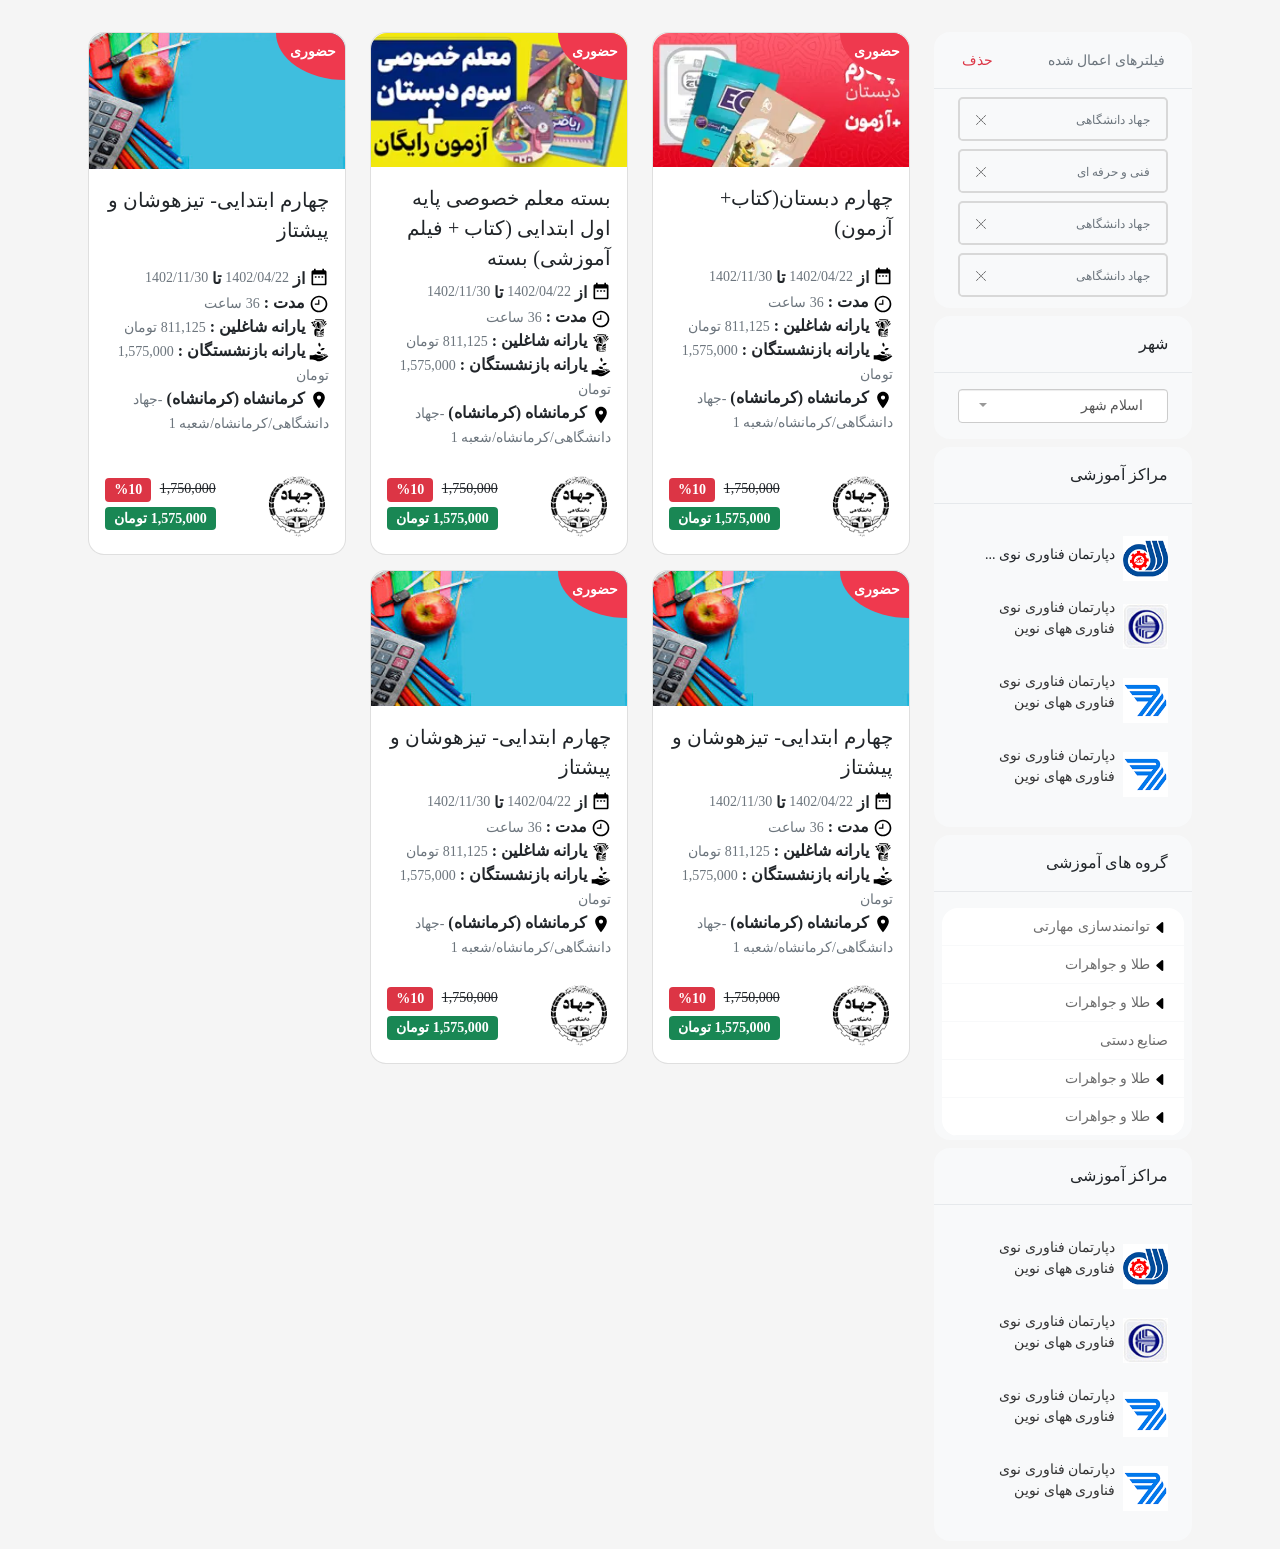
==== commit fef10ab6: "dropdown show more btn fix" ====
--- a/products.html
+++ b/products.html
@@ -312,324 +312,406 @@
                                 src="./img/caret-left-fill.svg"
                                 alt="drop-dwon-icon"
                               />فنی مهندسی
-                              
                             </a>
                             <ul class="submenu collapse">
-                              <li class="level-two has-submenu"><a class="nav-link  " href="#">
-                                <img
-                                src="./img/caret-left-fill.svg"
-                                alt="drop-dwon-icon"
-                              />
-                              معماری
-                              </a>
-                                <ul class="submenu collapse">
-                                  <li><a class="nav-link level-tree" href="#">معماری</a></li>
-                                  <li>
-                                    <a class="nav-link level-tree" href="#">نرم افزار</a>
-                                  </li>
-                                  <li>
-                                    <a class="nav-link level-tree" href="#">نرم افزار</a>
-                                  </li>
-                                  <li>
-                                    <a class="nav-link level-tree" href="#">نرم افزار</a>
-                                  </li>
-                                  <li>
-                                    <a class="nav-link level-tree" href="#">نرم افزار</a>
-                                  </li>
-                                  <li>
-                                    <a class="nav-link level-tree" href="#">نرم افزار</a>
-                                  </li>
-                                  <li>
-                                    <a class="nav-link leve-tree" href="#">نرم افزار</a>
-                                  </li>
-                                  <div class="more-data4 ms-3 ps-5 py-2">
-                                    <a onclick="myFunctionShowing4(this)">+ نمایش بیشتر</a>
-                                  </div>
-                                </ul>
-                              </li>
-                              <li class="level-two has-submenu">
-                                <a class="nav-link " href="#">
-                                  <img
-                                  src="./img/caret-left-fill.svg"
-                                  alt="drop-dwon-icon"
-                                />
-                                  نرم افزار
-                                </a>
-                                <ul class="submenu collapse">
-                                  <li><a class="nav-link " href="#">
+                              <li class="level-two has-submenu">
+                                <a class="nav-link" href="#">
+                                  <img
+                                    src="./img/caret-left-fill.svg"
+                                    alt="drop-dwon-icon"
+                                  />
                                   معماری
-                                  </a></li>
-                                  <li>
-                                    <a class="nav-link level-tree" href="#">نرم افزار</a>
-                                  </li>
-                                  <li>
-                                    <a class="nav-link level-tree" href="#">نرم افزار</a>
-                                  </li>
-                                  <li>
-                                    <a class="nav-link level-tree" href="#">نرم افزار</a>
-                                  </li>
-                                  <li>
-                                    <a class="nav-link level-tree" href="#">نرم افزار</a>
-                                  </li>
-                                  <li>
-                                    <a class="nav-link level-tree" href="#">نرم افزار</a>
-                                  </li>
-                                  <li>
-                                    <a class="nav-link leve-tree" href="#">نرم افزار</a>
-                                  </li>
-                                  <div class="more-data4 ms-3 ps-5 py-2">
-                                    <a onclick="myFunctionShowing4(this)">+ نمایش بیشتر</a>
-                                  </div>
-                                </ul>
-                              </li>
-                              <li class="level-two has-submenu">
-                                <a class="nav-link " href="#">
-                                  <img
-                                  src="./img/caret-left-fill.svg"
-                                  alt="drop-dwon-icon"
-                                />
-                                  نرم افزار
-                                </a>
-                                <ul class="submenu collapse">
-                                  <li><a class="nav-link " href="#">
-                                  معماری
-                                  </a></li>
-                                  <li>
-                                    <a class="nav-link level-tree" href="#">نرم افزار</a>
-                                  </li>
-                                  <li>
-                                    <a class="nav-link level-tree" href="#">نرم افزار</a>
-                                  </li>
-                                  <li>
-                                    <a class="nav-link level-tree" href="#">نرم افزار</a>
-                                  </li>
-                                  <li>
-                                    <a class="nav-link level-tree" href="#">نرم افزار</a>
-                                  </li>
-                                  <li>
-                                    <a class="nav-link level-tree" href="#">نرم افزار</a>
-                                  </li>
-                                  <li>
-                                    <a class="nav-link leve-tree" href="#">نرم افزار</a>
-                                  </li>
-                                  <div class="more-data4 ms-3 ps-5 py-2">
-                                    <a onclick="myFunctionShowing4(this)">+ نمایش بیشتر</a>
-                                  </div>
-                                </ul>
-                              </li>
-                              <li class="level-two has-submenu">
-                                <a class="nav-link " href="#">
-                                  <img
-                                  src="./img/caret-left-fill.svg"
-                                  alt="drop-dwon-icon"
-                                />
-                                  نرم افزار
-                                </a>
-                                <ul class="submenu collapse">
-                                  <li><a class="nav-link " href="#">
-                                  معماری
-                                  </a></li>
-                                  <li>
-                                    <a class="nav-link level-tree" href="#">نرم افزار</a>
-                                  </li>
-                                  <li>
-                                    <a class="nav-link level-tree" href="#">نرم افزار</a>
-                                  </li>
-                                  <li>
-                                    <a class="nav-link level-tree" href="#">نرم افزار</a>
-                                  </li>
-                                  <li>
-                                    <a class="nav-link level-tree" href="#">نرم افزار</a>
-                                  </li>
-                                  <li>
-                                    <a class="nav-link level-tree" href="#">نرم افزار</a>
-                                  </li>
-                                  <li>
-                                    <a class="nav-link leve-tree" href="#">نرم افزار</a>
-                                  </li>
-                                  <div class="more-data4 ms-3 ps-5 py-2">
-                                    <a onclick="myFunctionShowing4(this)">+ نمایش بیشتر</a>
-                                  </div>
-                                </ul>
-                              </li>
-                              <li class="level-two has-submenu">
-                                <a class="nav-link " href="#">
-                                  <img
-                                  src="./img/caret-left-fill.svg"
-                                  alt="drop-dwon-icon"
-                                />
-                                  نرم افزار
-                                </a>
-                                <ul class="submenu collapse">
-                                  <li><a class="nav-link " href="#">
-                                  معماری
-                                  </a></li>
-                                  <li>
-                                    <a class="nav-link level-tree" href="#">نرم افزار</a>
-                                  </li>
-                                  <li>
-                                    <a class="nav-link level-tree" href="#">نرم افزار</a>
-                                  </li>
-                                  <li>
-                                    <a class="nav-link level-tree" href="#">نرم افزار</a>
-                                  </li>
-                                  <li>
-                                    <a class="nav-link level-tree" href="#">نرم افزار</a>
-                                  </li>
-                                  <li>
-                                    <a class="nav-link level-tree" href="#">نرم افزار</a>
-                                  </li>
-                                  <li>
-                                    <a class="nav-link leve-tree" href="#">نرم افزار</a>
-                                  </li>
-                                  <div class="more-data4 ms-3 ps-5 py-2">
-                                    <a onclick="myFunctionShowing4(this)">+ نمایش بیشتر</a>
-                                  </div>
-                                </ul>
-                              </li>
-                              <li class="level-two has-submenu">
-                                <a class="nav-link " href="#">
-                                  <img
-                                  src="./img/caret-left-fill.svg"
-                                  alt="drop-dwon-icon"
-                                />
-                                  نرم افزار
-                                </a>
-                                <ul class="submenu collapse">
-                                  <li><a class="nav-link " href="#">
-                                  معماری
-                                  </a></li>
-                                  <li>
-                                    <a class="nav-link level-tree" href="#">نرم افزار</a>
-                                  </li>
-                                  <li>
-                                    <a class="nav-link level-tree" href="#">نرم افزار</a>
-                                  </li>
-                                  <li>
-                                    <a class="nav-link level-tree" href="#">نرم افزار</a>
-                                  </li>
-                                  <li>
-                                    <a class="nav-link level-tree" href="#">نرم افزار</a>
-                                  </li>
-                                  <li>
-                                    <a class="nav-link level-tree" href="#">نرم افزار</a>
-                                  </li>
-                                  <li>
-                                    <a class="nav-link leve-tree" href="#">نرم افزار</a>
-                                  </li>
-                                  <div class="more-data4 ms-3 ps-5 py-2">
-                                    <a onclick="myFunctionShowing4(this)">+ نمایش بیشتر</a>
-                                  </div>
-                                </ul>
-                              </li>
-                              <li class="level-two has-submenu">
-                                <a class="nav-link " href="#">
-                                  <img
-                                  src="./img/caret-left-fill.svg"
-                                  alt="drop-dwon-icon"
-                                />
-                                  نرم افزار
-                                </a>
-                                <ul class="submenu collapse">
-                                  <li><a class="nav-link " href="#">
-                                  معماری
-                                  </a></li>
-                                  <li>
-                                    <a class="nav-link level-tree" href="#">نرم افزار</a>
-                                  </li>
-                                  <li>
-                                    <a class="nav-link level-tree" href="#">نرم افزار</a>
-                                  </li>
-                                  <li>
-                                    <a class="nav-link level-tree" href="#">نرم افزار</a>
-                                  </li>
-                                  <li>
-                                    <a class="nav-link level-tree" href="#">نرم افزار</a>
-                                  </li>
-                                  <li>
-                                    <a class="nav-link level-tree" href="#">نرم افزار</a>
-                                  </li>
-                                  <li>
-                                    <a class="nav-link leve-tree" href="#">نرم افزار</a>
-                                  </li>
-                                  <div class="more-data4 ms-3 ps-5 py-2">
-                                    <a onclick="myFunctionShowing4(this)">+ نمایش بیشتر</a>
-                                  </div>
-                                </ul>
-                              </li>
-                              <li class="level-two has-submenu">
-                                <a class="nav-link " href="#">
-                                  <img
-                                  src="./img/caret-left-fill.svg"
-                                  alt="drop-dwon-icon"
-                                />
-                                  نرم افزار
-                                </a>
-                                <ul class="submenu collapse">
-                                  <li><a class="nav-link " href="#">
-                                  معماری
-                                  </a></li>
-                                  <li>
-                                    <a class="nav-link level-tree" href="#">نرم افزار</a>
-                                  </li>
-                                  <li>
-                                    <a class="nav-link level-tree" href="#">نرم افزار</a>
-                                  </li>
-                                  <li>
-                                    <a class="nav-link level-tree" href="#">نرم افزار</a>
-                                  </li>
-                                  <li>
-                                    <a class="nav-link level-tree" href="#">نرم افزار</a>
-                                  </li>
-                                  <li>
-                                    <a class="nav-link level-tree" href="#">نرم افزار</a>
-                                  </li>
-                                  <li>
-                                    <a class="nav-link leve-tree" href="#">نرم افزار</a>
-                                  </li>
-                                  <div class="more-data4 ms-3 ps-5 py-2">
-                                    <a onclick="myFunctionShowing4(this)">+ نمایش بیشتر</a>
-                                  </div>
-                                </ul>
-                              </li>
-                              <li class="level-two has-submenu">
-                                <a class="nav-link " href="#">
-                                  <img
-                                  src="./img/caret-left-fill.svg"
-                                  alt="drop-dwon-icon"
-                                />
-                                  نرم افزار
-                                </a>
-                                <ul class="submenu collapse">
-                                  <li><a class="nav-link " href="#">
-                                  معماری
-                                  </a></li>
-                                  <li>
-                                    <a class="nav-link level-tree" href="#">نرم افزار</a>
-                                  </li>
-                                  <li>
-                                    <a class="nav-link level-tree" href="#">نرم افزار</a>
-                                  </li>
-                                  <li>
-                                    <a class="nav-link level-tree" href="#">نرم افزار</a>
-                                  </li>
-                                  <li>
-                                    <a class="nav-link level-tree" href="#">نرم افزار</a>
-                                  </li>
-                                  <li>
-                                    <a class="nav-link level-tree" href="#">نرم افزار</a>
-                                  </li>
-                                  <li>
-                                    <a class="nav-link leve-tree" href="#">نرم افزار</a>
-                                  </li>
-                                  <div class="more-data4 ms-3 ps-5 py-2">
-                                    <a onclick="myFunctionShowing4(this)">+ نمایش بیشتر</a>
-                                  </div>
-                                </ul>
-                              </li>
-                              <div class="more-data3 ms-3 ps-5 py-2">
-                                <a onclick="myFunctionShowing3(this)">+ نمایش بیشتر</a>
-                              </div>
+                                </a>
+                                <ul class="submenu collapse">
+                                  <li>
+                                    <a class="nav-link level-tree" href="#"
+                                      >معماری</a
+                                    >
+                                  </li>
+                                  <li>
+                                    <a class="nav-link level-tree" href="#"
+                                      >نرم افزار</a
+                                    >
+                                  </li>
+                                  <li>
+                                    <a class="nav-link level-tree" href="#"
+                                      >نرم افزار</a
+                                    >
+                                  </li>
+                                  <li>
+                                    <a class="nav-link level-tree" href="#"
+                                      >نرم افزار</a
+                                    >
+                                  </li>
+                                  <li>
+                                    <a class="nav-link level-tree" href="#"
+                                      >نرم افزار</a
+                                    >
+                                  </li>
+                                  <li>
+                                    <a class="nav-link level-tree" href="#"
+                                      >نرم افزار</a
+                                    >
+                                  </li>
+                                  <li>
+                                    <a class="nav-link leve-tree" href="#"
+                                      >نرم افزار</a
+                                    >
+                                  </li>
+                                </ul>
+                              </li>
+                              <li class="level-two has-submenu">
+                                <a class="nav-link" href="#">
+                                  <img
+                                    src="./img/caret-left-fill.svg"
+                                    alt="drop-dwon-icon"
+                                  />
+                                  نرم افزار
+                                </a>
+                                <ul class="submenu collapse">
+                                  <li>
+                                    <a class="nav-link" href="#"> معماری </a>
+                                  </li>
+                                  <li>
+                                    <a class="nav-link level-tree" href="#"
+                                      >نرم افزار</a
+                                    >
+                                  </li>
+                                  <li>
+                                    <a class="nav-link level-tree" href="#"
+                                      >نرم افزار</a
+                                    >
+                                  </li>
+                                  <li>
+                                    <a class="nav-link level-tree" href="#"
+                                      >نرم افزار</a
+                                    >
+                                  </li>
+                                  <li>
+                                    <a class="nav-link level-tree" href="#"
+                                      >نرم افزار</a
+                                    >
+                                  </li>
+                                  <li>
+                                    <a class="nav-link level-tree" href="#"
+                                      >نرم افزار</a
+                                    >
+                                  </li>
+                                  <li>
+                                    <a class="nav-link leve-tree" href="#"
+                                      >نرم افزار</a
+                                    >
+                                  </li>
+                                </ul>
+                              </li>
+                              <li class="level-two has-submenu">
+                                <a class="nav-link" href="#">
+                                  <img
+                                    src="./img/caret-left-fill.svg"
+                                    alt="drop-dwon-icon"
+                                  />
+                                  نرم افزار
+                                </a>
+                                <ul class="submenu collapse">
+                                  <li>
+                                    <a class="nav-link" href="#"> معماری </a>
+                                  </li>
+                                  <li>
+                                    <a class="nav-link level-tree" href="#"
+                                      >نرم افزار</a
+                                    >
+                                  </li>
+                                  <li>
+                                    <a class="nav-link level-tree" href="#"
+                                      >نرم افزار</a
+                                    >
+                                  </li>
+                                  <li>
+                                    <a class="nav-link level-tree" href="#"
+                                      >نرم افزار</a
+                                    >
+                                  </li>
+                                  <li>
+                                    <a class="nav-link level-tree" href="#"
+                                      >نرم افزار</a
+                                    >
+                                  </li>
+                                  <li>
+                                    <a class="nav-link level-tree" href="#"
+                                      >نرم افزار</a
+                                    >
+                                  </li>
+                                  <li>
+                                    <a class="nav-link leve-tree" href="#"
+                                      >نرم افزار</a
+                                    >
+                                  </li>
+                                </ul>
+                              </li>
+                              <li class="level-two has-submenu">
+                                <a class="nav-link" href="#">
+                                  <img
+                                    src="./img/caret-left-fill.svg"
+                                    alt="drop-dwon-icon"
+                                  />
+                                  نرم افزار
+                                </a>
+                                <ul class="submenu collapse">
+                                  <li>
+                                    <a class="nav-link" href="#"> معماری </a>
+                                  </li>
+                                  <li>
+                                    <a class="nav-link level-tree" href="#"
+                                      >نرم افزار</a
+                                    >
+                                  </li>
+                                  <li>
+                                    <a class="nav-link level-tree" href="#"
+                                      >نرم افزار</a
+                                    >
+                                  </li>
+                                  <li>
+                                    <a class="nav-link level-tree" href="#"
+                                      >نرم افزار</a
+                                    >
+                                  </li>
+                                  <li>
+                                    <a class="nav-link level-tree" href="#"
+                                      >نرم افزار</a
+                                    >
+                                  </li>
+                                  <li>
+                                    <a class="nav-link level-tree" href="#"
+                                      >نرم افزار</a
+                                    >
+                                  </li>
+                                  <li>
+                                    <a class="nav-link leve-tree" href="#"
+                                      >نرم افزار</a
+                                    >
+                                  </li>
+                                </ul>
+                              </li>
+                              <li class="level-two has-submenu">
+                                <a class="nav-link" href="#">
+                                  <img
+                                    src="./img/caret-left-fill.svg"
+                                    alt="drop-dwon-icon"
+                                  />
+                                  نرم افزار
+                                </a>
+                                <ul class="submenu collapse">
+                                  <li>
+                                    <a class="nav-link" href="#"> معماری </a>
+                                  </li>
+                                  <li>
+                                    <a class="nav-link level-tree" href="#"
+                                      >نرم افزار</a
+                                    >
+                                  </li>
+                                  <li>
+                                    <a class="nav-link level-tree" href="#"
+                                      >نرم افزار</a
+                                    >
+                                  </li>
+                                  <li>
+                                    <a class="nav-link level-tree" href="#"
+                                      >نرم افزار</a
+                                    >
+                                  </li>
+                                  <li>
+                                    <a class="nav-link level-tree" href="#"
+                                      >نرم افزار</a
+                                    >
+                                  </li>
+                                  <li>
+                                    <a class="nav-link level-tree" href="#"
+                                      >نرم افزار</a
+                                    >
+                                  </li>
+                                  <li>
+                                    <a class="nav-link leve-tree" href="#"
+                                      >نرم افزار</a
+                                    >
+                                  </li>
+                                </ul>
+                              </li>
+                              <li class="level-two has-submenu">
+                                <a class="nav-link" href="#">
+                                  <img
+                                    src="./img/caret-left-fill.svg"
+                                    alt="drop-dwon-icon"
+                                  />
+                                  نرم افزار
+                                </a>
+                                <ul class="submenu collapse">
+                                  <li>
+                                    <a class="nav-link" href="#"> معماری </a>
+                                  </li>
+                                  <li>
+                                    <a class="nav-link level-tree" href="#"
+                                      >نرم افزار</a
+                                    >
+                                  </li>
+                                  <li>
+                                    <a class="nav-link level-tree" href="#"
+                                      >نرم افزار</a
+                                    >
+                                  </li>
+                                  <li>
+                                    <a class="nav-link level-tree" href="#"
+                                      >نرم افزار</a
+                                    >
+                                  </li>
+                                  <li>
+                                    <a class="nav-link level-tree" href="#"
+                                      >نرم افزار</a
+                                    >
+                                  </li>
+                                  <li>
+                                    <a class="nav-link level-tree" href="#"
+                                      >نرم افزار</a
+                                    >
+                                  </li>
+                                  <li>
+                                    <a class="nav-link leve-tree" href="#"
+                                      >نرم افزار</a
+                                    >
+                                  </li>
+                                </ul>
+                              </li>
+                              <li class="level-two has-submenu">
+                                <a class="nav-link" href="#">
+                                  <img
+                                    src="./img/caret-left-fill.svg"
+                                    alt="drop-dwon-icon"
+                                  />
+                                  نرم افزار
+                                </a>
+                                <ul class="submenu collapse">
+                                  <li>
+                                    <a class="nav-link" href="#"> معماری </a>
+                                  </li>
+                                  <li>
+                                    <a class="nav-link level-tree" href="#"
+                                      >نرم افزار</a
+                                    >
+                                  </li>
+                                  <li>
+                                    <a class="nav-link level-tree" href="#"
+                                      >نرم افزار</a
+                                    >
+                                  </li>
+                                  <li>
+                                    <a class="nav-link level-tree" href="#"
+                                      >نرم افزار</a
+                                    >
+                                  </li>
+                                  <li>
+                                    <a class="nav-link level-tree" href="#"
+                                      >نرم افزار</a
+                                    >
+                                  </li>
+                                  <li>
+                                    <a class="nav-link level-tree" href="#"
+                                      >نرم افزار</a
+                                    >
+                                  </li>
+                                  <li>
+                                    <a class="nav-link leve-tree" href="#"
+                                      >نرم افزار</a
+                                    >
+                                  </li>
+                                </ul>
+                              </li>
+                              <li class="level-two has-submenu">
+                                <a class="nav-link" href="#">
+                                  <img
+                                    src="./img/caret-left-fill.svg"
+                                    alt="drop-dwon-icon"
+                                  />
+                                  نرم افزار
+                                </a>
+                                <ul class="submenu collapse">
+                                  <li>
+                                    <a class="nav-link" href="#"> معماری </a>
+                                  </li>
+                                  <li>
+                                    <a class="nav-link level-tree" href="#"
+                                      >نرم افزار</a
+                                    >
+                                  </li>
+                                  <li>
+                                    <a class="nav-link level-tree" href="#"
+                                      >نرم افزار</a
+                                    >
+                                  </li>
+                                  <li>
+                                    <a class="nav-link level-tree" href="#"
+                                      >نرم افزار</a
+                                    >
+                                  </li>
+                                  <li>
+                                    <a class="nav-link level-tree" href="#"
+                                      >نرم افزار</a
+                                    >
+                                  </li>
+                                  <li>
+                                    <a class="nav-link level-tree" href="#"
+                                      >نرم افزار</a
+                                    >
+                                  </li>
+                                  <li>
+                                    <a class="nav-link leve-tree" href="#"
+                                      >نرم افزار</a
+                                    >
+                                  </li>
+                                </ul>
+                              </li>
+                              <li class="level-two has-submenu">
+                                <a class="nav-link" href="#">
+                                  <img
+                                    src="./img/caret-left-fill.svg"
+                                    alt="drop-dwon-icon"
+                                  />
+                                  نرم افزار
+                                </a>
+                                <ul class="submenu collapse">
+                                  <li>
+                                    <a class="nav-link" href="#"> معماری </a>
+                                  </li>
+                                  <li>
+                                    <a class="nav-link level-tree" href="#"
+                                      >نرم افزار</a
+                                    >
+                                  </li>
+                                  <li>
+                                    <a class="nav-link level-tree" href="#"
+                                      >نرم افزار</a
+                                    >
+                                  </li>
+                                  <li>
+                                    <a class="nav-link level-tree" href="#"
+                                      >نرم افزار</a
+                                    >
+                                  </li>
+                                  <li>
+                                    <a class="nav-link level-tree" href="#"
+                                      >نرم افزار</a
+                                    >
+                                  </li>
+                                  <li>
+                                    <a class="nav-link level-tree" href="#"
+                                      >نرم افزار</a
+                                    >
+                                  </li>
+                                  <li>
+                                    <a class="nav-link leve-tree" href="#"
+                                      >نرم افزار</a
+                                    >
+                                  </li>
+                                </ul>
+                              </li>
                             </ul>
                           </li>
 
@@ -639,324 +721,406 @@
                                 src="./img/caret-left-fill.svg"
                                 alt="drop-dwon-icon"
                               />فنی مهندسی
-                              
                             </a>
                             <ul class="submenu collapse">
-                              <li class="level-two has-submenu"><a class="nav-link  " href="#">
-                                <img
-                                src="./img/caret-left-fill.svg"
-                                alt="drop-dwon-icon"
-                              />
-                              معماری
-                              </a>
-                                <ul class="submenu collapse">
-                                  <li><a class="nav-link level-tree" href="#">معماری</a></li>
-                                  <li>
-                                    <a class="nav-link level-tree" href="#">نرم افزار</a>
-                                  </li>
-                                  <li>
-                                    <a class="nav-link level-tree" href="#">نرم افزار</a>
-                                  </li>
-                                  <li>
-                                    <a class="nav-link level-tree" href="#">نرم افزار</a>
-                                  </li>
-                                  <li>
-                                    <a class="nav-link level-tree" href="#">نرم افزار</a>
-                                  </li>
-                                  <li>
-                                    <a class="nav-link level-tree" href="#">نرم افزار</a>
-                                  </li>
-                                  <li>
-                                    <a class="nav-link leve-tree" href="#">نرم افزار</a>
-                                  </li>
-                                  <div class="more-data4 ms-3 ps-5 py-2">
-                                    <a onclick="myFunctionShowing4(this)">+ نمایش بیشتر</a>
-                                  </div>
-                                </ul>
-                              </li>
-                              <li class="level-two has-submenu">
-                                <a class="nav-link " href="#">
-                                  <img
-                                  src="./img/caret-left-fill.svg"
-                                  alt="drop-dwon-icon"
-                                />
-                                  نرم افزار
-                                </a>
-                                <ul class="submenu collapse">
-                                  <li><a class="nav-link " href="#">
+                              <li class="level-two has-submenu">
+                                <a class="nav-link" href="#">
+                                  <img
+                                    src="./img/caret-left-fill.svg"
+                                    alt="drop-dwon-icon"
+                                  />
                                   معماری
-                                  </a></li>
-                                  <li>
-                                    <a class="nav-link level-tree" href="#">نرم افزار</a>
-                                  </li>
-                                  <li>
-                                    <a class="nav-link level-tree" href="#">نرم افزار</a>
-                                  </li>
-                                  <li>
-                                    <a class="nav-link level-tree" href="#">نرم افزار</a>
-                                  </li>
-                                  <li>
-                                    <a class="nav-link level-tree" href="#">نرم افزار</a>
-                                  </li>
-                                  <li>
-                                    <a class="nav-link level-tree" href="#">نرم افزار</a>
-                                  </li>
-                                  <li>
-                                    <a class="nav-link leve-tree" href="#">نرم افزار</a>
-                                  </li>
-                                  <div class="more-data4 ms-3 ps-5 py-2">
-                                    <a onclick="myFunctionShowing4(this)">+ نمایش بیشتر</a>
-                                  </div>
-                                </ul>
-                              </li>
-                              <li class="level-two has-submenu">
-                                <a class="nav-link " href="#">
-                                  <img
-                                  src="./img/caret-left-fill.svg"
-                                  alt="drop-dwon-icon"
-                                />
-                                  نرم افزار
-                                </a>
-                                <ul class="submenu collapse">
-                                  <li><a class="nav-link " href="#">
-                                  معماری
-                                  </a></li>
-                                  <li>
-                                    <a class="nav-link level-tree" href="#">نرم افزار</a>
-                                  </li>
-                                  <li>
-                                    <a class="nav-link level-tree" href="#">نرم افزار</a>
-                                  </li>
-                                  <li>
-                                    <a class="nav-link level-tree" href="#">نرم افزار</a>
-                                  </li>
-                                  <li>
-                                    <a class="nav-link level-tree" href="#">نرم افزار</a>
-                                  </li>
-                                  <li>
-                                    <a class="nav-link level-tree" href="#">نرم افزار</a>
-                                  </li>
-                                  <li>
-                                    <a class="nav-link leve-tree" href="#">نرم افزار</a>
-                                  </li>
-                                  <div class="more-data4 ms-3 ps-5 py-2">
-                                    <a onclick="myFunctionShowing4(this)">+ نمایش بیشتر</a>
-                                  </div>
-                                </ul>
-                              </li>
-                              <li class="level-two has-submenu">
-                                <a class="nav-link " href="#">
-                                  <img
-                                  src="./img/caret-left-fill.svg"
-                                  alt="drop-dwon-icon"
-                                />
-                                  نرم افزار
-                                </a>
-                                <ul class="submenu collapse">
-                                  <li><a class="nav-link " href="#">
-                                  معماری
-                                  </a></li>
-                                  <li>
-                                    <a class="nav-link level-tree" href="#">نرم افزار</a>
-                                  </li>
-                                  <li>
-                                    <a class="nav-link level-tree" href="#">نرم افزار</a>
-                                  </li>
-                                  <li>
-                                    <a class="nav-link level-tree" href="#">نرم افزار</a>
-                                  </li>
-                                  <li>
-                                    <a class="nav-link level-tree" href="#">نرم افزار</a>
-                                  </li>
-                                  <li>
-                                    <a class="nav-link level-tree" href="#">نرم افزار</a>
-                                  </li>
-                                  <li>
-                                    <a class="nav-link leve-tree" href="#">نرم افزار</a>
-                                  </li>
-                                  <div class="more-data4 ms-3 ps-5 py-2">
-                                    <a onclick="myFunctionShowing4(this)">+ نمایش بیشتر</a>
-                                  </div>
-                                </ul>
-                              </li>
-                              <li class="level-two has-submenu">
-                                <a class="nav-link " href="#">
-                                  <img
-                                  src="./img/caret-left-fill.svg"
-                                  alt="drop-dwon-icon"
-                                />
-                                  نرم افزار
-                                </a>
-                                <ul class="submenu collapse">
-                                  <li><a class="nav-link " href="#">
-                                  معماری
-                                  </a></li>
-                                  <li>
-                                    <a class="nav-link level-tree" href="#">نرم افزار</a>
-                                  </li>
-                                  <li>
-                                    <a class="nav-link level-tree" href="#">نرم افزار</a>
-                                  </li>
-                                  <li>
-                                    <a class="nav-link level-tree" href="#">نرم افزار</a>
-                                  </li>
-                                  <li>
-                                    <a class="nav-link level-tree" href="#">نرم افزار</a>
-                                  </li>
-                                  <li>
-                                    <a class="nav-link level-tree" href="#">نرم افزار</a>
-                                  </li>
-                                  <li>
-                                    <a class="nav-link leve-tree" href="#">نرم افزار</a>
-                                  </li>
-                                  <div class="more-data4 ms-3 ps-5 py-2">
-                                    <a onclick="myFunctionShowing4(this)">+ نمایش بیشتر</a>
-                                  </div>
-                                </ul>
-                              </li>
-                              <li class="level-two has-submenu">
-                                <a class="nav-link " href="#">
-                                  <img
-                                  src="./img/caret-left-fill.svg"
-                                  alt="drop-dwon-icon"
-                                />
-                                  نرم افزار
-                                </a>
-                                <ul class="submenu collapse">
-                                  <li><a class="nav-link " href="#">
-                                  معماری
-                                  </a></li>
-                                  <li>
-                                    <a class="nav-link level-tree" href="#">نرم افزار</a>
-                                  </li>
-                                  <li>
-                                    <a class="nav-link level-tree" href="#">نرم افزار</a>
-                                  </li>
-                                  <li>
-                                    <a class="nav-link level-tree" href="#">نرم افزار</a>
-                                  </li>
-                                  <li>
-                                    <a class="nav-link level-tree" href="#">نرم افزار</a>
-                                  </li>
-                                  <li>
-                                    <a class="nav-link level-tree" href="#">نرم افزار</a>
-                                  </li>
-                                  <li>
-                                    <a class="nav-link leve-tree" href="#">نرم افزار</a>
-                                  </li>
-                                  <div class="more-data4 ms-3 ps-5 py-2">
-                                    <a onclick="myFunctionShowing4(this)">+ نمایش بیشتر</a>
-                                  </div>
-                                </ul>
-                              </li>
-                              <li class="level-two has-submenu">
-                                <a class="nav-link " href="#">
-                                  <img
-                                  src="./img/caret-left-fill.svg"
-                                  alt="drop-dwon-icon"
-                                />
-                                  نرم افزار
-                                </a>
-                                <ul class="submenu collapse">
-                                  <li><a class="nav-link " href="#">
-                                  معماری
-                                  </a></li>
-                                  <li>
-                                    <a class="nav-link level-tree" href="#">نرم افزار</a>
-                                  </li>
-                                  <li>
-                                    <a class="nav-link level-tree" href="#">نرم افزار</a>
-                                  </li>
-                                  <li>
-                                    <a class="nav-link level-tree" href="#">نرم افزار</a>
-                                  </li>
-                                  <li>
-                                    <a class="nav-link level-tree" href="#">نرم افزار</a>
-                                  </li>
-                                  <li>
-                                    <a class="nav-link level-tree" href="#">نرم افزار</a>
-                                  </li>
-                                  <li>
-                                    <a class="nav-link leve-tree" href="#">نرم افزار</a>
-                                  </li>
-                                  <div class="more-data4 ms-3 ps-5 py-2">
-                                    <a onclick="myFunctionShowing4(this)">+ نمایش بیشتر</a>
-                                  </div>
-                                </ul>
-                              </li>
-                              <li class="level-two has-submenu">
-                                <a class="nav-link " href="#">
-                                  <img
-                                  src="./img/caret-left-fill.svg"
-                                  alt="drop-dwon-icon"
-                                />
-                                  نرم افزار
-                                </a>
-                                <ul class="submenu collapse">
-                                  <li><a class="nav-link " href="#">
-                                  معماری
-                                  </a></li>
-                                  <li>
-                                    <a class="nav-link level-tree" href="#">نرم افزار</a>
-                                  </li>
-                                  <li>
-                                    <a class="nav-link level-tree" href="#">نرم افزار</a>
-                                  </li>
-                                  <li>
-                                    <a class="nav-link level-tree" href="#">نرم افزار</a>
-                                  </li>
-                                  <li>
-                                    <a class="nav-link level-tree" href="#">نرم افزار</a>
-                                  </li>
-                                  <li>
-                                    <a class="nav-link level-tree" href="#">نرم افزار</a>
-                                  </li>
-                                  <li>
-                                    <a class="nav-link leve-tree" href="#">نرم افزار</a>
-                                  </li>
-                                  <div class="more-data4 ms-3 ps-5 py-2">
-                                    <a onclick="myFunctionShowing4(this)">+ نمایش بیشتر</a>
-                                  </div>
-                                </ul>
-                              </li>
-                              <li class="level-two has-submenu">
-                                <a class="nav-link " href="#">
-                                  <img
-                                  src="./img/caret-left-fill.svg"
-                                  alt="drop-dwon-icon"
-                                />
-                                  نرم افزار
-                                </a>
-                                <ul class="submenu collapse">
-                                  <li><a class="nav-link " href="#">
-                                  معماری
-                                  </a></li>
-                                  <li>
-                                    <a class="nav-link level-tree" href="#">نرم افزار</a>
-                                  </li>
-                                  <li>
-                                    <a class="nav-link level-tree" href="#">نرم افزار</a>
-                                  </li>
-                                  <li>
-                                    <a class="nav-link level-tree" href="#">نرم افزار</a>
-                                  </li>
-                                  <li>
-                                    <a class="nav-link level-tree" href="#">نرم افزار</a>
-                                  </li>
-                                  <li>
-                                    <a class="nav-link level-tree" href="#">نرم افزار</a>
-                                  </li>
-                                  <li>
-                                    <a class="nav-link leve-tree" href="#">نرم افزار</a>
-                                  </li>
-                                  <div class="more-data4 ms-3 ps-5 py-2">
-                                    <a onclick="myFunctionShowing4(this)">+ نمایش بیشتر</a>
-                                  </div>
-                                </ul>
-                              </li>
-                              <div class="more-data3 ms-3 ps-5 py-2">
-                                <a onclick="myFunctionShowing3(this)">+ نمایش بیشتر</a>
-                              </div>
+                                </a>
+                                <ul class="submenu collapse">
+                                  <li>
+                                    <a class="nav-link level-tree" href="#"
+                                      >معماری</a
+                                    >
+                                  </li>
+                                  <li>
+                                    <a class="nav-link level-tree" href="#"
+                                      >نرم افزار</a
+                                    >
+                                  </li>
+                                  <li>
+                                    <a class="nav-link level-tree" href="#"
+                                      >نرم افزار</a
+                                    >
+                                  </li>
+                                  <li>
+                                    <a class="nav-link level-tree" href="#"
+                                      >نرم افزار</a
+                                    >
+                                  </li>
+                                  <li>
+                                    <a class="nav-link level-tree" href="#"
+                                      >نرم افزار</a
+                                    >
+                                  </li>
+                                  <li>
+                                    <a class="nav-link level-tree" href="#"
+                                      >نرم افزار</a
+                                    >
+                                  </li>
+                                  <li>
+                                    <a class="nav-link leve-tree" href="#"
+                                      >نرم افزار</a
+                                    >
+                                  </li>
+                                </ul>
+                              </li>
+                              <li class="level-two has-submenu">
+                                <a class="nav-link" href="#">
+                                  <img
+                                    src="./img/caret-left-fill.svg"
+                                    alt="drop-dwon-icon"
+                                  />
+                                  نرم افزار
+                                </a>
+                                <ul class="submenu collapse">
+                                  <li>
+                                    <a class="nav-link" href="#"> معماری </a>
+                                  </li>
+                                  <li>
+                                    <a class="nav-link level-tree" href="#"
+                                      >نرم افزار</a
+                                    >
+                                  </li>
+                                  <li>
+                                    <a class="nav-link level-tree" href="#"
+                                      >نرم افزار</a
+                                    >
+                                  </li>
+                                  <li>
+                                    <a class="nav-link level-tree" href="#"
+                                      >نرم افزار</a
+                                    >
+                                  </li>
+                                  <li>
+                                    <a class="nav-link level-tree" href="#"
+                                      >نرم افزار</a
+                                    >
+                                  </li>
+                                  <li>
+                                    <a class="nav-link level-tree" href="#"
+                                      >نرم افزار</a
+                                    >
+                                  </li>
+                                  <li>
+                                    <a class="nav-link leve-tree" href="#"
+                                      >نرم افزار</a
+                                    >
+                                  </li>
+                                </ul>
+                              </li>
+                              <li class="level-two has-submenu">
+                                <a class="nav-link" href="#">
+                                  <img
+                                    src="./img/caret-left-fill.svg"
+                                    alt="drop-dwon-icon"
+                                  />
+                                  نرم افزار
+                                </a>
+                                <ul class="submenu collapse">
+                                  <li>
+                                    <a class="nav-link" href="#"> معماری </a>
+                                  </li>
+                                  <li>
+                                    <a class="nav-link level-tree" href="#"
+                                      >نرم افزار</a
+                                    >
+                                  </li>
+                                  <li>
+                                    <a class="nav-link level-tree" href="#"
+                                      >نرم افزار</a
+                                    >
+                                  </li>
+                                  <li>
+                                    <a class="nav-link level-tree" href="#"
+                                      >نرم افزار</a
+                                    >
+                                  </li>
+                                  <li>
+                                    <a class="nav-link level-tree" href="#"
+                                      >نرم افزار</a
+                                    >
+                                  </li>
+                                  <li>
+                                    <a class="nav-link level-tree" href="#"
+                                      >نرم افزار</a
+                                    >
+                                  </li>
+                                  <li>
+                                    <a class="nav-link leve-tree" href="#"
+                                      >نرم افزار</a
+                                    >
+                                  </li>
+                                </ul>
+                              </li>
+                              <li class="level-two has-submenu">
+                                <a class="nav-link" href="#">
+                                  <img
+                                    src="./img/caret-left-fill.svg"
+                                    alt="drop-dwon-icon"
+                                  />
+                                  نرم افزار
+                                </a>
+                                <ul class="submenu collapse">
+                                  <li>
+                                    <a class="nav-link" href="#"> معماری </a>
+                                  </li>
+                                  <li>
+                                    <a class="nav-link level-tree" href="#"
+                                      >نرم افزار</a
+                                    >
+                                  </li>
+                                  <li>
+                                    <a class="nav-link level-tree" href="#"
+                                      >نرم افزار</a
+                                    >
+                                  </li>
+                                  <li>
+                                    <a class="nav-link level-tree" href="#"
+                                      >نرم افزار</a
+                                    >
+                                  </li>
+                                  <li>
+                                    <a class="nav-link level-tree" href="#"
+                                      >نرم افزار</a
+                                    >
+                                  </li>
+                                  <li>
+                                    <a class="nav-link level-tree" href="#"
+                                      >نرم افزار</a
+                                    >
+                                  </li>
+                                  <li>
+                                    <a class="nav-link leve-tree" href="#"
+                                      >نرم افزار</a
+                                    >
+                                  </li>
+                                </ul>
+                              </li>
+                              <li class="level-two has-submenu">
+                                <a class="nav-link" href="#">
+                                  <img
+                                    src="./img/caret-left-fill.svg"
+                                    alt="drop-dwon-icon"
+                                  />
+                                  نرم افزار
+                                </a>
+                                <ul class="submenu collapse">
+                                  <li>
+                                    <a class="nav-link" href="#"> معماری </a>
+                                  </li>
+                                  <li>
+                                    <a class="nav-link level-tree" href="#"
+                                      >نرم افزار</a
+                                    >
+                                  </li>
+                                  <li>
+                                    <a class="nav-link level-tree" href="#"
+                                      >نرم افزار</a
+                                    >
+                                  </li>
+                                  <li>
+                                    <a class="nav-link level-tree" href="#"
+                                      >نرم افزار</a
+                                    >
+                                  </li>
+                                  <li>
+                                    <a class="nav-link level-tree" href="#"
+                                      >نرم افزار</a
+                                    >
+                                  </li>
+                                  <li>
+                                    <a class="nav-link level-tree" href="#"
+                                      >نرم افزار</a
+                                    >
+                                  </li>
+                                  <li>
+                                    <a class="nav-link leve-tree" href="#"
+                                      >نرم افزار</a
+                                    >
+                                  </li>
+                                </ul>
+                              </li>
+                              <li class="level-two has-submenu">
+                                <a class="nav-link" href="#">
+                                  <img
+                                    src="./img/caret-left-fill.svg"
+                                    alt="drop-dwon-icon"
+                                  />
+                                  نرم افزار
+                                </a>
+                                <ul class="submenu collapse">
+                                  <li>
+                                    <a class="nav-link" href="#"> معماری </a>
+                                  </li>
+                                  <li>
+                                    <a class="nav-link level-tree" href="#"
+                                      >نرم افزار</a
+                                    >
+                                  </li>
+                                  <li>
+                                    <a class="nav-link level-tree" href="#"
+                                      >نرم افزار</a
+                                    >
+                                  </li>
+                                  <li>
+                                    <a class="nav-link level-tree" href="#"
+                                      >نرم افزار</a
+                                    >
+                                  </li>
+                                  <li>
+                                    <a class="nav-link level-tree" href="#"
+                                      >نرم افزار</a
+                                    >
+                                  </li>
+                                  <li>
+                                    <a class="nav-link level-tree" href="#"
+                                      >نرم افزار</a
+                                    >
+                                  </li>
+                                  <li>
+                                    <a class="nav-link leve-tree" href="#"
+                                      >نرم افزار</a
+                                    >
+                                  </li>
+                                </ul>
+                              </li>
+                              <li class="level-two has-submenu">
+                                <a class="nav-link" href="#">
+                                  <img
+                                    src="./img/caret-left-fill.svg"
+                                    alt="drop-dwon-icon"
+                                  />
+                                  نرم افزار
+                                </a>
+                                <ul class="submenu collapse">
+                                  <li>
+                                    <a class="nav-link" href="#"> معماری </a>
+                                  </li>
+                                  <li>
+                                    <a class="nav-link level-tree" href="#"
+                                      >نرم افزار</a
+                                    >
+                                  </li>
+                                  <li>
+                                    <a class="nav-link level-tree" href="#"
+                                      >نرم افزار</a
+                                    >
+                                  </li>
+                                  <li>
+                                    <a class="nav-link level-tree" href="#"
+                                      >نرم افزار</a
+                                    >
+                                  </li>
+                                  <li>
+                                    <a class="nav-link level-tree" href="#"
+                                      >نرم افزار</a
+                                    >
+                                  </li>
+                                  <li>
+                                    <a class="nav-link level-tree" href="#"
+                                      >نرم افزار</a
+                                    >
+                                  </li>
+                                  <li>
+                                    <a class="nav-link leve-tree" href="#"
+                                      >نرم افزار</a
+                                    >
+                                  </li>
+                                </ul>
+                              </li>
+                              <li class="level-two has-submenu">
+                                <a class="nav-link" href="#">
+                                  <img
+                                    src="./img/caret-left-fill.svg"
+                                    alt="drop-dwon-icon"
+                                  />
+                                  نرم افزار
+                                </a>
+                                <ul class="submenu collapse">
+                                  <li>
+                                    <a class="nav-link" href="#"> معماری </a>
+                                  </li>
+                                  <li>
+                                    <a class="nav-link level-tree" href="#"
+                                      >نرم افزار</a
+                                    >
+                                  </li>
+                                  <li>
+                                    <a class="nav-link level-tree" href="#"
+                                      >نرم افزار</a
+                                    >
+                                  </li>
+                                  <li>
+                                    <a class="nav-link level-tree" href="#"
+                                      >نرم افزار</a
+                                    >
+                                  </li>
+                                  <li>
+                                    <a class="nav-link level-tree" href="#"
+                                      >نرم افزار</a
+                                    >
+                                  </li>
+                                  <li>
+                                    <a class="nav-link level-tree" href="#"
+                                      >نرم افزار</a
+                                    >
+                                  </li>
+                                  <li>
+                                    <a class="nav-link leve-tree" href="#"
+                                      >نرم افزار</a
+                                    >
+                                  </li>
+                                </ul>
+                              </li>
+                              <li class="level-two has-submenu">
+                                <a class="nav-link" href="#">
+                                  <img
+                                    src="./img/caret-left-fill.svg"
+                                    alt="drop-dwon-icon"
+                                  />
+                                  نرم افزار
+                                </a>
+                                <ul class="submenu collapse">
+                                  <li>
+                                    <a class="nav-link" href="#"> معماری </a>
+                                  </li>
+                                  <li>
+                                    <a class="nav-link level-tree" href="#"
+                                      >نرم افزار</a
+                                    >
+                                  </li>
+                                  <li>
+                                    <a class="nav-link level-tree" href="#"
+                                      >نرم افزار</a
+                                    >
+                                  </li>
+                                  <li>
+                                    <a class="nav-link level-tree" href="#"
+                                      >نرم افزار</a
+                                    >
+                                  </li>
+                                  <li>
+                                    <a class="nav-link level-tree" href="#"
+                                      >نرم افزار</a
+                                    >
+                                  </li>
+                                  <li>
+                                    <a class="nav-link level-tree" href="#"
+                                      >نرم افزار</a
+                                    >
+                                  </li>
+                                  <li>
+                                    <a class="nav-link leve-tree" href="#"
+                                      >نرم افزار</a
+                                    >
+                                  </li>
+                                </ul>
+                              </li>
                             </ul>
                           </li>
 
@@ -966,324 +1130,406 @@
                                 src="./img/caret-left-fill.svg"
                                 alt="drop-dwon-icon"
                               />فنی مهندسی
-                              
                             </a>
                             <ul class="submenu collapse">
-                              <li class="level-two has-submenu"><a class="nav-link  " href="#">
-                                <img
-                                src="./img/caret-left-fill.svg"
-                                alt="drop-dwon-icon"
-                              />
-                              معماری
-                              </a>
-                                <ul class="submenu collapse">
-                                  <li><a class="nav-link level-tree" href="#">معماری</a></li>
-                                  <li>
-                                    <a class="nav-link level-tree" href="#">نرم افزار</a>
-                                  </li>
-                                  <li>
-                                    <a class="nav-link level-tree" href="#">نرم افزار</a>
-                                  </li>
-                                  <li>
-                                    <a class="nav-link level-tree" href="#">نرم افزار</a>
-                                  </li>
-                                  <li>
-                                    <a class="nav-link level-tree" href="#">نرم افزار</a>
-                                  </li>
-                                  <li>
-                                    <a class="nav-link level-tree" href="#">نرم افزار</a>
-                                  </li>
-                                  <li>
-                                    <a class="nav-link leve-tree" href="#">نرم افزار</a>
-                                  </li>
-                                  <div class="more-data4 ms-3 ps-5 py-2">
-                                    <a onclick="myFunctionShowing4(this)">+ نمایش بیشتر</a>
-                                  </div>
-                                </ul>
-                              </li>
-                              <li class="level-two has-submenu">
-                                <a class="nav-link " href="#">
-                                  <img
-                                  src="./img/caret-left-fill.svg"
-                                  alt="drop-dwon-icon"
-                                />
-                                  نرم افزار
-                                </a>
-                                <ul class="submenu collapse">
-                                  <li><a class="nav-link " href="#">
+                              <li class="level-two has-submenu">
+                                <a class="nav-link" href="#">
+                                  <img
+                                    src="./img/caret-left-fill.svg"
+                                    alt="drop-dwon-icon"
+                                  />
                                   معماری
-                                  </a></li>
-                                  <li>
-                                    <a class="nav-link level-tree" href="#">نرم افزار</a>
-                                  </li>
-                                  <li>
-                                    <a class="nav-link level-tree" href="#">نرم افزار</a>
-                                  </li>
-                                  <li>
-                                    <a class="nav-link level-tree" href="#">نرم افزار</a>
-                                  </li>
-                                  <li>
-                                    <a class="nav-link level-tree" href="#">نرم افزار</a>
-                                  </li>
-                                  <li>
-                                    <a class="nav-link level-tree" href="#">نرم افزار</a>
-                                  </li>
-                                  <li>
-                                    <a class="nav-link leve-tree" href="#">نرم افزار</a>
-                                  </li>
-                                  <div class="more-data4 ms-3 ps-5 py-2">
-                                    <a onclick="myFunctionShowing4(this)">+ نمایش بیشتر</a>
-                                  </div>
-                                </ul>
-                              </li>
-                              <li class="level-two has-submenu">
-                                <a class="nav-link " href="#">
-                                  <img
-                                  src="./img/caret-left-fill.svg"
-                                  alt="drop-dwon-icon"
-                                />
-                                  نرم افزار
-                                </a>
-                                <ul class="submenu collapse">
-                                  <li><a class="nav-link " href="#">
-                                  معماری
-                                  </a></li>
-                                  <li>
-                                    <a class="nav-link level-tree" href="#">نرم افزار</a>
-                                  </li>
-                                  <li>
-                                    <a class="nav-link level-tree" href="#">نرم افزار</a>
-                                  </li>
-                                  <li>
-                                    <a class="nav-link level-tree" href="#">نرم افزار</a>
-                                  </li>
-                                  <li>
-                                    <a class="nav-link level-tree" href="#">نرم افزار</a>
-                                  </li>
-                                  <li>
-                                    <a class="nav-link level-tree" href="#">نرم افزار</a>
-                                  </li>
-                                  <li>
-                                    <a class="nav-link leve-tree" href="#">نرم افزار</a>
-                                  </li>
-                                  <div class="more-data4 ms-3 ps-5 py-2">
-                                    <a onclick="myFunctionShowing4(this)">+ نمایش بیشتر</a>
-                                  </div>
-                                </ul>
-                              </li>
-                              <li class="level-two has-submenu">
-                                <a class="nav-link " href="#">
-                                  <img
-                                  src="./img/caret-left-fill.svg"
-                                  alt="drop-dwon-icon"
-                                />
-                                  نرم افزار
-                                </a>
-                                <ul class="submenu collapse">
-                                  <li><a class="nav-link " href="#">
-                                  معماری
-                                  </a></li>
-                                  <li>
-                                    <a class="nav-link level-tree" href="#">نرم افزار</a>
-                                  </li>
-                                  <li>
-                                    <a class="nav-link level-tree" href="#">نرم افزار</a>
-                                  </li>
-                                  <li>
-                                    <a class="nav-link level-tree" href="#">نرم افزار</a>
-                                  </li>
-                                  <li>
-                                    <a class="nav-link level-tree" href="#">نرم افزار</a>
-                                  </li>
-                                  <li>
-                                    <a class="nav-link level-tree" href="#">نرم افزار</a>
-                                  </li>
-                                  <li>
-                                    <a class="nav-link leve-tree" href="#">نرم افزار</a>
-                                  </li>
-                                  <div class="more-data4 ms-3 ps-5 py-2">
-                                    <a onclick="myFunctionShowing4(this)">+ نمایش بیشتر</a>
-                                  </div>
-                                </ul>
-                              </li>
-                              <li class="level-two has-submenu">
-                                <a class="nav-link " href="#">
-                                  <img
-                                  src="./img/caret-left-fill.svg"
-                                  alt="drop-dwon-icon"
-                                />
-                                  نرم افزار
-                                </a>
-                                <ul class="submenu collapse">
-                                  <li><a class="nav-link " href="#">
-                                  معماری
-                                  </a></li>
-                                  <li>
-                                    <a class="nav-link level-tree" href="#">نرم افزار</a>
-                                  </li>
-                                  <li>
-                                    <a class="nav-link level-tree" href="#">نرم افزار</a>
-                                  </li>
-                                  <li>
-                                    <a class="nav-link level-tree" href="#">نرم افزار</a>
-                                  </li>
-                                  <li>
-                                    <a class="nav-link level-tree" href="#">نرم افزار</a>
-                                  </li>
-                                  <li>
-                                    <a class="nav-link level-tree" href="#">نرم افزار</a>
-                                  </li>
-                                  <li>
-                                    <a class="nav-link leve-tree" href="#">نرم افزار</a>
-                                  </li>
-                                  <div class="more-data4 ms-3 ps-5 py-2">
-                                    <a onclick="myFunctionShowing4(this)">+ نمایش بیشتر</a>
-                                  </div>
-                                </ul>
-                              </li>
-                              <li class="level-two has-submenu">
-                                <a class="nav-link " href="#">
-                                  <img
-                                  src="./img/caret-left-fill.svg"
-                                  alt="drop-dwon-icon"
-                                />
-                                  نرم افزار
-                                </a>
-                                <ul class="submenu collapse">
-                                  <li><a class="nav-link " href="#">
-                                  معماری
-                                  </a></li>
-                                  <li>
-                                    <a class="nav-link level-tree" href="#">نرم افزار</a>
-                                  </li>
-                                  <li>
-                                    <a class="nav-link level-tree" href="#">نرم افزار</a>
-                                  </li>
-                                  <li>
-                                    <a class="nav-link level-tree" href="#">نرم افزار</a>
-                                  </li>
-                                  <li>
-                                    <a class="nav-link level-tree" href="#">نرم افزار</a>
-                                  </li>
-                                  <li>
-                                    <a class="nav-link level-tree" href="#">نرم افزار</a>
-                                  </li>
-                                  <li>
-                                    <a class="nav-link leve-tree" href="#">نرم افزار</a>
-                                  </li>
-                                  <div class="more-data4 ms-3 ps-5 py-2">
-                                    <a onclick="myFunctionShowing4(this)">+ نمایش بیشتر</a>
-                                  </div>
-                                </ul>
-                              </li>
-                              <li class="level-two has-submenu">
-                                <a class="nav-link " href="#">
-                                  <img
-                                  src="./img/caret-left-fill.svg"
-                                  alt="drop-dwon-icon"
-                                />
-                                  نرم افزار
-                                </a>
-                                <ul class="submenu collapse">
-                                  <li><a class="nav-link " href="#">
-                                  معماری
-                                  </a></li>
-                                  <li>
-                                    <a class="nav-link level-tree" href="#">نرم افزار</a>
-                                  </li>
-                                  <li>
-                                    <a class="nav-link level-tree" href="#">نرم افزار</a>
-                                  </li>
-                                  <li>
-                                    <a class="nav-link level-tree" href="#">نرم افزار</a>
-                                  </li>
-                                  <li>
-                                    <a class="nav-link level-tree" href="#">نرم افزار</a>
-                                  </li>
-                                  <li>
-                                    <a class="nav-link level-tree" href="#">نرم افزار</a>
-                                  </li>
-                                  <li>
-                                    <a class="nav-link leve-tree" href="#">نرم افزار</a>
-                                  </li>
-                                  <div class="more-data4 ms-3 ps-5 py-2">
-                                    <a onclick="myFunctionShowing4(this)">+ نمایش بیشتر</a>
-                                  </div>
-                                </ul>
-                              </li>
-                              <li class="level-two has-submenu">
-                                <a class="nav-link " href="#">
-                                  <img
-                                  src="./img/caret-left-fill.svg"
-                                  alt="drop-dwon-icon"
-                                />
-                                  نرم افزار
-                                </a>
-                                <ul class="submenu collapse">
-                                  <li><a class="nav-link " href="#">
-                                  معماری
-                                  </a></li>
-                                  <li>
-                                    <a class="nav-link level-tree" href="#">نرم افزار</a>
-                                  </li>
-                                  <li>
-                                    <a class="nav-link level-tree" href="#">نرم افزار</a>
-                                  </li>
-                                  <li>
-                                    <a class="nav-link level-tree" href="#">نرم افزار</a>
-                                  </li>
-                                  <li>
-                                    <a class="nav-link level-tree" href="#">نرم افزار</a>
-                                  </li>
-                                  <li>
-                                    <a class="nav-link level-tree" href="#">نرم افزار</a>
-                                  </li>
-                                  <li>
-                                    <a class="nav-link leve-tree" href="#">نرم افزار</a>
-                                  </li>
-                                  <div class="more-data4 ms-3 ps-5 py-2">
-                                    <a onclick="myFunctionShowing4(this)">+ نمایش بیشتر</a>
-                                  </div>
-                                </ul>
-                              </li>
-                              <li class="level-two has-submenu">
-                                <a class="nav-link " href="#">
-                                  <img
-                                  src="./img/caret-left-fill.svg"
-                                  alt="drop-dwon-icon"
-                                />
-                                  نرم افزار
-                                </a>
-                                <ul class="submenu collapse">
-                                  <li><a class="nav-link " href="#">
-                                  معماری
-                                  </a></li>
-                                  <li>
-                                    <a class="nav-link level-tree" href="#">نرم افزار</a>
-                                  </li>
-                                  <li>
-                                    <a class="nav-link level-tree" href="#">نرم افزار</a>
-                                  </li>
-                                  <li>
-                                    <a class="nav-link level-tree" href="#">نرم افزار</a>
-                                  </li>
-                                  <li>
-                                    <a class="nav-link level-tree" href="#">نرم افزار</a>
-                                  </li>
-                                  <li>
-                                    <a class="nav-link level-tree" href="#">نرم افزار</a>
-                                  </li>
-                                  <li>
-                                    <a class="nav-link leve-tree" href="#">نرم افزار</a>
-                                  </li>
-                                  <div class="more-data4 ms-3 ps-5 py-2">
-                                    <a onclick="myFunctionShowing4(this)">+ نمایش بیشتر</a>
-                                  </div>
-                                </ul>
-                              </li>
-                              <div class="more-data3 ms-3 ps-5 py-2">
-                                <a onclick="myFunctionShowing3(this)">+ نمایش بیشتر</a>
-                              </div>
+                                </a>
+                                <ul class="submenu collapse">
+                                  <li>
+                                    <a class="nav-link level-tree" href="#"
+                                      >معماری</a
+                                    >
+                                  </li>
+                                  <li>
+                                    <a class="nav-link level-tree" href="#"
+                                      >نرم افزار</a
+                                    >
+                                  </li>
+                                  <li>
+                                    <a class="nav-link level-tree" href="#"
+                                      >نرم افزار</a
+                                    >
+                                  </li>
+                                  <li>
+                                    <a class="nav-link level-tree" href="#"
+                                      >نرم افزار</a
+                                    >
+                                  </li>
+                                  <li>
+                                    <a class="nav-link level-tree" href="#"
+                                      >نرم افزار</a
+                                    >
+                                  </li>
+                                  <li>
+                                    <a class="nav-link level-tree" href="#"
+                                      >نرم افزار</a
+                                    >
+                                  </li>
+                                  <li>
+                                    <a class="nav-link leve-tree" href="#"
+                                      >نرم افزار</a
+                                    >
+                                  </li>
+                                </ul>
+                              </li>
+                              <li class="level-two has-submenu">
+                                <a class="nav-link" href="#">
+                                  <img
+                                    src="./img/caret-left-fill.svg"
+                                    alt="drop-dwon-icon"
+                                  />
+                                  نرم افزار
+                                </a>
+                                <ul class="submenu collapse">
+                                  <li>
+                                    <a class="nav-link" href="#"> معماری </a>
+                                  </li>
+                                  <li>
+                                    <a class="nav-link level-tree" href="#"
+                                      >نرم افزار</a
+                                    >
+                                  </li>
+                                  <li>
+                                    <a class="nav-link level-tree" href="#"
+                                      >نرم افزار</a
+                                    >
+                                  </li>
+                                  <li>
+                                    <a class="nav-link level-tree" href="#"
+                                      >نرم افزار</a
+                                    >
+                                  </li>
+                                  <li>
+                                    <a class="nav-link level-tree" href="#"
+                                      >نرم افزار</a
+                                    >
+                                  </li>
+                                  <li>
+                                    <a class="nav-link level-tree" href="#"
+                                      >نرم افزار</a
+                                    >
+                                  </li>
+                                  <li>
+                                    <a class="nav-link leve-tree" href="#"
+                                      >نرم افزار</a
+                                    >
+                                  </li>
+                                </ul>
+                              </li>
+                              <li class="level-two has-submenu">
+                                <a class="nav-link" href="#">
+                                  <img
+                                    src="./img/caret-left-fill.svg"
+                                    alt="drop-dwon-icon"
+                                  />
+                                  نرم افزار
+                                </a>
+                                <ul class="submenu collapse">
+                                  <li>
+                                    <a class="nav-link" href="#"> معماری </a>
+                                  </li>
+                                  <li>
+                                    <a class="nav-link level-tree" href="#"
+                                      >نرم افزار</a
+                                    >
+                                  </li>
+                                  <li>
+                                    <a class="nav-link level-tree" href="#"
+                                      >نرم افزار</a
+                                    >
+                                  </li>
+                                  <li>
+                                    <a class="nav-link level-tree" href="#"
+                                      >نرم افزار</a
+                                    >
+                                  </li>
+                                  <li>
+                                    <a class="nav-link level-tree" href="#"
+                                      >نرم افزار</a
+                                    >
+                                  </li>
+                                  <li>
+                                    <a class="nav-link level-tree" href="#"
+                                      >نرم افزار</a
+                                    >
+                                  </li>
+                                  <li>
+                                    <a class="nav-link leve-tree" href="#"
+                                      >نرم افزار</a
+                                    >
+                                  </li>
+                                </ul>
+                              </li>
+                              <li class="level-two has-submenu">
+                                <a class="nav-link" href="#">
+                                  <img
+                                    src="./img/caret-left-fill.svg"
+                                    alt="drop-dwon-icon"
+                                  />
+                                  نرم افزار
+                                </a>
+                                <ul class="submenu collapse">
+                                  <li>
+                                    <a class="nav-link" href="#"> معماری </a>
+                                  </li>
+                                  <li>
+                                    <a class="nav-link level-tree" href="#"
+                                      >نرم افزار</a
+                                    >
+                                  </li>
+                                  <li>
+                                    <a class="nav-link level-tree" href="#"
+                                      >نرم افزار</a
+                                    >
+                                  </li>
+                                  <li>
+                                    <a class="nav-link level-tree" href="#"
+                                      >نرم افزار</a
+                                    >
+                                  </li>
+                                  <li>
+                                    <a class="nav-link level-tree" href="#"
+                                      >نرم افزار</a
+                                    >
+                                  </li>
+                                  <li>
+                                    <a class="nav-link level-tree" href="#"
+                                      >نرم افزار</a
+                                    >
+                                  </li>
+                                  <li>
+                                    <a class="nav-link leve-tree" href="#"
+                                      >نرم افزار</a
+                                    >
+                                  </li>
+                                </ul>
+                              </li>
+                              <li class="level-two has-submenu">
+                                <a class="nav-link" href="#">
+                                  <img
+                                    src="./img/caret-left-fill.svg"
+                                    alt="drop-dwon-icon"
+                                  />
+                                  نرم افزار
+                                </a>
+                                <ul class="submenu collapse">
+                                  <li>
+                                    <a class="nav-link" href="#"> معماری </a>
+                                  </li>
+                                  <li>
+                                    <a class="nav-link level-tree" href="#"
+                                      >نرم افزار</a
+                                    >
+                                  </li>
+                                  <li>
+                                    <a class="nav-link level-tree" href="#"
+                                      >نرم افزار</a
+                                    >
+                                  </li>
+                                  <li>
+                                    <a class="nav-link level-tree" href="#"
+                                      >نرم افزار</a
+                                    >
+                                  </li>
+                                  <li>
+                                    <a class="nav-link level-tree" href="#"
+                                      >نرم افزار</a
+                                    >
+                                  </li>
+                                  <li>
+                                    <a class="nav-link level-tree" href="#"
+                                      >نرم افزار</a
+                                    >
+                                  </li>
+                                  <li>
+                                    <a class="nav-link leve-tree" href="#"
+                                      >نرم افزار</a
+                                    >
+                                  </li>
+                                </ul>
+                              </li>
+                              <li class="level-two has-submenu">
+                                <a class="nav-link" href="#">
+                                  <img
+                                    src="./img/caret-left-fill.svg"
+                                    alt="drop-dwon-icon"
+                                  />
+                                  نرم افزار
+                                </a>
+                                <ul class="submenu collapse">
+                                  <li>
+                                    <a class="nav-link" href="#"> معماری </a>
+                                  </li>
+                                  <li>
+                                    <a class="nav-link level-tree" href="#"
+                                      >نرم افزار</a
+                                    >
+                                  </li>
+                                  <li>
+                                    <a class="nav-link level-tree" href="#"
+                                      >نرم افزار</a
+                                    >
+                                  </li>
+                                  <li>
+                                    <a class="nav-link level-tree" href="#"
+                                      >نرم افزار</a
+                                    >
+                                  </li>
+                                  <li>
+                                    <a class="nav-link level-tree" href="#"
+                                      >نرم افزار</a
+                                    >
+                                  </li>
+                                  <li>
+                                    <a class="nav-link level-tree" href="#"
+                                      >نرم افزار</a
+                                    >
+                                  </li>
+                                  <li>
+                                    <a class="nav-link leve-tree" href="#"
+                                      >نرم افزار</a
+                                    >
+                                  </li>
+                                </ul>
+                              </li>
+                              <li class="level-two has-submenu">
+                                <a class="nav-link" href="#">
+                                  <img
+                                    src="./img/caret-left-fill.svg"
+                                    alt="drop-dwon-icon"
+                                  />
+                                  نرم افزار
+                                </a>
+                                <ul class="submenu collapse">
+                                  <li>
+                                    <a class="nav-link" href="#"> معماری </a>
+                                  </li>
+                                  <li>
+                                    <a class="nav-link level-tree" href="#"
+                                      >نرم افزار</a
+                                    >
+                                  </li>
+                                  <li>
+                                    <a class="nav-link level-tree" href="#"
+                                      >نرم افزار</a
+                                    >
+                                  </li>
+                                  <li>
+                                    <a class="nav-link level-tree" href="#"
+                                      >نرم افزار</a
+                                    >
+                                  </li>
+                                  <li>
+                                    <a class="nav-link level-tree" href="#"
+                                      >نرم افزار</a
+                                    >
+                                  </li>
+                                  <li>
+                                    <a class="nav-link level-tree" href="#"
+                                      >نرم افزار</a
+                                    >
+                                  </li>
+                                  <li>
+                                    <a class="nav-link leve-tree" href="#"
+                                      >نرم افزار</a
+                                    >
+                                  </li>
+                                </ul>
+                              </li>
+                              <li class="level-two has-submenu">
+                                <a class="nav-link" href="#">
+                                  <img
+                                    src="./img/caret-left-fill.svg"
+                                    alt="drop-dwon-icon"
+                                  />
+                                  نرم افزار
+                                </a>
+                                <ul class="submenu collapse">
+                                  <li>
+                                    <a class="nav-link" href="#"> معماری </a>
+                                  </li>
+                                  <li>
+                                    <a class="nav-link level-tree" href="#"
+                                      >نرم افزار</a
+                                    >
+                                  </li>
+                                  <li>
+                                    <a class="nav-link level-tree" href="#"
+                                      >نرم افزار</a
+                                    >
+                                  </li>
+                                  <li>
+                                    <a class="nav-link level-tree" href="#"
+                                      >نرم افزار</a
+                                    >
+                                  </li>
+                                  <li>
+                                    <a class="nav-link level-tree" href="#"
+                                      >نرم افزار</a
+                                    >
+                                  </li>
+                                  <li>
+                                    <a class="nav-link level-tree" href="#"
+                                      >نرم افزار</a
+                                    >
+                                  </li>
+                                  <li>
+                                    <a class="nav-link leve-tree" href="#"
+                                      >نرم افزار</a
+                                    >
+                                  </li>
+                                </ul>
+                              </li>
+                              <li class="level-two has-submenu">
+                                <a class="nav-link" href="#">
+                                  <img
+                                    src="./img/caret-left-fill.svg"
+                                    alt="drop-dwon-icon"
+                                  />
+                                  نرم افزار
+                                </a>
+                                <ul class="submenu collapse">
+                                  <li>
+                                    <a class="nav-link" href="#"> معماری </a>
+                                  </li>
+                                  <li>
+                                    <a class="nav-link level-tree" href="#"
+                                      >نرم افزار</a
+                                    >
+                                  </li>
+                                  <li>
+                                    <a class="nav-link level-tree" href="#"
+                                      >نرم افزار</a
+                                    >
+                                  </li>
+                                  <li>
+                                    <a class="nav-link level-tree" href="#"
+                                      >نرم افزار</a
+                                    >
+                                  </li>
+                                  <li>
+                                    <a class="nav-link level-tree" href="#"
+                                      >نرم افزار</a
+                                    >
+                                  </li>
+                                  <li>
+                                    <a class="nav-link level-tree" href="#"
+                                      >نرم افزار</a
+                                    >
+                                  </li>
+                                  <li>
+                                    <a class="nav-link leve-tree" href="#"
+                                      >نرم افزار</a
+                                    >
+                                  </li>
+                                </ul>
+                              </li>
                             </ul>
                           </li>
 
@@ -1293,324 +1539,406 @@
                                 src="./img/caret-left-fill.svg"
                                 alt="drop-dwon-icon"
                               />فنی مهندسی
-                              
                             </a>
                             <ul class="submenu collapse">
-                              <li class="level-two has-submenu"><a class="nav-link  " href="#">
-                                <img
-                                src="./img/caret-left-fill.svg"
-                                alt="drop-dwon-icon"
-                              />
-                              معماری
-                              </a>
-                                <ul class="submenu collapse">
-                                  <li><a class="nav-link level-tree" href="#">معماری</a></li>
-                                  <li>
-                                    <a class="nav-link level-tree" href="#">نرم افزار</a>
-                                  </li>
-                                  <li>
-                                    <a class="nav-link level-tree" href="#">نرم افزار</a>
-                                  </li>
-                                  <li>
-                                    <a class="nav-link level-tree" href="#">نرم افزار</a>
-                                  </li>
-                                  <li>
-                                    <a class="nav-link level-tree" href="#">نرم افزار</a>
-                                  </li>
-                                  <li>
-                                    <a class="nav-link level-tree" href="#">نرم افزار</a>
-                                  </li>
-                                  <li>
-                                    <a class="nav-link leve-tree" href="#">نرم افزار</a>
-                                  </li>
-                                  <div class="more-data4 ms-3 ps-5 py-2">
-                                    <a onclick="myFunctionShowing4(this)">+ نمایش بیشتر</a>
-                                  </div>
-                                </ul>
-                              </li>
-                              <li class="level-two has-submenu">
-                                <a class="nav-link " href="#">
-                                  <img
-                                  src="./img/caret-left-fill.svg"
-                                  alt="drop-dwon-icon"
-                                />
-                                  نرم افزار
-                                </a>
-                                <ul class="submenu collapse">
-                                  <li><a class="nav-link " href="#">
+                              <li class="level-two has-submenu">
+                                <a class="nav-link" href="#">
+                                  <img
+                                    src="./img/caret-left-fill.svg"
+                                    alt="drop-dwon-icon"
+                                  />
                                   معماری
-                                  </a></li>
-                                  <li>
-                                    <a class="nav-link level-tree" href="#">نرم افزار</a>
-                                  </li>
-                                  <li>
-                                    <a class="nav-link level-tree" href="#">نرم افزار</a>
-                                  </li>
-                                  <li>
-                                    <a class="nav-link level-tree" href="#">نرم افزار</a>
-                                  </li>
-                                  <li>
-                                    <a class="nav-link level-tree" href="#">نرم افزار</a>
-                                  </li>
-                                  <li>
-                                    <a class="nav-link level-tree" href="#">نرم افزار</a>
-                                  </li>
-                                  <li>
-                                    <a class="nav-link leve-tree" href="#">نرم افزار</a>
-                                  </li>
-                                  <div class="more-data4 ms-3 ps-5 py-2">
-                                    <a onclick="myFunctionShowing4(this)">+ نمایش بیشتر</a>
-                                  </div>
-                                </ul>
-                              </li>
-                              <li class="level-two has-submenu">
-                                <a class="nav-link " href="#">
-                                  <img
-                                  src="./img/caret-left-fill.svg"
-                                  alt="drop-dwon-icon"
-                                />
-                                  نرم افزار
-                                </a>
-                                <ul class="submenu collapse">
-                                  <li><a class="nav-link " href="#">
-                                  معماری
-                                  </a></li>
-                                  <li>
-                                    <a class="nav-link level-tree" href="#">نرم افزار</a>
-                                  </li>
-                                  <li>
-                                    <a class="nav-link level-tree" href="#">نرم افزار</a>
-                                  </li>
-                                  <li>
-                                    <a class="nav-link level-tree" href="#">نرم افزار</a>
-                                  </li>
-                                  <li>
-                                    <a class="nav-link level-tree" href="#">نرم افزار</a>
-                                  </li>
-                                  <li>
-                                    <a class="nav-link level-tree" href="#">نرم افزار</a>
-                                  </li>
-                                  <li>
-                                    <a class="nav-link leve-tree" href="#">نرم افزار</a>
-                                  </li>
-                                  <div class="more-data4 ms-3 ps-5 py-2">
-                                    <a onclick="myFunctionShowing4(this)">+ نمایش بیشتر</a>
-                                  </div>
-                                </ul>
-                              </li>
-                              <li class="level-two has-submenu">
-                                <a class="nav-link " href="#">
-                                  <img
-                                  src="./img/caret-left-fill.svg"
-                                  alt="drop-dwon-icon"
-                                />
-                                  نرم افزار
-                                </a>
-                                <ul class="submenu collapse">
-                                  <li><a class="nav-link " href="#">
-                                  معماری
-                                  </a></li>
-                                  <li>
-                                    <a class="nav-link level-tree" href="#">نرم افزار</a>
-                                  </li>
-                                  <li>
-                                    <a class="nav-link level-tree" href="#">نرم افزار</a>
-                                  </li>
-                                  <li>
-                                    <a class="nav-link level-tree" href="#">نرم افزار</a>
-                                  </li>
-                                  <li>
-                                    <a class="nav-link level-tree" href="#">نرم افزار</a>
-                                  </li>
-                                  <li>
-                                    <a class="nav-link level-tree" href="#">نرم افزار</a>
-                                  </li>
-                                  <li>
-                                    <a class="nav-link leve-tree" href="#">نرم افزار</a>
-                                  </li>
-                                  <div class="more-data4 ms-3 ps-5 py-2">
-                                    <a onclick="myFunctionShowing4(this)">+ نمایش بیشتر</a>
-                                  </div>
-                                </ul>
-                              </li>
-                              <li class="level-two has-submenu">
-                                <a class="nav-link " href="#">
-                                  <img
-                                  src="./img/caret-left-fill.svg"
-                                  alt="drop-dwon-icon"
-                                />
-                                  نرم افزار
-                                </a>
-                                <ul class="submenu collapse">
-                                  <li><a class="nav-link " href="#">
-                                  معماری
-                                  </a></li>
-                                  <li>
-                                    <a class="nav-link level-tree" href="#">نرم افزار</a>
-                                  </li>
-                                  <li>
-                                    <a class="nav-link level-tree" href="#">نرم افزار</a>
-                                  </li>
-                                  <li>
-                                    <a class="nav-link level-tree" href="#">نرم افزار</a>
-                                  </li>
-                                  <li>
-                                    <a class="nav-link level-tree" href="#">نرم افزار</a>
-                                  </li>
-                                  <li>
-                                    <a class="nav-link level-tree" href="#">نرم افزار</a>
-                                  </li>
-                                  <li>
-                                    <a class="nav-link leve-tree" href="#">نرم افزار</a>
-                                  </li>
-                                  <div class="more-data4 ms-3 ps-5 py-2">
-                                    <a onclick="myFunctionShowing4(this)">+ نمایش بیشتر</a>
-                                  </div>
-                                </ul>
-                              </li>
-                              <li class="level-two has-submenu">
-                                <a class="nav-link " href="#">
-                                  <img
-                                  src="./img/caret-left-fill.svg"
-                                  alt="drop-dwon-icon"
-                                />
-                                  نرم افزار
-                                </a>
-                                <ul class="submenu collapse">
-                                  <li><a class="nav-link " href="#">
-                                  معماری
-                                  </a></li>
-                                  <li>
-                                    <a class="nav-link level-tree" href="#">نرم افزار</a>
-                                  </li>
-                                  <li>
-                                    <a class="nav-link level-tree" href="#">نرم افزار</a>
-                                  </li>
-                                  <li>
-                                    <a class="nav-link level-tree" href="#">نرم افزار</a>
-                                  </li>
-                                  <li>
-                                    <a class="nav-link level-tree" href="#">نرم افزار</a>
-                                  </li>
-                                  <li>
-                                    <a class="nav-link level-tree" href="#">نرم افزار</a>
-                                  </li>
-                                  <li>
-                                    <a class="nav-link leve-tree" href="#">نرم افزار</a>
-                                  </li>
-                                  <div class="more-data4 ms-3 ps-5 py-2">
-                                    <a onclick="myFunctionShowing4(this)">+ نمایش بیشتر</a>
-                                  </div>
-                                </ul>
-                              </li>
-                              <li class="level-two has-submenu">
-                                <a class="nav-link " href="#">
-                                  <img
-                                  src="./img/caret-left-fill.svg"
-                                  alt="drop-dwon-icon"
-                                />
-                                  نرم افزار
-                                </a>
-                                <ul class="submenu collapse">
-                                  <li><a class="nav-link " href="#">
-                                  معماری
-                                  </a></li>
-                                  <li>
-                                    <a class="nav-link level-tree" href="#">نرم افزار</a>
-                                  </li>
-                                  <li>
-                                    <a class="nav-link level-tree" href="#">نرم افزار</a>
-                                  </li>
-                                  <li>
-                                    <a class="nav-link level-tree" href="#">نرم افزار</a>
-                                  </li>
-                                  <li>
-                                    <a class="nav-link level-tree" href="#">نرم افزار</a>
-                                  </li>
-                                  <li>
-                                    <a class="nav-link level-tree" href="#">نرم افزار</a>
-                                  </li>
-                                  <li>
-                                    <a class="nav-link leve-tree" href="#">نرم افزار</a>
-                                  </li>
-                                  <div class="more-data4 ms-3 ps-5 py-2">
-                                    <a onclick="myFunctionShowing4(this)">+ نمایش بیشتر</a>
-                                  </div>
-                                </ul>
-                              </li>
-                              <li class="level-two has-submenu">
-                                <a class="nav-link " href="#">
-                                  <img
-                                  src="./img/caret-left-fill.svg"
-                                  alt="drop-dwon-icon"
-                                />
-                                  نرم افزار
-                                </a>
-                                <ul class="submenu collapse">
-                                  <li><a class="nav-link " href="#">
-                                  معماری
-                                  </a></li>
-                                  <li>
-                                    <a class="nav-link level-tree" href="#">نرم افزار</a>
-                                  </li>
-                                  <li>
-                                    <a class="nav-link level-tree" href="#">نرم افزار</a>
-                                  </li>
-                                  <li>
-                                    <a class="nav-link level-tree" href="#">نرم افزار</a>
-                                  </li>
-                                  <li>
-                                    <a class="nav-link level-tree" href="#">نرم افزار</a>
-                                  </li>
-                                  <li>
-                                    <a class="nav-link level-tree" href="#">نرم افزار</a>
-                                  </li>
-                                  <li>
-                                    <a class="nav-link leve-tree" href="#">نرم افزار</a>
-                                  </li>
-                                  <div class="more-data4 ms-3 ps-5 py-2">
-                                    <a onclick="myFunctionShowing4(this)">+ نمایش بیشتر</a>
-                                  </div>
-                                </ul>
-                              </li>
-                              <li class="level-two has-submenu">
-                                <a class="nav-link " href="#">
-                                  <img
-                                  src="./img/caret-left-fill.svg"
-                                  alt="drop-dwon-icon"
-                                />
-                                  نرم افزار
-                                </a>
-                                <ul class="submenu collapse">
-                                  <li><a class="nav-link " href="#">
-                                  معماری
-                                  </a></li>
-                                  <li>
-                                    <a class="nav-link level-tree" href="#">نرم افزار</a>
-                                  </li>
-                                  <li>
-                                    <a class="nav-link level-tree" href="#">نرم افزار</a>
-                                  </li>
-                                  <li>
-                                    <a class="nav-link level-tree" href="#">نرم افزار</a>
-                                  </li>
-                                  <li>
-                                    <a class="nav-link level-tree" href="#">نرم افزار</a>
-                                  </li>
-                                  <li>
-                                    <a class="nav-link level-tree" href="#">نرم افزار</a>
-                                  </li>
-                                  <li>
-                                    <a class="nav-link leve-tree" href="#">نرم افزار</a>
-                                  </li>
-                                  <div class="more-data4 ms-3 ps-5 py-2">
-                                    <a onclick="myFunctionShowing4(this)">+ نمایش بیشتر</a>
-                                  </div>
-                                </ul>
-                              </li>
-                              <div class="more-data3 ms-3 ps-5 py-2">
-                                <a onclick="myFunctionShowing3(this)">+ نمایش بیشتر</a>
-                              </div>
+                                </a>
+                                <ul class="submenu collapse">
+                                  <li>
+                                    <a class="nav-link level-tree" href="#"
+                                      >معماری</a
+                                    >
+                                  </li>
+                                  <li>
+                                    <a class="nav-link level-tree" href="#"
+                                      >نرم افزار</a
+                                    >
+                                  </li>
+                                  <li>
+                                    <a class="nav-link level-tree" href="#"
+                                      >نرم افزار</a
+                                    >
+                                  </li>
+                                  <li>
+                                    <a class="nav-link level-tree" href="#"
+                                      >نرم افزار</a
+                                    >
+                                  </li>
+                                  <li>
+                                    <a class="nav-link level-tree" href="#"
+                                      >نرم افزار</a
+                                    >
+                                  </li>
+                                  <li>
+                                    <a class="nav-link level-tree" href="#"
+                                      >نرم افزار</a
+                                    >
+                                  </li>
+                                  <li>
+                                    <a class="nav-link leve-tree" href="#"
+                                      >نرم افزار</a
+                                    >
+                                  </li>
+                                </ul>
+                              </li>
+                              <li class="level-two has-submenu">
+                                <a class="nav-link" href="#">
+                                  <img
+                                    src="./img/caret-left-fill.svg"
+                                    alt="drop-dwon-icon"
+                                  />
+                                  نرم افزار
+                                </a>
+                                <ul class="submenu collapse">
+                                  <li>
+                                    <a class="nav-link" href="#"> معماری </a>
+                                  </li>
+                                  <li>
+                                    <a class="nav-link level-tree" href="#"
+                                      >نرم افزار</a
+                                    >
+                                  </li>
+                                  <li>
+                                    <a class="nav-link level-tree" href="#"
+                                      >نرم افزار</a
+                                    >
+                                  </li>
+                                  <li>
+                                    <a class="nav-link level-tree" href="#"
+                                      >نرم افزار</a
+                                    >
+                                  </li>
+                                  <li>
+                                    <a class="nav-link level-tree" href="#"
+                                      >نرم افزار</a
+                                    >
+                                  </li>
+                                  <li>
+                                    <a class="nav-link level-tree" href="#"
+                                      >نرم افزار</a
+                                    >
+                                  </li>
+                                  <li>
+                                    <a class="nav-link leve-tree" href="#"
+                                      >نرم افزار</a
+                                    >
+                                  </li>
+                                </ul>
+                              </li>
+                              <li class="level-two has-submenu">
+                                <a class="nav-link" href="#">
+                                  <img
+                                    src="./img/caret-left-fill.svg"
+                                    alt="drop-dwon-icon"
+                                  />
+                                  نرم افزار
+                                </a>
+                                <ul class="submenu collapse">
+                                  <li>
+                                    <a class="nav-link" href="#"> معماری </a>
+                                  </li>
+                                  <li>
+                                    <a class="nav-link level-tree" href="#"
+                                      >نرم افزار</a
+                                    >
+                                  </li>
+                                  <li>
+                                    <a class="nav-link level-tree" href="#"
+                                      >نرم افزار</a
+                                    >
+                                  </li>
+                                  <li>
+                                    <a class="nav-link level-tree" href="#"
+                                      >نرم افزار</a
+                                    >
+                                  </li>
+                                  <li>
+                                    <a class="nav-link level-tree" href="#"
+                                      >نرم افزار</a
+                                    >
+                                  </li>
+                                  <li>
+                                    <a class="nav-link level-tree" href="#"
+                                      >نرم افزار</a
+                                    >
+                                  </li>
+                                  <li>
+                                    <a class="nav-link leve-tree" href="#"
+                                      >نرم افزار</a
+                                    >
+                                  </li>
+                                </ul>
+                              </li>
+                              <li class="level-two has-submenu">
+                                <a class="nav-link" href="#">
+                                  <img
+                                    src="./img/caret-left-fill.svg"
+                                    alt="drop-dwon-icon"
+                                  />
+                                  نرم افزار
+                                </a>
+                                <ul class="submenu collapse">
+                                  <li>
+                                    <a class="nav-link" href="#"> معماری </a>
+                                  </li>
+                                  <li>
+                                    <a class="nav-link level-tree" href="#"
+                                      >نرم افزار</a
+                                    >
+                                  </li>
+                                  <li>
+                                    <a class="nav-link level-tree" href="#"
+                                      >نرم افزار</a
+                                    >
+                                  </li>
+                                  <li>
+                                    <a class="nav-link level-tree" href="#"
+                                      >نرم افزار</a
+                                    >
+                                  </li>
+                                  <li>
+                                    <a class="nav-link level-tree" href="#"
+                                      >نرم افزار</a
+                                    >
+                                  </li>
+                                  <li>
+                                    <a class="nav-link level-tree" href="#"
+                                      >نرم افزار</a
+                                    >
+                                  </li>
+                                  <li>
+                                    <a class="nav-link leve-tree" href="#"
+                                      >نرم افزار</a
+                                    >
+                                  </li>
+                                </ul>
+                              </li>
+                              <li class="level-two has-submenu">
+                                <a class="nav-link" href="#">
+                                  <img
+                                    src="./img/caret-left-fill.svg"
+                                    alt="drop-dwon-icon"
+                                  />
+                                  نرم افزار
+                                </a>
+                                <ul class="submenu collapse">
+                                  <li>
+                                    <a class="nav-link" href="#"> معماری </a>
+                                  </li>
+                                  <li>
+                                    <a class="nav-link level-tree" href="#"
+                                      >نرم افزار</a
+                                    >
+                                  </li>
+                                  <li>
+                                    <a class="nav-link level-tree" href="#"
+                                      >نرم افزار</a
+                                    >
+                                  </li>
+                                  <li>
+                                    <a class="nav-link level-tree" href="#"
+                                      >نرم افزار</a
+                                    >
+                                  </li>
+                                  <li>
+                                    <a class="nav-link level-tree" href="#"
+                                      >نرم افزار</a
+                                    >
+                                  </li>
+                                  <li>
+                                    <a class="nav-link level-tree" href="#"
+                                      >نرم افزار</a
+                                    >
+                                  </li>
+                                  <li>
+                                    <a class="nav-link leve-tree" href="#"
+                                      >نرم افزار</a
+                                    >
+                                  </li>
+                                </ul>
+                              </li>
+                              <li class="level-two has-submenu">
+                                <a class="nav-link" href="#">
+                                  <img
+                                    src="./img/caret-left-fill.svg"
+                                    alt="drop-dwon-icon"
+                                  />
+                                  نرم افزار
+                                </a>
+                                <ul class="submenu collapse">
+                                  <li>
+                                    <a class="nav-link" href="#"> معماری </a>
+                                  </li>
+                                  <li>
+                                    <a class="nav-link level-tree" href="#"
+                                      >نرم افزار</a
+                                    >
+                                  </li>
+                                  <li>
+                                    <a class="nav-link level-tree" href="#"
+                                      >نرم افزار</a
+                                    >
+                                  </li>
+                                  <li>
+                                    <a class="nav-link level-tree" href="#"
+                                      >نرم افزار</a
+                                    >
+                                  </li>
+                                  <li>
+                                    <a class="nav-link level-tree" href="#"
+                                      >نرم افزار</a
+                                    >
+                                  </li>
+                                  <li>
+                                    <a class="nav-link level-tree" href="#"
+                                      >نرم افزار</a
+                                    >
+                                  </li>
+                                  <li>
+                                    <a class="nav-link leve-tree" href="#"
+                                      >نرم افزار</a
+                                    >
+                                  </li>
+                                </ul>
+                              </li>
+                              <li class="level-two has-submenu">
+                                <a class="nav-link" href="#">
+                                  <img
+                                    src="./img/caret-left-fill.svg"
+                                    alt="drop-dwon-icon"
+                                  />
+                                  نرم افزار
+                                </a>
+                                <ul class="submenu collapse">
+                                  <li>
+                                    <a class="nav-link" href="#"> معماری </a>
+                                  </li>
+                                  <li>
+                                    <a class="nav-link level-tree" href="#"
+                                      >نرم افزار</a
+                                    >
+                                  </li>
+                                  <li>
+                                    <a class="nav-link level-tree" href="#"
+                                      >نرم افزار</a
+                                    >
+                                  </li>
+                                  <li>
+                                    <a class="nav-link level-tree" href="#"
+                                      >نرم افزار</a
+                                    >
+                                  </li>
+                                  <li>
+                                    <a class="nav-link level-tree" href="#"
+                                      >نرم افزار</a
+                                    >
+                                  </li>
+                                  <li>
+                                    <a class="nav-link level-tree" href="#"
+                                      >نرم افزار</a
+                                    >
+                                  </li>
+                                  <li>
+                                    <a class="nav-link leve-tree" href="#"
+                                      >نرم افزار</a
+                                    >
+                                  </li>
+                                </ul>
+                              </li>
+                              <li class="level-two has-submenu">
+                                <a class="nav-link" href="#">
+                                  <img
+                                    src="./img/caret-left-fill.svg"
+                                    alt="drop-dwon-icon"
+                                  />
+                                  نرم افزار
+                                </a>
+                                <ul class="submenu collapse">
+                                  <li>
+                                    <a class="nav-link" href="#"> معماری </a>
+                                  </li>
+                                  <li>
+                                    <a class="nav-link level-tree" href="#"
+                                      >نرم افزار</a
+                                    >
+                                  </li>
+                                  <li>
+                                    <a class="nav-link level-tree" href="#"
+                                      >نرم افزار</a
+                                    >
+                                  </li>
+                                  <li>
+                                    <a class="nav-link level-tree" href="#"
+                                      >نرم افزار</a
+                                    >
+                                  </li>
+                                  <li>
+                                    <a class="nav-link level-tree" href="#"
+                                      >نرم افزار</a
+                                    >
+                                  </li>
+                                  <li>
+                                    <a class="nav-link level-tree" href="#"
+                                      >نرم افزار</a
+                                    >
+                                  </li>
+                                  <li>
+                                    <a class="nav-link leve-tree" href="#"
+                                      >نرم افزار</a
+                                    >
+                                  </li>
+                                </ul>
+                              </li>
+                              <li class="level-two has-submenu">
+                                <a class="nav-link" href="#">
+                                  <img
+                                    src="./img/caret-left-fill.svg"
+                                    alt="drop-dwon-icon"
+                                  />
+                                  نرم افزار
+                                </a>
+                                <ul class="submenu collapse">
+                                  <li>
+                                    <a class="nav-link" href="#"> معماری </a>
+                                  </li>
+                                  <li>
+                                    <a class="nav-link level-tree" href="#"
+                                      >نرم افزار</a
+                                    >
+                                  </li>
+                                  <li>
+                                    <a class="nav-link level-tree" href="#"
+                                      >نرم افزار</a
+                                    >
+                                  </li>
+                                  <li>
+                                    <a class="nav-link level-tree" href="#"
+                                      >نرم افزار</a
+                                    >
+                                  </li>
+                                  <li>
+                                    <a class="nav-link level-tree" href="#"
+                                      >نرم افزار</a
+                                    >
+                                  </li>
+                                  <li>
+                                    <a class="nav-link level-tree" href="#"
+                                      >نرم افزار</a
+                                    >
+                                  </li>
+                                  <li>
+                                    <a class="nav-link leve-tree" href="#"
+                                      >نرم افزار</a
+                                    >
+                                  </li>
+                                </ul>
+                              </li>
                             </ul>
                           </li>
 
@@ -1620,324 +1948,406 @@
                                 src="./img/caret-left-fill.svg"
                                 alt="drop-dwon-icon"
                               />فنی مهندسی
-                              
                             </a>
                             <ul class="submenu collapse">
-                              <li class="level-two has-submenu"><a class="nav-link  " href="#">
-                                <img
-                                src="./img/caret-left-fill.svg"
-                                alt="drop-dwon-icon"
-                              />
-                              معماری
-                              </a>
-                                <ul class="submenu collapse">
-                                  <li><a class="nav-link level-tree" href="#">معماری</a></li>
-                                  <li>
-                                    <a class="nav-link level-tree" href="#">نرم افزار</a>
-                                  </li>
-                                  <li>
-                                    <a class="nav-link level-tree" href="#">نرم افزار</a>
-                                  </li>
-                                  <li>
-                                    <a class="nav-link level-tree" href="#">نرم افزار</a>
-                                  </li>
-                                  <li>
-                                    <a class="nav-link level-tree" href="#">نرم افزار</a>
-                                  </li>
-                                  <li>
-                                    <a class="nav-link level-tree" href="#">نرم افزار</a>
-                                  </li>
-                                  <li>
-                                    <a class="nav-link leve-tree" href="#">نرم افزار</a>
-                                  </li>
-                                  <div class="more-data4 ms-3 ps-5 py-2">
-                                    <a onclick="myFunctionShowing4(this)">+ نمایش بیشتر</a>
-                                  </div>
-                                </ul>
-                              </li>
-                              <li class="level-two has-submenu">
-                                <a class="nav-link " href="#">
-                                  <img
-                                  src="./img/caret-left-fill.svg"
-                                  alt="drop-dwon-icon"
-                                />
-                                  نرم افزار
-                                </a>
-                                <ul class="submenu collapse">
-                                  <li><a class="nav-link " href="#">
+                              <li class="level-two has-submenu">
+                                <a class="nav-link" href="#">
+                                  <img
+                                    src="./img/caret-left-fill.svg"
+                                    alt="drop-dwon-icon"
+                                  />
                                   معماری
-                                  </a></li>
-                                  <li>
-                                    <a class="nav-link level-tree" href="#">نرم افزار</a>
-                                  </li>
-                                  <li>
-                                    <a class="nav-link level-tree" href="#">نرم افزار</a>
-                                  </li>
-                                  <li>
-                                    <a class="nav-link level-tree" href="#">نرم افزار</a>
-                                  </li>
-                                  <li>
-                                    <a class="nav-link level-tree" href="#">نرم افزار</a>
-                                  </li>
-                                  <li>
-                                    <a class="nav-link level-tree" href="#">نرم افزار</a>
-                                  </li>
-                                  <li>
-                                    <a class="nav-link leve-tree" href="#">نرم افزار</a>
-                                  </li>
-                                  <div class="more-data4 ms-3 ps-5 py-2">
-                                    <a onclick="myFunctionShowing4(this)">+ نمایش بیشتر</a>
-                                  </div>
-                                </ul>
-                              </li>
-                              <li class="level-two has-submenu">
-                                <a class="nav-link " href="#">
-                                  <img
-                                  src="./img/caret-left-fill.svg"
-                                  alt="drop-dwon-icon"
-                                />
-                                  نرم افزار
-                                </a>
-                                <ul class="submenu collapse">
-                                  <li><a class="nav-link " href="#">
-                                  معماری
-                                  </a></li>
-                                  <li>
-                                    <a class="nav-link level-tree" href="#">نرم افزار</a>
-                                  </li>
-                                  <li>
-                                    <a class="nav-link level-tree" href="#">نرم افزار</a>
-                                  </li>
-                                  <li>
-                                    <a class="nav-link level-tree" href="#">نرم افزار</a>
-                                  </li>
-                                  <li>
-                                    <a class="nav-link level-tree" href="#">نرم افزار</a>
-                                  </li>
-                                  <li>
-                                    <a class="nav-link level-tree" href="#">نرم افزار</a>
-                                  </li>
-                                  <li>
-                                    <a class="nav-link leve-tree" href="#">نرم افزار</a>
-                                  </li>
-                                  <div class="more-data4 ms-3 ps-5 py-2">
-                                    <a onclick="myFunctionShowing4(this)">+ نمایش بیشتر</a>
-                                  </div>
-                                </ul>
-                              </li>
-                              <li class="level-two has-submenu">
-                                <a class="nav-link " href="#">
-                                  <img
-                                  src="./img/caret-left-fill.svg"
-                                  alt="drop-dwon-icon"
-                                />
-                                  نرم افزار
-                                </a>
-                                <ul class="submenu collapse">
-                                  <li><a class="nav-link " href="#">
-                                  معماری
-                                  </a></li>
-                                  <li>
-                                    <a class="nav-link level-tree" href="#">نرم افزار</a>
-                                  </li>
-                                  <li>
-                                    <a class="nav-link level-tree" href="#">نرم افزار</a>
-                                  </li>
-                                  <li>
-                                    <a class="nav-link level-tree" href="#">نرم افزار</a>
-                                  </li>
-                                  <li>
-                                    <a class="nav-link level-tree" href="#">نرم افزار</a>
-                                  </li>
-                                  <li>
-                                    <a class="nav-link level-tree" href="#">نرم افزار</a>
-                                  </li>
-                                  <li>
-                                    <a class="nav-link leve-tree" href="#">نرم افزار</a>
-                                  </li>
-                                  <div class="more-data4 ms-3 ps-5 py-2">
-                                    <a onclick="myFunctionShowing4(this)">+ نمایش بیشتر</a>
-                                  </div>
-                                </ul>
-                              </li>
-                              <li class="level-two has-submenu">
-                                <a class="nav-link " href="#">
-                                  <img
-                                  src="./img/caret-left-fill.svg"
-                                  alt="drop-dwon-icon"
-                                />
-                                  نرم افزار
-                                </a>
-                                <ul class="submenu collapse">
-                                  <li><a class="nav-link " href="#">
-                                  معماری
-                                  </a></li>
-                                  <li>
-                                    <a class="nav-link level-tree" href="#">نرم افزار</a>
-                                  </li>
-                                  <li>
-                                    <a class="nav-link level-tree" href="#">نرم افزار</a>
-                                  </li>
-                                  <li>
-                                    <a class="nav-link level-tree" href="#">نرم افزار</a>
-                                  </li>
-                                  <li>
-                                    <a class="nav-link level-tree" href="#">نرم افزار</a>
-                                  </li>
-                                  <li>
-                                    <a class="nav-link level-tree" href="#">نرم افزار</a>
-                                  </li>
-                                  <li>
-                                    <a class="nav-link leve-tree" href="#">نرم افزار</a>
-                                  </li>
-                                  <div class="more-data4 ms-3 ps-5 py-2">
-                                    <a onclick="myFunctionShowing4(this)">+ نمایش بیشتر</a>
-                                  </div>
-                                </ul>
-                              </li>
-                              <li class="level-two has-submenu">
-                                <a class="nav-link " href="#">
-                                  <img
-                                  src="./img/caret-left-fill.svg"
-                                  alt="drop-dwon-icon"
-                                />
-                                  نرم افزار
-                                </a>
-                                <ul class="submenu collapse">
-                                  <li><a class="nav-link " href="#">
-                                  معماری
-                                  </a></li>
-                                  <li>
-                                    <a class="nav-link level-tree" href="#">نرم افزار</a>
-                                  </li>
-                                  <li>
-                                    <a class="nav-link level-tree" href="#">نرم افزار</a>
-                                  </li>
-                                  <li>
-                                    <a class="nav-link level-tree" href="#">نرم افزار</a>
-                                  </li>
-                                  <li>
-                                    <a class="nav-link level-tree" href="#">نرم افزار</a>
-                                  </li>
-                                  <li>
-                                    <a class="nav-link level-tree" href="#">نرم افزار</a>
-                                  </li>
-                                  <li>
-                                    <a class="nav-link leve-tree" href="#">نرم افزار</a>
-                                  </li>
-                                  <div class="more-data4 ms-3 ps-5 py-2">
-                                    <a onclick="myFunctionShowing4(this)">+ نمایش بیشتر</a>
-                                  </div>
-                                </ul>
-                              </li>
-                              <li class="level-two has-submenu">
-                                <a class="nav-link " href="#">
-                                  <img
-                                  src="./img/caret-left-fill.svg"
-                                  alt="drop-dwon-icon"
-                                />
-                                  نرم افزار
-                                </a>
-                                <ul class="submenu collapse">
-                                  <li><a class="nav-link " href="#">
-                                  معماری
-                                  </a></li>
-                                  <li>
-                                    <a class="nav-link level-tree" href="#">نرم افزار</a>
-                                  </li>
-                                  <li>
-                                    <a class="nav-link level-tree" href="#">نرم افزار</a>
-                                  </li>
-                                  <li>
-                                    <a class="nav-link level-tree" href="#">نرم افزار</a>
-                                  </li>
-                                  <li>
-                                    <a class="nav-link level-tree" href="#">نرم افزار</a>
-                                  </li>
-                                  <li>
-                                    <a class="nav-link level-tree" href="#">نرم افزار</a>
-                                  </li>
-                                  <li>
-                                    <a class="nav-link leve-tree" href="#">نرم افزار</a>
-                                  </li>
-                                  <div class="more-data4 ms-3 ps-5 py-2">
-                                    <a onclick="myFunctionShowing4(this)">+ نمایش بیشتر</a>
-                                  </div>
-                                </ul>
-                              </li>
-                              <li class="level-two has-submenu">
-                                <a class="nav-link " href="#">
-                                  <img
-                                  src="./img/caret-left-fill.svg"
-                                  alt="drop-dwon-icon"
-                                />
-                                  نرم افزار
-                                </a>
-                                <ul class="submenu collapse">
-                                  <li><a class="nav-link " href="#">
-                                  معماری
-                                  </a></li>
-                                  <li>
-                                    <a class="nav-link level-tree" href="#">نرم افزار</a>
-                                  </li>
-                                  <li>
-                                    <a class="nav-link level-tree" href="#">نرم افزار</a>
-                                  </li>
-                                  <li>
-                                    <a class="nav-link level-tree" href="#">نرم افزار</a>
-                                  </li>
-                                  <li>
-                                    <a class="nav-link level-tree" href="#">نرم افزار</a>
-                                  </li>
-                                  <li>
-                                    <a class="nav-link level-tree" href="#">نرم افزار</a>
-                                  </li>
-                                  <li>
-                                    <a class="nav-link leve-tree" href="#">نرم افزار</a>
-                                  </li>
-                                  <div class="more-data4 ms-3 ps-5 py-2">
-                                    <a onclick="myFunctionShowing4(this)">+ نمایش بیشتر</a>
-                                  </div>
-                                </ul>
-                              </li>
-                              <li class="level-two has-submenu">
-                                <a class="nav-link " href="#">
-                                  <img
-                                  src="./img/caret-left-fill.svg"
-                                  alt="drop-dwon-icon"
-                                />
-                                  نرم افزار
-                                </a>
-                                <ul class="submenu collapse">
-                                  <li><a class="nav-link " href="#">
-                                  معماری
-                                  </a></li>
-                                  <li>
-                                    <a class="nav-link level-tree" href="#">نرم افزار</a>
-                                  </li>
-                                  <li>
-                                    <a class="nav-link level-tree" href="#">نرم افزار</a>
-                                  </li>
-                                  <li>
-                                    <a class="nav-link level-tree" href="#">نرم افزار</a>
-                                  </li>
-                                  <li>
-                                    <a class="nav-link level-tree" href="#">نرم افزار</a>
-                                  </li>
-                                  <li>
-                                    <a class="nav-link level-tree" href="#">نرم افزار</a>
-                                  </li>
-                                  <li>
-                                    <a class="nav-link leve-tree" href="#">نرم افزار</a>
-                                  </li>
-                                  <div class="more-data4 ms-3 ps-5 py-2">
-                                    <a onclick="myFunctionShowing4(this)">+ نمایش بیشتر</a>
-                                  </div>
-                                </ul>
-                              </li>
-                              <div class="more-data3 ms-3 ps-5 py-2">
-                                <a onclick="myFunctionShowing3(this)">+ نمایش بیشتر</a>
-                              </div>
+                                </a>
+                                <ul class="submenu collapse">
+                                  <li>
+                                    <a class="nav-link level-tree" href="#"
+                                      >معماری</a
+                                    >
+                                  </li>
+                                  <li>
+                                    <a class="nav-link level-tree" href="#"
+                                      >نرم افزار</a
+                                    >
+                                  </li>
+                                  <li>
+                                    <a class="nav-link level-tree" href="#"
+                                      >نرم افزار</a
+                                    >
+                                  </li>
+                                  <li>
+                                    <a class="nav-link level-tree" href="#"
+                                      >نرم افزار</a
+                                    >
+                                  </li>
+                                  <li>
+                                    <a class="nav-link level-tree" href="#"
+                                      >نرم افزار</a
+                                    >
+                                  </li>
+                                  <li>
+                                    <a class="nav-link level-tree" href="#"
+                                      >نرم افزار</a
+                                    >
+                                  </li>
+                                  <li>
+                                    <a class="nav-link leve-tree" href="#"
+                                      >نرم افزار</a
+                                    >
+                                  </li>
+                                </ul>
+                              </li>
+                              <li class="level-two has-submenu">
+                                <a class="nav-link" href="#">
+                                  <img
+                                    src="./img/caret-left-fill.svg"
+                                    alt="drop-dwon-icon"
+                                  />
+                                  نرم افزار
+                                </a>
+                                <ul class="submenu collapse">
+                                  <li>
+                                    <a class="nav-link" href="#"> معماری </a>
+                                  </li>
+                                  <li>
+                                    <a class="nav-link level-tree" href="#"
+                                      >نرم افزار</a
+                                    >
+                                  </li>
+                                  <li>
+                                    <a class="nav-link level-tree" href="#"
+                                      >نرم افزار</a
+                                    >
+                                  </li>
+                                  <li>
+                                    <a class="nav-link level-tree" href="#"
+                                      >نرم افزار</a
+                                    >
+                                  </li>
+                                  <li>
+                                    <a class="nav-link level-tree" href="#"
+                                      >نرم افزار</a
+                                    >
+                                  </li>
+                                  <li>
+                                    <a class="nav-link level-tree" href="#"
+                                      >نرم افزار</a
+                                    >
+                                  </li>
+                                  <li>
+                                    <a class="nav-link leve-tree" href="#"
+                                      >نرم افزار</a
+                                    >
+                                  </li>
+                                </ul>
+                              </li>
+                              <li class="level-two has-submenu">
+                                <a class="nav-link" href="#">
+                                  <img
+                                    src="./img/caret-left-fill.svg"
+                                    alt="drop-dwon-icon"
+                                  />
+                                  نرم افزار
+                                </a>
+                                <ul class="submenu collapse">
+                                  <li>
+                                    <a class="nav-link" href="#"> معماری </a>
+                                  </li>
+                                  <li>
+                                    <a class="nav-link level-tree" href="#"
+                                      >نرم افزار</a
+                                    >
+                                  </li>
+                                  <li>
+                                    <a class="nav-link level-tree" href="#"
+                                      >نرم افزار</a
+                                    >
+                                  </li>
+                                  <li>
+                                    <a class="nav-link level-tree" href="#"
+                                      >نرم افزار</a
+                                    >
+                                  </li>
+                                  <li>
+                                    <a class="nav-link level-tree" href="#"
+                                      >نرم افزار</a
+                                    >
+                                  </li>
+                                  <li>
+                                    <a class="nav-link level-tree" href="#"
+                                      >نرم افزار</a
+                                    >
+                                  </li>
+                                  <li>
+                                    <a class="nav-link leve-tree" href="#"
+                                      >نرم افزار</a
+                                    >
+                                  </li>
+                                </ul>
+                              </li>
+                              <li class="level-two has-submenu">
+                                <a class="nav-link" href="#">
+                                  <img
+                                    src="./img/caret-left-fill.svg"
+                                    alt="drop-dwon-icon"
+                                  />
+                                  نرم افزار
+                                </a>
+                                <ul class="submenu collapse">
+                                  <li>
+                                    <a class="nav-link" href="#"> معماری </a>
+                                  </li>
+                                  <li>
+                                    <a class="nav-link level-tree" href="#"
+                                      >نرم افزار</a
+                                    >
+                                  </li>
+                                  <li>
+                                    <a class="nav-link level-tree" href="#"
+                                      >نرم افزار</a
+                                    >
+                                  </li>
+                                  <li>
+                                    <a class="nav-link level-tree" href="#"
+                                      >نرم افزار</a
+                                    >
+                                  </li>
+                                  <li>
+                                    <a class="nav-link level-tree" href="#"
+                                      >نرم افزار</a
+                                    >
+                                  </li>
+                                  <li>
+                                    <a class="nav-link level-tree" href="#"
+                                      >نرم افزار</a
+                                    >
+                                  </li>
+                                  <li>
+                                    <a class="nav-link leve-tree" href="#"
+                                      >نرم افزار</a
+                                    >
+                                  </li>
+                                </ul>
+                              </li>
+                              <li class="level-two has-submenu">
+                                <a class="nav-link" href="#">
+                                  <img
+                                    src="./img/caret-left-fill.svg"
+                                    alt="drop-dwon-icon"
+                                  />
+                                  نرم افزار
+                                </a>
+                                <ul class="submenu collapse">
+                                  <li>
+                                    <a class="nav-link" href="#"> معماری </a>
+                                  </li>
+                                  <li>
+                                    <a class="nav-link level-tree" href="#"
+                                      >نرم افزار</a
+                                    >
+                                  </li>
+                                  <li>
+                                    <a class="nav-link level-tree" href="#"
+                                      >نرم افزار</a
+                                    >
+                                  </li>
+                                  <li>
+                                    <a class="nav-link level-tree" href="#"
+                                      >نرم افزار</a
+                                    >
+                                  </li>
+                                  <li>
+                                    <a class="nav-link level-tree" href="#"
+                                      >نرم افزار</a
+                                    >
+                                  </li>
+                                  <li>
+                                    <a class="nav-link level-tree" href="#"
+                                      >نرم افزار</a
+                                    >
+                                  </li>
+                                  <li>
+                                    <a class="nav-link leve-tree" href="#"
+                                      >نرم افزار</a
+                                    >
+                                  </li>
+                                </ul>
+                              </li>
+                              <li class="level-two has-submenu">
+                                <a class="nav-link" href="#">
+                                  <img
+                                    src="./img/caret-left-fill.svg"
+                                    alt="drop-dwon-icon"
+                                  />
+                                  نرم افزار
+                                </a>
+                                <ul class="submenu collapse">
+                                  <li>
+                                    <a class="nav-link" href="#"> معماری </a>
+                                  </li>
+                                  <li>
+                                    <a class="nav-link level-tree" href="#"
+                                      >نرم افزار</a
+                                    >
+                                  </li>
+                                  <li>
+                                    <a class="nav-link level-tree" href="#"
+                                      >نرم افزار</a
+                                    >
+                                  </li>
+                                  <li>
+                                    <a class="nav-link level-tree" href="#"
+                                      >نرم افزار</a
+                                    >
+                                  </li>
+                                  <li>
+                                    <a class="nav-link level-tree" href="#"
+                                      >نرم افزار</a
+                                    >
+                                  </li>
+                                  <li>
+                                    <a class="nav-link level-tree" href="#"
+                                      >نرم افزار</a
+                                    >
+                                  </li>
+                                  <li>
+                                    <a class="nav-link leve-tree" href="#"
+                                      >نرم افزار</a
+                                    >
+                                  </li>
+                                </ul>
+                              </li>
+                              <li class="level-two has-submenu">
+                                <a class="nav-link" href="#">
+                                  <img
+                                    src="./img/caret-left-fill.svg"
+                                    alt="drop-dwon-icon"
+                                  />
+                                  نرم افزار
+                                </a>
+                                <ul class="submenu collapse">
+                                  <li>
+                                    <a class="nav-link" href="#"> معماری </a>
+                                  </li>
+                                  <li>
+                                    <a class="nav-link level-tree" href="#"
+                                      >نرم افزار</a
+                                    >
+                                  </li>
+                                  <li>
+                                    <a class="nav-link level-tree" href="#"
+                                      >نرم افزار</a
+                                    >
+                                  </li>
+                                  <li>
+                                    <a class="nav-link level-tree" href="#"
+                                      >نرم افزار</a
+                                    >
+                                  </li>
+                                  <li>
+                                    <a class="nav-link level-tree" href="#"
+                                      >نرم افزار</a
+                                    >
+                                  </li>
+                                  <li>
+                                    <a class="nav-link level-tree" href="#"
+                                      >نرم افزار</a
+                                    >
+                                  </li>
+                                  <li>
+                                    <a class="nav-link leve-tree" href="#"
+                                      >نرم افزار</a
+                                    >
+                                  </li>
+                                </ul>
+                              </li>
+                              <li class="level-two has-submenu">
+                                <a class="nav-link" href="#">
+                                  <img
+                                    src="./img/caret-left-fill.svg"
+                                    alt="drop-dwon-icon"
+                                  />
+                                  نرم افزار
+                                </a>
+                                <ul class="submenu collapse">
+                                  <li>
+                                    <a class="nav-link" href="#"> معماری </a>
+                                  </li>
+                                  <li>
+                                    <a class="nav-link level-tree" href="#"
+                                      >نرم افزار</a
+                                    >
+                                  </li>
+                                  <li>
+                                    <a class="nav-link level-tree" href="#"
+                                      >نرم افزار</a
+                                    >
+                                  </li>
+                                  <li>
+                                    <a class="nav-link level-tree" href="#"
+                                      >نرم افزار</a
+                                    >
+                                  </li>
+                                  <li>
+                                    <a class="nav-link level-tree" href="#"
+                                      >نرم افزار</a
+                                    >
+                                  </li>
+                                  <li>
+                                    <a class="nav-link level-tree" href="#"
+                                      >نرم افزار</a
+                                    >
+                                  </li>
+                                  <li>
+                                    <a class="nav-link leve-tree" href="#"
+                                      >نرم افزار</a
+                                    >
+                                  </li>
+                                </ul>
+                              </li>
+                              <li class="level-two has-submenu">
+                                <a class="nav-link" href="#">
+                                  <img
+                                    src="./img/caret-left-fill.svg"
+                                    alt="drop-dwon-icon"
+                                  />
+                                  نرم افزار
+                                </a>
+                                <ul class="submenu collapse">
+                                  <li>
+                                    <a class="nav-link" href="#"> معماری </a>
+                                  </li>
+                                  <li>
+                                    <a class="nav-link level-tree" href="#"
+                                      >نرم افزار</a
+                                    >
+                                  </li>
+                                  <li>
+                                    <a class="nav-link level-tree" href="#"
+                                      >نرم افزار</a
+                                    >
+                                  </li>
+                                  <li>
+                                    <a class="nav-link level-tree" href="#"
+                                      >نرم افزار</a
+                                    >
+                                  </li>
+                                  <li>
+                                    <a class="nav-link level-tree" href="#"
+                                      >نرم افزار</a
+                                    >
+                                  </li>
+                                  <li>
+                                    <a class="nav-link level-tree" href="#"
+                                      >نرم افزار</a
+                                    >
+                                  </li>
+                                  <li>
+                                    <a class="nav-link leve-tree" href="#"
+                                      >نرم افزار</a
+                                    >
+                                  </li>
+                                </ul>
+                              </li>
                             </ul>
                           </li>
 
@@ -1947,324 +2357,406 @@
                                 src="./img/caret-left-fill.svg"
                                 alt="drop-dwon-icon"
                               />فنی مهندسی
-                              
                             </a>
                             <ul class="submenu collapse">
-                              <li class="level-two has-submenu"><a class="nav-link  " href="#">
-                                <img
-                                src="./img/caret-left-fill.svg"
-                                alt="drop-dwon-icon"
-                              />
-                              معماری
-                              </a>
-                                <ul class="submenu collapse">
-                                  <li><a class="nav-link level-tree" href="#">معماری</a></li>
-                                  <li>
-                                    <a class="nav-link level-tree" href="#">نرم افزار</a>
-                                  </li>
-                                  <li>
-                                    <a class="nav-link level-tree" href="#">نرم افزار</a>
-                                  </li>
-                                  <li>
-                                    <a class="nav-link level-tree" href="#">نرم افزار</a>
-                                  </li>
-                                  <li>
-                                    <a class="nav-link level-tree" href="#">نرم افزار</a>
-                                  </li>
-                                  <li>
-                                    <a class="nav-link level-tree" href="#">نرم افزار</a>
-                                  </li>
-                                  <li>
-                                    <a class="nav-link leve-tree" href="#">نرم افزار</a>
-                                  </li>
-                                  <div class="more-data4 ms-3 ps-5 py-2">
-                                    <a onclick="myFunctionShowing4(this)">+ نمایش بیشتر</a>
-                                  </div>
-                                </ul>
-                              </li>
-                              <li class="level-two has-submenu">
-                                <a class="nav-link " href="#">
-                                  <img
-                                  src="./img/caret-left-fill.svg"
-                                  alt="drop-dwon-icon"
-                                />
-                                  نرم افزار
-                                </a>
-                                <ul class="submenu collapse">
-                                  <li><a class="nav-link " href="#">
+                              <li class="level-two has-submenu">
+                                <a class="nav-link" href="#">
+                                  <img
+                                    src="./img/caret-left-fill.svg"
+                                    alt="drop-dwon-icon"
+                                  />
                                   معماری
-                                  </a></li>
-                                  <li>
-                                    <a class="nav-link level-tree" href="#">نرم افزار</a>
-                                  </li>
-                                  <li>
-                                    <a class="nav-link level-tree" href="#">نرم افزار</a>
-                                  </li>
-                                  <li>
-                                    <a class="nav-link level-tree" href="#">نرم افزار</a>
-                                  </li>
-                                  <li>
-                                    <a class="nav-link level-tree" href="#">نرم افزار</a>
-                                  </li>
-                                  <li>
-                                    <a class="nav-link level-tree" href="#">نرم افزار</a>
-                                  </li>
-                                  <li>
-                                    <a class="nav-link leve-tree" href="#">نرم افزار</a>
-                                  </li>
-                                  <div class="more-data4 ms-3 ps-5 py-2">
-                                    <a onclick="myFunctionShowing4(this)">+ نمایش بیشتر</a>
-                                  </div>
-                                </ul>
-                              </li>
-                              <li class="level-two has-submenu">
-                                <a class="nav-link " href="#">
-                                  <img
-                                  src="./img/caret-left-fill.svg"
-                                  alt="drop-dwon-icon"
-                                />
-                                  نرم افزار
-                                </a>
-                                <ul class="submenu collapse">
-                                  <li><a class="nav-link " href="#">
-                                  معماری
-                                  </a></li>
-                                  <li>
-                                    <a class="nav-link level-tree" href="#">نرم افزار</a>
-                                  </li>
-                                  <li>
-                                    <a class="nav-link level-tree" href="#">نرم افزار</a>
-                                  </li>
-                                  <li>
-                                    <a class="nav-link level-tree" href="#">نرم افزار</a>
-                                  </li>
-                                  <li>
-                                    <a class="nav-link level-tree" href="#">نرم افزار</a>
-                                  </li>
-                                  <li>
-                                    <a class="nav-link level-tree" href="#">نرم افزار</a>
-                                  </li>
-                                  <li>
-                                    <a class="nav-link leve-tree" href="#">نرم افزار</a>
-                                  </li>
-                                  <div class="more-data4 ms-3 ps-5 py-2">
-                                    <a onclick="myFunctionShowing4(this)">+ نمایش بیشتر</a>
-                                  </div>
-                                </ul>
-                              </li>
-                              <li class="level-two has-submenu">
-                                <a class="nav-link " href="#">
-                                  <img
-                                  src="./img/caret-left-fill.svg"
-                                  alt="drop-dwon-icon"
-                                />
-                                  نرم افزار
-                                </a>
-                                <ul class="submenu collapse">
-                                  <li><a class="nav-link " href="#">
-                                  معماری
-                                  </a></li>
-                                  <li>
-                                    <a class="nav-link level-tree" href="#">نرم افزار</a>
-                                  </li>
-                                  <li>
-                                    <a class="nav-link level-tree" href="#">نرم افزار</a>
-                                  </li>
-                                  <li>
-                                    <a class="nav-link level-tree" href="#">نرم افزار</a>
-                                  </li>
-                                  <li>
-                                    <a class="nav-link level-tree" href="#">نرم افزار</a>
-                                  </li>
-                                  <li>
-                                    <a class="nav-link level-tree" href="#">نرم افزار</a>
-                                  </li>
-                                  <li>
-                                    <a class="nav-link leve-tree" href="#">نرم افزار</a>
-                                  </li>
-                                  <div class="more-data4 ms-3 ps-5 py-2">
-                                    <a onclick="myFunctionShowing4(this)">+ نمایش بیشتر</a>
-                                  </div>
-                                </ul>
-                              </li>
-                              <li class="level-two has-submenu">
-                                <a class="nav-link " href="#">
-                                  <img
-                                  src="./img/caret-left-fill.svg"
-                                  alt="drop-dwon-icon"
-                                />
-                                  نرم افزار
-                                </a>
-                                <ul class="submenu collapse">
-                                  <li><a class="nav-link " href="#">
-                                  معماری
-                                  </a></li>
-                                  <li>
-                                    <a class="nav-link level-tree" href="#">نرم افزار</a>
-                                  </li>
-                                  <li>
-                                    <a class="nav-link level-tree" href="#">نرم افزار</a>
-                                  </li>
-                                  <li>
-                                    <a class="nav-link level-tree" href="#">نرم افزار</a>
-                                  </li>
-                                  <li>
-                                    <a class="nav-link level-tree" href="#">نرم افزار</a>
-                                  </li>
-                                  <li>
-                                    <a class="nav-link level-tree" href="#">نرم افزار</a>
-                                  </li>
-                                  <li>
-                                    <a class="nav-link leve-tree" href="#">نرم افزار</a>
-                                  </li>
-                                  <div class="more-data4 ms-3 ps-5 py-2">
-                                    <a onclick="myFunctionShowing4(this)">+ نمایش بیشتر</a>
-                                  </div>
-                                </ul>
-                              </li>
-                              <li class="level-two has-submenu">
-                                <a class="nav-link " href="#">
-                                  <img
-                                  src="./img/caret-left-fill.svg"
-                                  alt="drop-dwon-icon"
-                                />
-                                  نرم افزار
-                                </a>
-                                <ul class="submenu collapse">
-                                  <li><a class="nav-link " href="#">
-                                  معماری
-                                  </a></li>
-                                  <li>
-                                    <a class="nav-link level-tree" href="#">نرم افزار</a>
-                                  </li>
-                                  <li>
-                                    <a class="nav-link level-tree" href="#">نرم افزار</a>
-                                  </li>
-                                  <li>
-                                    <a class="nav-link level-tree" href="#">نرم افزار</a>
-                                  </li>
-                                  <li>
-                                    <a class="nav-link level-tree" href="#">نرم افزار</a>
-                                  </li>
-                                  <li>
-                                    <a class="nav-link level-tree" href="#">نرم افزار</a>
-                                  </li>
-                                  <li>
-                                    <a class="nav-link leve-tree" href="#">نرم افزار</a>
-                                  </li>
-                                  <div class="more-data4 ms-3 ps-5 py-2">
-                                    <a onclick="myFunctionShowing4(this)">+ نمایش بیشتر</a>
-                                  </div>
-                                </ul>
-                              </li>
-                              <li class="level-two has-submenu">
-                                <a class="nav-link " href="#">
-                                  <img
-                                  src="./img/caret-left-fill.svg"
-                                  alt="drop-dwon-icon"
-                                />
-                                  نرم افزار
-                                </a>
-                                <ul class="submenu collapse">
-                                  <li><a class="nav-link " href="#">
-                                  معماری
-                                  </a></li>
-                                  <li>
-                                    <a class="nav-link level-tree" href="#">نرم افزار</a>
-                                  </li>
-                                  <li>
-                                    <a class="nav-link level-tree" href="#">نرم افزار</a>
-                                  </li>
-                                  <li>
-                                    <a class="nav-link level-tree" href="#">نرم افزار</a>
-                                  </li>
-                                  <li>
-                                    <a class="nav-link level-tree" href="#">نرم افزار</a>
-                                  </li>
-                                  <li>
-                                    <a class="nav-link level-tree" href="#">نرم افزار</a>
-                                  </li>
-                                  <li>
-                                    <a class="nav-link leve-tree" href="#">نرم افزار</a>
-                                  </li>
-                                  <div class="more-data4 ms-3 ps-5 py-2">
-                                    <a onclick="myFunctionShowing4(this)">+ نمایش بیشتر</a>
-                                  </div>
-                                </ul>
-                              </li>
-                              <li class="level-two has-submenu">
-                                <a class="nav-link " href="#">
-                                  <img
-                                  src="./img/caret-left-fill.svg"
-                                  alt="drop-dwon-icon"
-                                />
-                                  نرم افزار
-                                </a>
-                                <ul class="submenu collapse">
-                                  <li><a class="nav-link " href="#">
-                                  معماری
-                                  </a></li>
-                                  <li>
-                                    <a class="nav-link level-tree" href="#">نرم افزار</a>
-                                  </li>
-                                  <li>
-                                    <a class="nav-link level-tree" href="#">نرم افزار</a>
-                                  </li>
-                                  <li>
-                                    <a class="nav-link level-tree" href="#">نرم افزار</a>
-                                  </li>
-                                  <li>
-                                    <a class="nav-link level-tree" href="#">نرم افزار</a>
-                                  </li>
-                                  <li>
-                                    <a class="nav-link level-tree" href="#">نرم افزار</a>
-                                  </li>
-                                  <li>
-                                    <a class="nav-link leve-tree" href="#">نرم افزار</a>
-                                  </li>
-                                  <div class="more-data4 ms-3 ps-5 py-2">
-                                    <a onclick="myFunctionShowing4(this)">+ نمایش بیشتر</a>
-                                  </div>
-                                </ul>
-                              </li>
-                              <li class="level-two has-submenu">
-                                <a class="nav-link " href="#">
-                                  <img
-                                  src="./img/caret-left-fill.svg"
-                                  alt="drop-dwon-icon"
-                                />
-                                  نرم افزار
-                                </a>
-                                <ul class="submenu collapse">
-                                  <li><a class="nav-link " href="#">
-                                  معماری
-                                  </a></li>
-                                  <li>
-                                    <a class="nav-link level-tree" href="#">نرم افزار</a>
-                                  </li>
-                                  <li>
-                                    <a class="nav-link level-tree" href="#">نرم افزار</a>
-                                  </li>
-                                  <li>
-                                    <a class="nav-link level-tree" href="#">نرم افزار</a>
-                                  </li>
-                                  <li>
-                                    <a class="nav-link level-tree" href="#">نرم افزار</a>
-                                  </li>
-                                  <li>
-                                    <a class="nav-link level-tree" href="#">نرم افزار</a>
-                                  </li>
-                                  <li>
-                                    <a class="nav-link leve-tree" href="#">نرم افزار</a>
-                                  </li>
-                                  <div class="more-data4 ms-3 ps-5 py-2">
-                                    <a onclick="myFunctionShowing4(this)">+ نمایش بیشتر</a>
-                                  </div>
-                                </ul>
-                              </li>
-                              <div class="more-data3 ms-3 ps-5 py-2">
-                                <a onclick="myFunctionShowing3(this)">+ نمایش بیشتر</a>
-                              </div>
+                                </a>
+                                <ul class="submenu collapse">
+                                  <li>
+                                    <a class="nav-link level-tree" href="#"
+                                      >معماری</a
+                                    >
+                                  </li>
+                                  <li>
+                                    <a class="nav-link level-tree" href="#"
+                                      >نرم افزار</a
+                                    >
+                                  </li>
+                                  <li>
+                                    <a class="nav-link level-tree" href="#"
+                                      >نرم افزار</a
+                                    >
+                                  </li>
+                                  <li>
+                                    <a class="nav-link level-tree" href="#"
+                                      >نرم افزار</a
+                                    >
+                                  </li>
+                                  <li>
+                                    <a class="nav-link level-tree" href="#"
+                                      >نرم افزار</a
+                                    >
+                                  </li>
+                                  <li>
+                                    <a class="nav-link level-tree" href="#"
+                                      >نرم افزار</a
+                                    >
+                                  </li>
+                                  <li>
+                                    <a class="nav-link leve-tree" href="#"
+                                      >نرم افزار</a
+                                    >
+                                  </li>
+                                </ul>
+                              </li>
+                              <li class="level-two has-submenu">
+                                <a class="nav-link" href="#">
+                                  <img
+                                    src="./img/caret-left-fill.svg"
+                                    alt="drop-dwon-icon"
+                                  />
+                                  نرم افزار
+                                </a>
+                                <ul class="submenu collapse">
+                                  <li>
+                                    <a class="nav-link" href="#"> معماری </a>
+                                  </li>
+                                  <li>
+                                    <a class="nav-link level-tree" href="#"
+                                      >نرم افزار</a
+                                    >
+                                  </li>
+                                  <li>
+                                    <a class="nav-link level-tree" href="#"
+                                      >نرم افزار</a
+                                    >
+                                  </li>
+                                  <li>
+                                    <a class="nav-link level-tree" href="#"
+                                      >نرم افزار</a
+                                    >
+                                  </li>
+                                  <li>
+                                    <a class="nav-link level-tree" href="#"
+                                      >نرم افزار</a
+                                    >
+                                  </li>
+                                  <li>
+                                    <a class="nav-link level-tree" href="#"
+                                      >نرم افزار</a
+                                    >
+                                  </li>
+                                  <li>
+                                    <a class="nav-link leve-tree" href="#"
+                                      >نرم افزار</a
+                                    >
+                                  </li>
+                                </ul>
+                              </li>
+                              <li class="level-two has-submenu">
+                                <a class="nav-link" href="#">
+                                  <img
+                                    src="./img/caret-left-fill.svg"
+                                    alt="drop-dwon-icon"
+                                  />
+                                  نرم افزار
+                                </a>
+                                <ul class="submenu collapse">
+                                  <li>
+                                    <a class="nav-link" href="#"> معماری </a>
+                                  </li>
+                                  <li>
+                                    <a class="nav-link level-tree" href="#"
+                                      >نرم افزار</a
+                                    >
+                                  </li>
+                                  <li>
+                                    <a class="nav-link level-tree" href="#"
+                                      >نرم افزار</a
+                                    >
+                                  </li>
+                                  <li>
+                                    <a class="nav-link level-tree" href="#"
+                                      >نرم افزار</a
+                                    >
+                                  </li>
+                                  <li>
+                                    <a class="nav-link level-tree" href="#"
+                                      >نرم افزار</a
+                                    >
+                                  </li>
+                                  <li>
+                                    <a class="nav-link level-tree" href="#"
+                                      >نرم افزار</a
+                                    >
+                                  </li>
+                                  <li>
+                                    <a class="nav-link leve-tree" href="#"
+                                      >نرم افزار</a
+                                    >
+                                  </li>
+                                </ul>
+                              </li>
+                              <li class="level-two has-submenu">
+                                <a class="nav-link" href="#">
+                                  <img
+                                    src="./img/caret-left-fill.svg"
+                                    alt="drop-dwon-icon"
+                                  />
+                                  نرم افزار
+                                </a>
+                                <ul class="submenu collapse">
+                                  <li>
+                                    <a class="nav-link" href="#"> معماری </a>
+                                  </li>
+                                  <li>
+                                    <a class="nav-link level-tree" href="#"
+                                      >نرم افزار</a
+                                    >
+                                  </li>
+                                  <li>
+                                    <a class="nav-link level-tree" href="#"
+                                      >نرم افزار</a
+                                    >
+                                  </li>
+                                  <li>
+                                    <a class="nav-link level-tree" href="#"
+                                      >نرم افزار</a
+                                    >
+                                  </li>
+                                  <li>
+                                    <a class="nav-link level-tree" href="#"
+                                      >نرم افزار</a
+                                    >
+                                  </li>
+                                  <li>
+                                    <a class="nav-link level-tree" href="#"
+                                      >نرم افزار</a
+                                    >
+                                  </li>
+                                  <li>
+                                    <a class="nav-link leve-tree" href="#"
+                                      >نرم افزار</a
+                                    >
+                                  </li>
+                                </ul>
+                              </li>
+                              <li class="level-two has-submenu">
+                                <a class="nav-link" href="#">
+                                  <img
+                                    src="./img/caret-left-fill.svg"
+                                    alt="drop-dwon-icon"
+                                  />
+                                  نرم افزار
+                                </a>
+                                <ul class="submenu collapse">
+                                  <li>
+                                    <a class="nav-link" href="#"> معماری </a>
+                                  </li>
+                                  <li>
+                                    <a class="nav-link level-tree" href="#"
+                                      >نرم افزار</a
+                                    >
+                                  </li>
+                                  <li>
+                                    <a class="nav-link level-tree" href="#"
+                                      >نرم افزار</a
+                                    >
+                                  </li>
+                                  <li>
+                                    <a class="nav-link level-tree" href="#"
+                                      >نرم افزار</a
+                                    >
+                                  </li>
+                                  <li>
+                                    <a class="nav-link level-tree" href="#"
+                                      >نرم افزار</a
+                                    >
+                                  </li>
+                                  <li>
+                                    <a class="nav-link level-tree" href="#"
+                                      >نرم افزار</a
+                                    >
+                                  </li>
+                                  <li>
+                                    <a class="nav-link leve-tree" href="#"
+                                      >نرم افزار</a
+                                    >
+                                  </li>
+                                </ul>
+                              </li>
+                              <li class="level-two has-submenu">
+                                <a class="nav-link" href="#">
+                                  <img
+                                    src="./img/caret-left-fill.svg"
+                                    alt="drop-dwon-icon"
+                                  />
+                                  نرم افزار
+                                </a>
+                                <ul class="submenu collapse">
+                                  <li>
+                                    <a class="nav-link" href="#"> معماری </a>
+                                  </li>
+                                  <li>
+                                    <a class="nav-link level-tree" href="#"
+                                      >نرم افزار</a
+                                    >
+                                  </li>
+                                  <li>
+                                    <a class="nav-link level-tree" href="#"
+                                      >نرم افزار</a
+                                    >
+                                  </li>
+                                  <li>
+                                    <a class="nav-link level-tree" href="#"
+                                      >نرم افزار</a
+                                    >
+                                  </li>
+                                  <li>
+                                    <a class="nav-link level-tree" href="#"
+                                      >نرم افزار</a
+                                    >
+                                  </li>
+                                  <li>
+                                    <a class="nav-link level-tree" href="#"
+                                      >نرم افزار</a
+                                    >
+                                  </li>
+                                  <li>
+                                    <a class="nav-link leve-tree" href="#"
+                                      >نرم افزار</a
+                                    >
+                                  </li>
+                                </ul>
+                              </li>
+                              <li class="level-two has-submenu">
+                                <a class="nav-link" href="#">
+                                  <img
+                                    src="./img/caret-left-fill.svg"
+                                    alt="drop-dwon-icon"
+                                  />
+                                  نرم افزار
+                                </a>
+                                <ul class="submenu collapse">
+                                  <li>
+                                    <a class="nav-link" href="#"> معماری </a>
+                                  </li>
+                                  <li>
+                                    <a class="nav-link level-tree" href="#"
+                                      >نرم افزار</a
+                                    >
+                                  </li>
+                                  <li>
+                                    <a class="nav-link level-tree" href="#"
+                                      >نرم افزار</a
+                                    >
+                                  </li>
+                                  <li>
+                                    <a class="nav-link level-tree" href="#"
+                                      >نرم افزار</a
+                                    >
+                                  </li>
+                                  <li>
+                                    <a class="nav-link level-tree" href="#"
+                                      >نرم افزار</a
+                                    >
+                                  </li>
+                                  <li>
+                                    <a class="nav-link level-tree" href="#"
+                                      >نرم افزار</a
+                                    >
+                                  </li>
+                                  <li>
+                                    <a class="nav-link leve-tree" href="#"
+                                      >نرم افزار</a
+                                    >
+                                  </li>
+                                </ul>
+                              </li>
+                              <li class="level-two has-submenu">
+                                <a class="nav-link" href="#">
+                                  <img
+                                    src="./img/caret-left-fill.svg"
+                                    alt="drop-dwon-icon"
+                                  />
+                                  نرم افزار
+                                </a>
+                                <ul class="submenu collapse">
+                                  <li>
+                                    <a class="nav-link" href="#"> معماری </a>
+                                  </li>
+                                  <li>
+                                    <a class="nav-link level-tree" href="#"
+                                      >نرم افزار</a
+                                    >
+                                  </li>
+                                  <li>
+                                    <a class="nav-link level-tree" href="#"
+                                      >نرم افزار</a
+                                    >
+                                  </li>
+                                  <li>
+                                    <a class="nav-link level-tree" href="#"
+                                      >نرم افزار</a
+                                    >
+                                  </li>
+                                  <li>
+                                    <a class="nav-link level-tree" href="#"
+                                      >نرم افزار</a
+                                    >
+                                  </li>
+                                  <li>
+                                    <a class="nav-link level-tree" href="#"
+                                      >نرم افزار</a
+                                    >
+                                  </li>
+                                  <li>
+                                    <a class="nav-link leve-tree" href="#"
+                                      >نرم افزار</a
+                                    >
+                                  </li>
+                                </ul>
+                              </li>
+                              <li class="level-two has-submenu">
+                                <a class="nav-link" href="#">
+                                  <img
+                                    src="./img/caret-left-fill.svg"
+                                    alt="drop-dwon-icon"
+                                  />
+                                  نرم افزار
+                                </a>
+                                <ul class="submenu collapse">
+                                  <li>
+                                    <a class="nav-link" href="#"> معماری </a>
+                                  </li>
+                                  <li>
+                                    <a class="nav-link level-tree" href="#"
+                                      >نرم افزار</a
+                                    >
+                                  </li>
+                                  <li>
+                                    <a class="nav-link level-tree" href="#"
+                                      >نرم افزار</a
+                                    >
+                                  </li>
+                                  <li>
+                                    <a class="nav-link level-tree" href="#"
+                                      >نرم افزار</a
+                                    >
+                                  </li>
+                                  <li>
+                                    <a class="nav-link level-tree" href="#"
+                                      >نرم افزار</a
+                                    >
+                                  </li>
+                                  <li>
+                                    <a class="nav-link level-tree" href="#"
+                                      >نرم افزار</a
+                                    >
+                                  </li>
+                                  <li>
+                                    <a class="nav-link leve-tree" href="#"
+                                      >نرم افزار</a
+                                    >
+                                  </li>
+                                </ul>
+                              </li>
                             </ul>
                           </li>
 
@@ -2274,324 +2766,406 @@
                                 src="./img/caret-left-fill.svg"
                                 alt="drop-dwon-icon"
                               />فنی مهندسی
-                              
                             </a>
                             <ul class="submenu collapse">
-                              <li class="level-two has-submenu"><a class="nav-link  " href="#">
-                                <img
-                                src="./img/caret-left-fill.svg"
-                                alt="drop-dwon-icon"
-                              />
-                              معماری
-                              </a>
-                                <ul class="submenu collapse">
-                                  <li><a class="nav-link level-tree" href="#">معماری</a></li>
-                                  <li>
-                                    <a class="nav-link level-tree" href="#">نرم افزار</a>
-                                  </li>
-                                  <li>
-                                    <a class="nav-link level-tree" href="#">نرم افزار</a>
-                                  </li>
-                                  <li>
-                                    <a class="nav-link level-tree" href="#">نرم افزار</a>
-                                  </li>
-                                  <li>
-                                    <a class="nav-link level-tree" href="#">نرم افزار</a>
-                                  </li>
-                                  <li>
-                                    <a class="nav-link level-tree" href="#">نرم افزار</a>
-                                  </li>
-                                  <li>
-                                    <a class="nav-link leve-tree" href="#">نرم افزار</a>
-                                  </li>
-                                  <div class="more-data4 ms-3 ps-5 py-2">
-                                    <a onclick="myFunctionShowing4(this)">+ نمایش بیشتر</a>
-                                  </div>
-                                </ul>
-                              </li>
-                              <li class="level-two has-submenu">
-                                <a class="nav-link " href="#">
-                                  <img
-                                  src="./img/caret-left-fill.svg"
-                                  alt="drop-dwon-icon"
-                                />
-                                  نرم افزار
-                                </a>
-                                <ul class="submenu collapse">
-                                  <li><a class="nav-link " href="#">
+                              <li class="level-two has-submenu">
+                                <a class="nav-link" href="#">
+                                  <img
+                                    src="./img/caret-left-fill.svg"
+                                    alt="drop-dwon-icon"
+                                  />
                                   معماری
-                                  </a></li>
-                                  <li>
-                                    <a class="nav-link level-tree" href="#">نرم افزار</a>
-                                  </li>
-                                  <li>
-                                    <a class="nav-link level-tree" href="#">نرم افزار</a>
-                                  </li>
-                                  <li>
-                                    <a class="nav-link level-tree" href="#">نرم افزار</a>
-                                  </li>
-                                  <li>
-                                    <a class="nav-link level-tree" href="#">نرم افزار</a>
-                                  </li>
-                                  <li>
-                                    <a class="nav-link level-tree" href="#">نرم افزار</a>
-                                  </li>
-                                  <li>
-                                    <a class="nav-link leve-tree" href="#">نرم افزار</a>
-                                  </li>
-                                  <div class="more-data4 ms-3 ps-5 py-2">
-                                    <a onclick="myFunctionShowing4(this)">+ نمایش بیشتر</a>
-                                  </div>
-                                </ul>
-                              </li>
-                              <li class="level-two has-submenu">
-                                <a class="nav-link " href="#">
-                                  <img
-                                  src="./img/caret-left-fill.svg"
-                                  alt="drop-dwon-icon"
-                                />
-                                  نرم افزار
-                                </a>
-                                <ul class="submenu collapse">
-                                  <li><a class="nav-link " href="#">
-                                  معماری
-                                  </a></li>
-                                  <li>
-                                    <a class="nav-link level-tree" href="#">نرم افزار</a>
-                                  </li>
-                                  <li>
-                                    <a class="nav-link level-tree" href="#">نرم افزار</a>
-                                  </li>
-                                  <li>
-                                    <a class="nav-link level-tree" href="#">نرم افزار</a>
-                                  </li>
-                                  <li>
-                                    <a class="nav-link level-tree" href="#">نرم افزار</a>
-                                  </li>
-                                  <li>
-                                    <a class="nav-link level-tree" href="#">نرم افزار</a>
-                                  </li>
-                                  <li>
-                                    <a class="nav-link leve-tree" href="#">نرم افزار</a>
-                                  </li>
-                                  <div class="more-data4 ms-3 ps-5 py-2">
-                                    <a onclick="myFunctionShowing4(this)">+ نمایش بیشتر</a>
-                                  </div>
-                                </ul>
-                              </li>
-                              <li class="level-two has-submenu">
-                                <a class="nav-link " href="#">
-                                  <img
-                                  src="./img/caret-left-fill.svg"
-                                  alt="drop-dwon-icon"
-                                />
-                                  نرم افزار
-                                </a>
-                                <ul class="submenu collapse">
-                                  <li><a class="nav-link " href="#">
-                                  معماری
-                                  </a></li>
-                                  <li>
-                                    <a class="nav-link level-tree" href="#">نرم افزار</a>
-                                  </li>
-                                  <li>
-                                    <a class="nav-link level-tree" href="#">نرم افزار</a>
-                                  </li>
-                                  <li>
-                                    <a class="nav-link level-tree" href="#">نرم افزار</a>
-                                  </li>
-                                  <li>
-                                    <a class="nav-link level-tree" href="#">نرم افزار</a>
-                                  </li>
-                                  <li>
-                                    <a class="nav-link level-tree" href="#">نرم افزار</a>
-                                  </li>
-                                  <li>
-                                    <a class="nav-link leve-tree" href="#">نرم افزار</a>
-                                  </li>
-                                  <div class="more-data4 ms-3 ps-5 py-2">
-                                    <a onclick="myFunctionShowing4(this)">+ نمایش بیشتر</a>
-                                  </div>
-                                </ul>
-                              </li>
-                              <li class="level-two has-submenu">
-                                <a class="nav-link " href="#">
-                                  <img
-                                  src="./img/caret-left-fill.svg"
-                                  alt="drop-dwon-icon"
-                                />
-                                  نرم افزار
-                                </a>
-                                <ul class="submenu collapse">
-                                  <li><a class="nav-link " href="#">
-                                  معماری
-                                  </a></li>
-                                  <li>
-                                    <a class="nav-link level-tree" href="#">نرم افزار</a>
-                                  </li>
-                                  <li>
-                                    <a class="nav-link level-tree" href="#">نرم افزار</a>
-                                  </li>
-                                  <li>
-                                    <a class="nav-link level-tree" href="#">نرم افزار</a>
-                                  </li>
-                                  <li>
-                                    <a class="nav-link level-tree" href="#">نرم افزار</a>
-                                  </li>
-                                  <li>
-                                    <a class="nav-link level-tree" href="#">نرم افزار</a>
-                                  </li>
-                                  <li>
-                                    <a class="nav-link leve-tree" href="#">نرم افزار</a>
-                                  </li>
-                                  <div class="more-data4 ms-3 ps-5 py-2">
-                                    <a onclick="myFunctionShowing4(this)">+ نمایش بیشتر</a>
-                                  </div>
-                                </ul>
-                              </li>
-                              <li class="level-two has-submenu">
-                                <a class="nav-link " href="#">
-                                  <img
-                                  src="./img/caret-left-fill.svg"
-                                  alt="drop-dwon-icon"
-                                />
-                                  نرم افزار
-                                </a>
-                                <ul class="submenu collapse">
-                                  <li><a class="nav-link " href="#">
-                                  معماری
-                                  </a></li>
-                                  <li>
-                                    <a class="nav-link level-tree" href="#">نرم افزار</a>
-                                  </li>
-                                  <li>
-                                    <a class="nav-link level-tree" href="#">نرم افزار</a>
-                                  </li>
-                                  <li>
-                                    <a class="nav-link level-tree" href="#">نرم افزار</a>
-                                  </li>
-                                  <li>
-                                    <a class="nav-link level-tree" href="#">نرم افزار</a>
-                                  </li>
-                                  <li>
-                                    <a class="nav-link level-tree" href="#">نرم افزار</a>
-                                  </li>
-                                  <li>
-                                    <a class="nav-link leve-tree" href="#">نرم افزار</a>
-                                  </li>
-                                  <div class="more-data4 ms-3 ps-5 py-2">
-                                    <a onclick="myFunctionShowing4(this)">+ نمایش بیشتر</a>
-                                  </div>
-                                </ul>
-                              </li>
-                              <li class="level-two has-submenu">
-                                <a class="nav-link " href="#">
-                                  <img
-                                  src="./img/caret-left-fill.svg"
-                                  alt="drop-dwon-icon"
-                                />
-                                  نرم افزار
-                                </a>
-                                <ul class="submenu collapse">
-                                  <li><a class="nav-link " href="#">
-                                  معماری
-                                  </a></li>
-                                  <li>
-                                    <a class="nav-link level-tree" href="#">نرم افزار</a>
-                                  </li>
-                                  <li>
-                                    <a class="nav-link level-tree" href="#">نرم افزار</a>
-                                  </li>
-                                  <li>
-                                    <a class="nav-link level-tree" href="#">نرم افزار</a>
-                                  </li>
-                                  <li>
-                                    <a class="nav-link level-tree" href="#">نرم افزار</a>
-                                  </li>
-                                  <li>
-                                    <a class="nav-link level-tree" href="#">نرم افزار</a>
-                                  </li>
-                                  <li>
-                                    <a class="nav-link leve-tree" href="#">نرم افزار</a>
-                                  </li>
-                                  <div class="more-data4 ms-3 ps-5 py-2">
-                                    <a onclick="myFunctionShowing4(this)">+ نمایش بیشتر</a>
-                                  </div>
-                                </ul>
-                              </li>
-                              <li class="level-two has-submenu">
-                                <a class="nav-link " href="#">
-                                  <img
-                                  src="./img/caret-left-fill.svg"
-                                  alt="drop-dwon-icon"
-                                />
-                                  نرم افزار
-                                </a>
-                                <ul class="submenu collapse">
-                                  <li><a class="nav-link " href="#">
-                                  معماری
-                                  </a></li>
-                                  <li>
-                                    <a class="nav-link level-tree" href="#">نرم افزار</a>
-                                  </li>
-                                  <li>
-                                    <a class="nav-link level-tree" href="#">نرم افزار</a>
-                                  </li>
-                                  <li>
-                                    <a class="nav-link level-tree" href="#">نرم افزار</a>
-                                  </li>
-                                  <li>
-                                    <a class="nav-link level-tree" href="#">نرم افزار</a>
-                                  </li>
-                                  <li>
-                                    <a class="nav-link level-tree" href="#">نرم افزار</a>
-                                  </li>
-                                  <li>
-                                    <a class="nav-link leve-tree" href="#">نرم افزار</a>
-                                  </li>
-                                  <div class="more-data4 ms-3 ps-5 py-2">
-                                    <a onclick="myFunctionShowing4(this)">+ نمایش بیشتر</a>
-                                  </div>
-                                </ul>
-                              </li>
-                              <li class="level-two has-submenu">
-                                <a class="nav-link " href="#">
-                                  <img
-                                  src="./img/caret-left-fill.svg"
-                                  alt="drop-dwon-icon"
-                                />
-                                  نرم افزار
-                                </a>
-                                <ul class="submenu collapse">
-                                  <li><a class="nav-link " href="#">
-                                  معماری
-                                  </a></li>
-                                  <li>
-                                    <a class="nav-link level-tree" href="#">نرم افزار</a>
-                                  </li>
-                                  <li>
-                                    <a class="nav-link level-tree" href="#">نرم افزار</a>
-                                  </li>
-                                  <li>
-                                    <a class="nav-link level-tree" href="#">نرم افزار</a>
-                                  </li>
-                                  <li>
-                                    <a class="nav-link level-tree" href="#">نرم افزار</a>
-                                  </li>
-                                  <li>
-                                    <a class="nav-link level-tree" href="#">نرم افزار</a>
-                                  </li>
-                                  <li>
-                                    <a class="nav-link leve-tree" href="#">نرم افزار</a>
-                                  </li>
-                                  <div class="more-data4 ms-3 ps-5 py-2">
-                                    <a onclick="myFunctionShowing4(this)">+ نمایش بیشتر</a>
-                                  </div>
-                                </ul>
-                              </li>
-                              <div class="more-data3 ms-3 ps-5 py-2">
-                                <a onclick="myFunctionShowing3(this)">+ نمایش بیشتر</a>
-                              </div>
+                                </a>
+                                <ul class="submenu collapse">
+                                  <li>
+                                    <a class="nav-link level-tree" href="#"
+                                      >معماری</a
+                                    >
+                                  </li>
+                                  <li>
+                                    <a class="nav-link level-tree" href="#"
+                                      >نرم افزار</a
+                                    >
+                                  </li>
+                                  <li>
+                                    <a class="nav-link level-tree" href="#"
+                                      >نرم افزار</a
+                                    >
+                                  </li>
+                                  <li>
+                                    <a class="nav-link level-tree" href="#"
+                                      >نرم افزار</a
+                                    >
+                                  </li>
+                                  <li>
+                                    <a class="nav-link level-tree" href="#"
+                                      >نرم افزار</a
+                                    >
+                                  </li>
+                                  <li>
+                                    <a class="nav-link level-tree" href="#"
+                                      >نرم افزار</a
+                                    >
+                                  </li>
+                                  <li>
+                                    <a class="nav-link leve-tree" href="#"
+                                      >نرم افزار</a
+                                    >
+                                  </li>
+                                </ul>
+                              </li>
+                              <li class="level-two has-submenu">
+                                <a class="nav-link" href="#">
+                                  <img
+                                    src="./img/caret-left-fill.svg"
+                                    alt="drop-dwon-icon"
+                                  />
+                                  نرم افزار
+                                </a>
+                                <ul class="submenu collapse">
+                                  <li>
+                                    <a class="nav-link" href="#"> معماری </a>
+                                  </li>
+                                  <li>
+                                    <a class="nav-link level-tree" href="#"
+                                      >نرم افزار</a
+                                    >
+                                  </li>
+                                  <li>
+                                    <a class="nav-link level-tree" href="#"
+                                      >نرم افزار</a
+                                    >
+                                  </li>
+                                  <li>
+                                    <a class="nav-link level-tree" href="#"
+                                      >نرم افزار</a
+                                    >
+                                  </li>
+                                  <li>
+                                    <a class="nav-link level-tree" href="#"
+                                      >نرم افزار</a
+                                    >
+                                  </li>
+                                  <li>
+                                    <a class="nav-link level-tree" href="#"
+                                      >نرم افزار</a
+                                    >
+                                  </li>
+                                  <li>
+                                    <a class="nav-link leve-tree" href="#"
+                                      >نرم افزار</a
+                                    >
+                                  </li>
+                                </ul>
+                              </li>
+                              <li class="level-two has-submenu">
+                                <a class="nav-link" href="#">
+                                  <img
+                                    src="./img/caret-left-fill.svg"
+                                    alt="drop-dwon-icon"
+                                  />
+                                  نرم افزار
+                                </a>
+                                <ul class="submenu collapse">
+                                  <li>
+                                    <a class="nav-link" href="#"> معماری </a>
+                                  </li>
+                                  <li>
+                                    <a class="nav-link level-tree" href="#"
+                                      >نرم افزار</a
+                                    >
+                                  </li>
+                                  <li>
+                                    <a class="nav-link level-tree" href="#"
+                                      >نرم افزار</a
+                                    >
+                                  </li>
+                                  <li>
+                                    <a class="nav-link level-tree" href="#"
+                                      >نرم افزار</a
+                                    >
+                                  </li>
+                                  <li>
+                                    <a class="nav-link level-tree" href="#"
+                                      >نرم افزار</a
+                                    >
+                                  </li>
+                                  <li>
+                                    <a class="nav-link level-tree" href="#"
+                                      >نرم افزار</a
+                                    >
+                                  </li>
+                                  <li>
+                                    <a class="nav-link leve-tree" href="#"
+                                      >نرم افزار</a
+                                    >
+                                  </li>
+                                </ul>
+                              </li>
+                              <li class="level-two has-submenu">
+                                <a class="nav-link" href="#">
+                                  <img
+                                    src="./img/caret-left-fill.svg"
+                                    alt="drop-dwon-icon"
+                                  />
+                                  نرم افزار
+                                </a>
+                                <ul class="submenu collapse">
+                                  <li>
+                                    <a class="nav-link" href="#"> معماری </a>
+                                  </li>
+                                  <li>
+                                    <a class="nav-link level-tree" href="#"
+                                      >نرم افزار</a
+                                    >
+                                  </li>
+                                  <li>
+                                    <a class="nav-link level-tree" href="#"
+                                      >نرم افزار</a
+                                    >
+                                  </li>
+                                  <li>
+                                    <a class="nav-link level-tree" href="#"
+                                      >نرم افزار</a
+                                    >
+                                  </li>
+                                  <li>
+                                    <a class="nav-link level-tree" href="#"
+                                      >نرم افزار</a
+                                    >
+                                  </li>
+                                  <li>
+                                    <a class="nav-link level-tree" href="#"
+                                      >نرم افزار</a
+                                    >
+                                  </li>
+                                  <li>
+                                    <a class="nav-link leve-tree" href="#"
+                                      >نرم افزار</a
+                                    >
+                                  </li>
+                                </ul>
+                              </li>
+                              <li class="level-two has-submenu">
+                                <a class="nav-link" href="#">
+                                  <img
+                                    src="./img/caret-left-fill.svg"
+                                    alt="drop-dwon-icon"
+                                  />
+                                  نرم افزار
+                                </a>
+                                <ul class="submenu collapse">
+                                  <li>
+                                    <a class="nav-link" href="#"> معماری </a>
+                                  </li>
+                                  <li>
+                                    <a class="nav-link level-tree" href="#"
+                                      >نرم افزار</a
+                                    >
+                                  </li>
+                                  <li>
+                                    <a class="nav-link level-tree" href="#"
+                                      >نرم افزار</a
+                                    >
+                                  </li>
+                                  <li>
+                                    <a class="nav-link level-tree" href="#"
+                                      >نرم افزار</a
+                                    >
+                                  </li>
+                                  <li>
+                                    <a class="nav-link level-tree" href="#"
+                                      >نرم افزار</a
+                                    >
+                                  </li>
+                                  <li>
+                                    <a class="nav-link level-tree" href="#"
+                                      >نرم افزار</a
+                                    >
+                                  </li>
+                                  <li>
+                                    <a class="nav-link leve-tree" href="#"
+                                      >نرم افزار</a
+                                    >
+                                  </li>
+                                </ul>
+                              </li>
+                              <li class="level-two has-submenu">
+                                <a class="nav-link" href="#">
+                                  <img
+                                    src="./img/caret-left-fill.svg"
+                                    alt="drop-dwon-icon"
+                                  />
+                                  نرم افزار
+                                </a>
+                                <ul class="submenu collapse">
+                                  <li>
+                                    <a class="nav-link" href="#"> معماری </a>
+                                  </li>
+                                  <li>
+                                    <a class="nav-link level-tree" href="#"
+                                      >نرم افزار</a
+                                    >
+                                  </li>
+                                  <li>
+                                    <a class="nav-link level-tree" href="#"
+                                      >نرم افزار</a
+                                    >
+                                  </li>
+                                  <li>
+                                    <a class="nav-link level-tree" href="#"
+                                      >نرم افزار</a
+                                    >
+                                  </li>
+                                  <li>
+                                    <a class="nav-link level-tree" href="#"
+                                      >نرم افزار</a
+                                    >
+                                  </li>
+                                  <li>
+                                    <a class="nav-link level-tree" href="#"
+                                      >نرم افزار</a
+                                    >
+                                  </li>
+                                  <li>
+                                    <a class="nav-link leve-tree" href="#"
+                                      >نرم افزار</a
+                                    >
+                                  </li>
+                                </ul>
+                              </li>
+                              <li class="level-two has-submenu">
+                                <a class="nav-link" href="#">
+                                  <img
+                                    src="./img/caret-left-fill.svg"
+                                    alt="drop-dwon-icon"
+                                  />
+                                  نرم افزار
+                                </a>
+                                <ul class="submenu collapse">
+                                  <li>
+                                    <a class="nav-link" href="#"> معماری </a>
+                                  </li>
+                                  <li>
+                                    <a class="nav-link level-tree" href="#"
+                                      >نرم افزار</a
+                                    >
+                                  </li>
+                                  <li>
+                                    <a class="nav-link level-tree" href="#"
+                                      >نرم افزار</a
+                                    >
+                                  </li>
+                                  <li>
+                                    <a class="nav-link level-tree" href="#"
+                                      >نرم افزار</a
+                                    >
+                                  </li>
+                                  <li>
+                                    <a class="nav-link level-tree" href="#"
+                                      >نرم افزار</a
+                                    >
+                                  </li>
+                                  <li>
+                                    <a class="nav-link level-tree" href="#"
+                                      >نرم افزار</a
+                                    >
+                                  </li>
+                                  <li>
+                                    <a class="nav-link leve-tree" href="#"
+                                      >نرم افزار</a
+                                    >
+                                  </li>
+                                </ul>
+                              </li>
+                              <li class="level-two has-submenu">
+                                <a class="nav-link" href="#">
+                                  <img
+                                    src="./img/caret-left-fill.svg"
+                                    alt="drop-dwon-icon"
+                                  />
+                                  نرم افزار
+                                </a>
+                                <ul class="submenu collapse">
+                                  <li>
+                                    <a class="nav-link" href="#"> معماری </a>
+                                  </li>
+                                  <li>
+                                    <a class="nav-link level-tree" href="#"
+                                      >نرم افزار</a
+                                    >
+                                  </li>
+                                  <li>
+                                    <a class="nav-link level-tree" href="#"
+                                      >نرم افزار</a
+                                    >
+                                  </li>
+                                  <li>
+                                    <a class="nav-link level-tree" href="#"
+                                      >نرم افزار</a
+                                    >
+                                  </li>
+                                  <li>
+                                    <a class="nav-link level-tree" href="#"
+                                      >نرم افزار</a
+                                    >
+                                  </li>
+                                  <li>
+                                    <a class="nav-link level-tree" href="#"
+                                      >نرم افزار</a
+                                    >
+                                  </li>
+                                  <li>
+                                    <a class="nav-link leve-tree" href="#"
+                                      >نرم افزار</a
+                                    >
+                                  </li>
+                                </ul>
+                              </li>
+                              <li class="level-two has-submenu">
+                                <a class="nav-link" href="#">
+                                  <img
+                                    src="./img/caret-left-fill.svg"
+                                    alt="drop-dwon-icon"
+                                  />
+                                  نرم افزار
+                                </a>
+                                <ul class="submenu collapse">
+                                  <li>
+                                    <a class="nav-link" href="#"> معماری </a>
+                                  </li>
+                                  <li>
+                                    <a class="nav-link level-tree" href="#"
+                                      >نرم افزار</a
+                                    >
+                                  </li>
+                                  <li>
+                                    <a class="nav-link level-tree" href="#"
+                                      >نرم افزار</a
+                                    >
+                                  </li>
+                                  <li>
+                                    <a class="nav-link level-tree" href="#"
+                                      >نرم افزار</a
+                                    >
+                                  </li>
+                                  <li>
+                                    <a class="nav-link level-tree" href="#"
+                                      >نرم افزار</a
+                                    >
+                                  </li>
+                                  <li>
+                                    <a class="nav-link level-tree" href="#"
+                                      >نرم افزار</a
+                                    >
+                                  </li>
+                                  <li>
+                                    <a class="nav-link leve-tree" href="#"
+                                      >نرم افزار</a
+                                    >
+                                  </li>
+                                </ul>
+                              </li>
                             </ul>
                           </li>
 
@@ -2601,324 +3175,406 @@
                                 src="./img/caret-left-fill.svg"
                                 alt="drop-dwon-icon"
                               />فنی مهندسی
-                              
                             </a>
                             <ul class="submenu collapse">
-                              <li class="level-two has-submenu"><a class="nav-link  " href="#">
-                                <img
-                                src="./img/caret-left-fill.svg"
-                                alt="drop-dwon-icon"
-                              />
-                              معماری
-                              </a>
-                                <ul class="submenu collapse">
-                                  <li><a class="nav-link level-tree" href="#">معماری</a></li>
-                                  <li>
-                                    <a class="nav-link level-tree" href="#">نرم افزار</a>
-                                  </li>
-                                  <li>
-                                    <a class="nav-link level-tree" href="#">نرم افزار</a>
-                                  </li>
-                                  <li>
-                                    <a class="nav-link level-tree" href="#">نرم افزار</a>
-                                  </li>
-                                  <li>
-                                    <a class="nav-link level-tree" href="#">نرم افزار</a>
-                                  </li>
-                                  <li>
-                                    <a class="nav-link level-tree" href="#">نرم افزار</a>
-                                  </li>
-                                  <li>
-                                    <a class="nav-link leve-tree" href="#">نرم افزار</a>
-                                  </li>
-                                  <div class="more-data4 ms-3 ps-5 py-2">
-                                    <a onclick="myFunctionShowing4(this)">+ نمایش بیشتر</a>
-                                  </div>
-                                </ul>
-                              </li>
-                              <li class="level-two has-submenu">
-                                <a class="nav-link " href="#">
-                                  <img
-                                  src="./img/caret-left-fill.svg"
-                                  alt="drop-dwon-icon"
-                                />
-                                  نرم افزار
-                                </a>
-                                <ul class="submenu collapse">
-                                  <li><a class="nav-link " href="#">
+                              <li class="level-two has-submenu">
+                                <a class="nav-link" href="#">
+                                  <img
+                                    src="./img/caret-left-fill.svg"
+                                    alt="drop-dwon-icon"
+                                  />
                                   معماری
-                                  </a></li>
-                                  <li>
-                                    <a class="nav-link level-tree" href="#">نرم افزار</a>
-                                  </li>
-                                  <li>
-                                    <a class="nav-link level-tree" href="#">نرم افزار</a>
-                                  </li>
-                                  <li>
-                                    <a class="nav-link level-tree" href="#">نرم افزار</a>
-                                  </li>
-                                  <li>
-                                    <a class="nav-link level-tree" href="#">نرم افزار</a>
-                                  </li>
-                                  <li>
-                                    <a class="nav-link level-tree" href="#">نرم افزار</a>
-                                  </li>
-                                  <li>
-                                    <a class="nav-link leve-tree" href="#">نرم افزار</a>
-                                  </li>
-                                  <div class="more-data4 ms-3 ps-5 py-2">
-                                    <a onclick="myFunctionShowing4(this)">+ نمایش بیشتر</a>
-                                  </div>
-                                </ul>
-                              </li>
-                              <li class="level-two has-submenu">
-                                <a class="nav-link " href="#">
-                                  <img
-                                  src="./img/caret-left-fill.svg"
-                                  alt="drop-dwon-icon"
-                                />
-                                  نرم افزار
-                                </a>
-                                <ul class="submenu collapse">
-                                  <li><a class="nav-link " href="#">
-                                  معماری
-                                  </a></li>
-                                  <li>
-                                    <a class="nav-link level-tree" href="#">نرم افزار</a>
-                                  </li>
-                                  <li>
-                                    <a class="nav-link level-tree" href="#">نرم افزار</a>
-                                  </li>
-                                  <li>
-                                    <a class="nav-link level-tree" href="#">نرم افزار</a>
-                                  </li>
-                                  <li>
-                                    <a class="nav-link level-tree" href="#">نرم افزار</a>
-                                  </li>
-                                  <li>
-                                    <a class="nav-link level-tree" href="#">نرم افزار</a>
-                                  </li>
-                                  <li>
-                                    <a class="nav-link leve-tree" href="#">نرم افزار</a>
-                                  </li>
-                                  <div class="more-data4 ms-3 ps-5 py-2">
-                                    <a onclick="myFunctionShowing4(this)">+ نمایش بیشتر</a>
-                                  </div>
-                                </ul>
-                              </li>
-                              <li class="level-two has-submenu">
-                                <a class="nav-link " href="#">
-                                  <img
-                                  src="./img/caret-left-fill.svg"
-                                  alt="drop-dwon-icon"
-                                />
-                                  نرم افزار
-                                </a>
-                                <ul class="submenu collapse">
-                                  <li><a class="nav-link " href="#">
-                                  معماری
-                                  </a></li>
-                                  <li>
-                                    <a class="nav-link level-tree" href="#">نرم افزار</a>
-                                  </li>
-                                  <li>
-                                    <a class="nav-link level-tree" href="#">نرم افزار</a>
-                                  </li>
-                                  <li>
-                                    <a class="nav-link level-tree" href="#">نرم افزار</a>
-                                  </li>
-                                  <li>
-                                    <a class="nav-link level-tree" href="#">نرم افزار</a>
-                                  </li>
-                                  <li>
-                                    <a class="nav-link level-tree" href="#">نرم افزار</a>
-                                  </li>
-                                  <li>
-                                    <a class="nav-link leve-tree" href="#">نرم افزار</a>
-                                  </li>
-                                  <div class="more-data4 ms-3 ps-5 py-2">
-                                    <a onclick="myFunctionShowing4(this)">+ نمایش بیشتر</a>
-                                  </div>
-                                </ul>
-                              </li>
-                              <li class="level-two has-submenu">
-                                <a class="nav-link " href="#">
-                                  <img
-                                  src="./img/caret-left-fill.svg"
-                                  alt="drop-dwon-icon"
-                                />
-                                  نرم افزار
-                                </a>
-                                <ul class="submenu collapse">
-                                  <li><a class="nav-link " href="#">
-                                  معماری
-                                  </a></li>
-                                  <li>
-                                    <a class="nav-link level-tree" href="#">نرم افزار</a>
-                                  </li>
-                                  <li>
-                                    <a class="nav-link level-tree" href="#">نرم افزار</a>
-                                  </li>
-                                  <li>
-                                    <a class="nav-link level-tree" href="#">نرم افزار</a>
-                                  </li>
-                                  <li>
-                                    <a class="nav-link level-tree" href="#">نرم افزار</a>
-                                  </li>
-                                  <li>
-                                    <a class="nav-link level-tree" href="#">نرم افزار</a>
-                                  </li>
-                                  <li>
-                                    <a class="nav-link leve-tree" href="#">نرم افزار</a>
-                                  </li>
-                                  <div class="more-data4 ms-3 ps-5 py-2">
-                                    <a onclick="myFunctionShowing4(this)">+ نمایش بیشتر</a>
-                                  </div>
-                                </ul>
-                              </li>
-                              <li class="level-two has-submenu">
-                                <a class="nav-link " href="#">
-                                  <img
-                                  src="./img/caret-left-fill.svg"
-                                  alt="drop-dwon-icon"
-                                />
-                                  نرم افزار
-                                </a>
-                                <ul class="submenu collapse">
-                                  <li><a class="nav-link " href="#">
-                                  معماری
-                                  </a></li>
-                                  <li>
-                                    <a class="nav-link level-tree" href="#">نرم افزار</a>
-                                  </li>
-                                  <li>
-                                    <a class="nav-link level-tree" href="#">نرم افزار</a>
-                                  </li>
-                                  <li>
-                                    <a class="nav-link level-tree" href="#">نرم افزار</a>
-                                  </li>
-                                  <li>
-                                    <a class="nav-link level-tree" href="#">نرم افزار</a>
-                                  </li>
-                                  <li>
-                                    <a class="nav-link level-tree" href="#">نرم افزار</a>
-                                  </li>
-                                  <li>
-                                    <a class="nav-link leve-tree" href="#">نرم افزار</a>
-                                  </li>
-                                  <div class="more-data4 ms-3 ps-5 py-2">
-                                    <a onclick="myFunctionShowing4(this)">+ نمایش بیشتر</a>
-                                  </div>
-                                </ul>
-                              </li>
-                              <li class="level-two has-submenu">
-                                <a class="nav-link " href="#">
-                                  <img
-                                  src="./img/caret-left-fill.svg"
-                                  alt="drop-dwon-icon"
-                                />
-                                  نرم افزار
-                                </a>
-                                <ul class="submenu collapse">
-                                  <li><a class="nav-link " href="#">
-                                  معماری
-                                  </a></li>
-                                  <li>
-                                    <a class="nav-link level-tree" href="#">نرم افزار</a>
-                                  </li>
-                                  <li>
-                                    <a class="nav-link level-tree" href="#">نرم افزار</a>
-                                  </li>
-                                  <li>
-                                    <a class="nav-link level-tree" href="#">نرم افزار</a>
-                                  </li>
-                                  <li>
-                                    <a class="nav-link level-tree" href="#">نرم افزار</a>
-                                  </li>
-                                  <li>
-                                    <a class="nav-link level-tree" href="#">نرم افزار</a>
-                                  </li>
-                                  <li>
-                                    <a class="nav-link leve-tree" href="#">نرم افزار</a>
-                                  </li>
-                                  <div class="more-data4 ms-3 ps-5 py-2">
-                                    <a onclick="myFunctionShowing4(this)">+ نمایش بیشتر</a>
-                                  </div>
-                                </ul>
-                              </li>
-                              <li class="level-two has-submenu">
-                                <a class="nav-link " href="#">
-                                  <img
-                                  src="./img/caret-left-fill.svg"
-                                  alt="drop-dwon-icon"
-                                />
-                                  نرم افزار
-                                </a>
-                                <ul class="submenu collapse">
-                                  <li><a class="nav-link " href="#">
-                                  معماری
-                                  </a></li>
-                                  <li>
-                                    <a class="nav-link level-tree" href="#">نرم افزار</a>
-                                  </li>
-                                  <li>
-                                    <a class="nav-link level-tree" href="#">نرم افزار</a>
-                                  </li>
-                                  <li>
-                                    <a class="nav-link level-tree" href="#">نرم افزار</a>
-                                  </li>
-                                  <li>
-                                    <a class="nav-link level-tree" href="#">نرم افزار</a>
-                                  </li>
-                                  <li>
-                                    <a class="nav-link level-tree" href="#">نرم افزار</a>
-                                  </li>
-                                  <li>
-                                    <a class="nav-link leve-tree" href="#">نرم افزار</a>
-                                  </li>
-                                  <div class="more-data4 ms-3 ps-5 py-2">
-                                    <a onclick="myFunctionShowing4(this)">+ نمایش بیشتر</a>
-                                  </div>
-                                </ul>
-                              </li>
-                              <li class="level-two has-submenu">
-                                <a class="nav-link " href="#">
-                                  <img
-                                  src="./img/caret-left-fill.svg"
-                                  alt="drop-dwon-icon"
-                                />
-                                  نرم افزار
-                                </a>
-                                <ul class="submenu collapse">
-                                  <li><a class="nav-link " href="#">
-                                  معماری
-                                  </a></li>
-                                  <li>
-                                    <a class="nav-link level-tree" href="#">نرم افزار</a>
-                                  </li>
-                                  <li>
-                                    <a class="nav-link level-tree" href="#">نرم افزار</a>
-                                  </li>
-                                  <li>
-                                    <a class="nav-link level-tree" href="#">نرم افزار</a>
-                                  </li>
-                                  <li>
-                                    <a class="nav-link level-tree" href="#">نرم افزار</a>
-                                  </li>
-                                  <li>
-                                    <a class="nav-link level-tree" href="#">نرم افزار</a>
-                                  </li>
-                                  <li>
-                                    <a class="nav-link leve-tree" href="#">نرم افزار</a>
-                                  </li>
-                                  <div class="more-data4 ms-3 ps-5 py-2">
-                                    <a onclick="myFunctionShowing4(this)">+ نمایش بیشتر</a>
-                                  </div>
-                                </ul>
-                              </li>
-                              <div class="more-data3 ms-3 ps-5 py-2">
-                                <a onclick="myFunctionShowing3(this)">+ نمایش بیشتر</a>
-                              </div>
+                                </a>
+                                <ul class="submenu collapse">
+                                  <li>
+                                    <a class="nav-link level-tree" href="#"
+                                      >معماری</a
+                                    >
+                                  </li>
+                                  <li>
+                                    <a class="nav-link level-tree" href="#"
+                                      >نرم افزار</a
+                                    >
+                                  </li>
+                                  <li>
+                                    <a class="nav-link level-tree" href="#"
+                                      >نرم افزار</a
+                                    >
+                                  </li>
+                                  <li>
+                                    <a class="nav-link level-tree" href="#"
+                                      >نرم افزار</a
+                                    >
+                                  </li>
+                                  <li>
+                                    <a class="nav-link level-tree" href="#"
+                                      >نرم افزار</a
+                                    >
+                                  </li>
+                                  <li>
+                                    <a class="nav-link level-tree" href="#"
+                                      >نرم افزار</a
+                                    >
+                                  </li>
+                                  <li>
+                                    <a class="nav-link leve-tree" href="#"
+                                      >نرم افزار</a
+                                    >
+                                  </li>
+                                </ul>
+                              </li>
+                              <li class="level-two has-submenu">
+                                <a class="nav-link" href="#">
+                                  <img
+                                    src="./img/caret-left-fill.svg"
+                                    alt="drop-dwon-icon"
+                                  />
+                                  نرم افزار
+                                </a>
+                                <ul class="submenu collapse">
+                                  <li>
+                                    <a class="nav-link" href="#"> معماری </a>
+                                  </li>
+                                  <li>
+                                    <a class="nav-link level-tree" href="#"
+                                      >نرم افزار</a
+                                    >
+                                  </li>
+                                  <li>
+                                    <a class="nav-link level-tree" href="#"
+                                      >نرم افزار</a
+                                    >
+                                  </li>
+                                  <li>
+                                    <a class="nav-link level-tree" href="#"
+                                      >نرم افزار</a
+                                    >
+                                  </li>
+                                  <li>
+                                    <a class="nav-link level-tree" href="#"
+                                      >نرم افزار</a
+                                    >
+                                  </li>
+                                  <li>
+                                    <a class="nav-link level-tree" href="#"
+                                      >نرم افزار</a
+                                    >
+                                  </li>
+                                  <li>
+                                    <a class="nav-link leve-tree" href="#"
+                                      >نرم افزار</a
+                                    >
+                                  </li>
+                                </ul>
+                              </li>
+                              <li class="level-two has-submenu">
+                                <a class="nav-link" href="#">
+                                  <img
+                                    src="./img/caret-left-fill.svg"
+                                    alt="drop-dwon-icon"
+                                  />
+                                  نرم افزار
+                                </a>
+                                <ul class="submenu collapse">
+                                  <li>
+                                    <a class="nav-link" href="#"> معماری </a>
+                                  </li>
+                                  <li>
+                                    <a class="nav-link level-tree" href="#"
+                                      >نرم افزار</a
+                                    >
+                                  </li>
+                                  <li>
+                                    <a class="nav-link level-tree" href="#"
+                                      >نرم افزار</a
+                                    >
+                                  </li>
+                                  <li>
+                                    <a class="nav-link level-tree" href="#"
+                                      >نرم افزار</a
+                                    >
+                                  </li>
+                                  <li>
+                                    <a class="nav-link level-tree" href="#"
+                                      >نرم افزار</a
+                                    >
+                                  </li>
+                                  <li>
+                                    <a class="nav-link level-tree" href="#"
+                                      >نرم افزار</a
+                                    >
+                                  </li>
+                                  <li>
+                                    <a class="nav-link leve-tree" href="#"
+                                      >نرم افزار</a
+                                    >
+                                  </li>
+                                </ul>
+                              </li>
+                              <li class="level-two has-submenu">
+                                <a class="nav-link" href="#">
+                                  <img
+                                    src="./img/caret-left-fill.svg"
+                                    alt="drop-dwon-icon"
+                                  />
+                                  نرم افزار
+                                </a>
+                                <ul class="submenu collapse">
+                                  <li>
+                                    <a class="nav-link" href="#"> معماری </a>
+                                  </li>
+                                  <li>
+                                    <a class="nav-link level-tree" href="#"
+                                      >نرم افزار</a
+                                    >
+                                  </li>
+                                  <li>
+                                    <a class="nav-link level-tree" href="#"
+                                      >نرم افزار</a
+                                    >
+                                  </li>
+                                  <li>
+                                    <a class="nav-link level-tree" href="#"
+                                      >نرم افزار</a
+                                    >
+                                  </li>
+                                  <li>
+                                    <a class="nav-link level-tree" href="#"
+                                      >نرم افزار</a
+                                    >
+                                  </li>
+                                  <li>
+                                    <a class="nav-link level-tree" href="#"
+                                      >نرم افزار</a
+                                    >
+                                  </li>
+                                  <li>
+                                    <a class="nav-link leve-tree" href="#"
+                                      >نرم افزار</a
+                                    >
+                                  </li>
+                                </ul>
+                              </li>
+                              <li class="level-two has-submenu">
+                                <a class="nav-link" href="#">
+                                  <img
+                                    src="./img/caret-left-fill.svg"
+                                    alt="drop-dwon-icon"
+                                  />
+                                  نرم افزار
+                                </a>
+                                <ul class="submenu collapse">
+                                  <li>
+                                    <a class="nav-link" href="#"> معماری </a>
+                                  </li>
+                                  <li>
+                                    <a class="nav-link level-tree" href="#"
+                                      >نرم افزار</a
+                                    >
+                                  </li>
+                                  <li>
+                                    <a class="nav-link level-tree" href="#"
+                                      >نرم افزار</a
+                                    >
+                                  </li>
+                                  <li>
+                                    <a class="nav-link level-tree" href="#"
+                                      >نرم افزار</a
+                                    >
+                                  </li>
+                                  <li>
+                                    <a class="nav-link level-tree" href="#"
+                                      >نرم افزار</a
+                                    >
+                                  </li>
+                                  <li>
+                                    <a class="nav-link level-tree" href="#"
+                                      >نرم افزار</a
+                                    >
+                                  </li>
+                                  <li>
+                                    <a class="nav-link leve-tree" href="#"
+                                      >نرم افزار</a
+                                    >
+                                  </li>
+                                </ul>
+                              </li>
+                              <li class="level-two has-submenu">
+                                <a class="nav-link" href="#">
+                                  <img
+                                    src="./img/caret-left-fill.svg"
+                                    alt="drop-dwon-icon"
+                                  />
+                                  نرم افزار
+                                </a>
+                                <ul class="submenu collapse">
+                                  <li>
+                                    <a class="nav-link" href="#"> معماری </a>
+                                  </li>
+                                  <li>
+                                    <a class="nav-link level-tree" href="#"
+                                      >نرم افزار</a
+                                    >
+                                  </li>
+                                  <li>
+                                    <a class="nav-link level-tree" href="#"
+                                      >نرم افزار</a
+                                    >
+                                  </li>
+                                  <li>
+                                    <a class="nav-link level-tree" href="#"
+                                      >نرم افزار</a
+                                    >
+                                  </li>
+                                  <li>
+                                    <a class="nav-link level-tree" href="#"
+                                      >نرم افزار</a
+                                    >
+                                  </li>
+                                  <li>
+                                    <a class="nav-link level-tree" href="#"
+                                      >نرم افزار</a
+                                    >
+                                  </li>
+                                  <li>
+                                    <a class="nav-link leve-tree" href="#"
+                                      >نرم افزار</a
+                                    >
+                                  </li>
+                                </ul>
+                              </li>
+                              <li class="level-two has-submenu">
+                                <a class="nav-link" href="#">
+                                  <img
+                                    src="./img/caret-left-fill.svg"
+                                    alt="drop-dwon-icon"
+                                  />
+                                  نرم افزار
+                                </a>
+                                <ul class="submenu collapse">
+                                  <li>
+                                    <a class="nav-link" href="#"> معماری </a>
+                                  </li>
+                                  <li>
+                                    <a class="nav-link level-tree" href="#"
+                                      >نرم افزار</a
+                                    >
+                                  </li>
+                                  <li>
+                                    <a class="nav-link level-tree" href="#"
+                                      >نرم افزار</a
+                                    >
+                                  </li>
+                                  <li>
+                                    <a class="nav-link level-tree" href="#"
+                                      >نرم افزار</a
+                                    >
+                                  </li>
+                                  <li>
+                                    <a class="nav-link level-tree" href="#"
+                                      >نرم افزار</a
+                                    >
+                                  </li>
+                                  <li>
+                                    <a class="nav-link level-tree" href="#"
+                                      >نرم افزار</a
+                                    >
+                                  </li>
+                                  <li>
+                                    <a class="nav-link leve-tree" href="#"
+                                      >نرم افزار</a
+                                    >
+                                  </li>
+                                </ul>
+                              </li>
+                              <li class="level-two has-submenu">
+                                <a class="nav-link" href="#">
+                                  <img
+                                    src="./img/caret-left-fill.svg"
+                                    alt="drop-dwon-icon"
+                                  />
+                                  نرم افزار
+                                </a>
+                                <ul class="submenu collapse">
+                                  <li>
+                                    <a c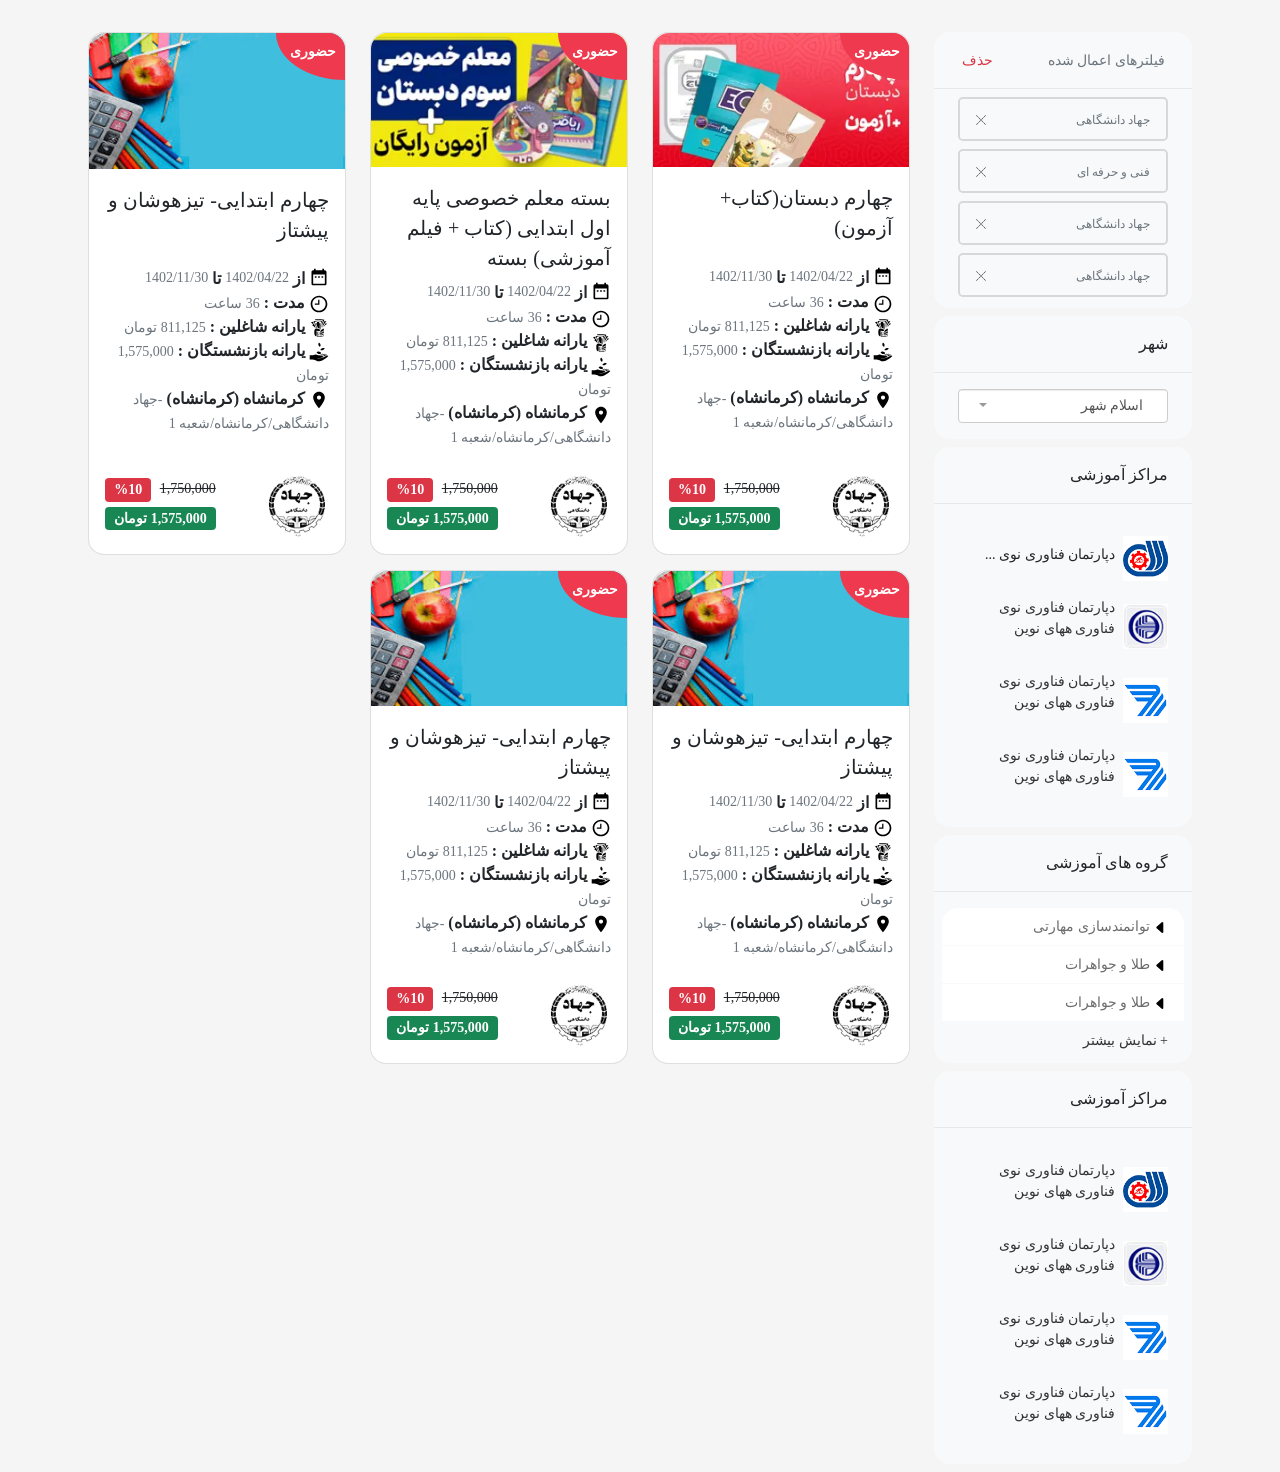
==== commit 46fb2a57: "add show more btn in first ul" ====
--- a/products.html
+++ b/products.html
@@ -295,7 +295,7 @@
                   <div
                     class="sidebar sidebarlist list-group list-group-root well border-0 rounded-4"
                   >
-                    <ul class="nav flex-column" id="nav_accordion">
+                    <ul class="nav flex-column submenu" id="nav_accordion">
                       <li class="nav-item has-submenu" onclick="openNav(test)">
                         <a class="nav-link" href="#">
                           <img
--- a/css/customStyle1.css
+++ b/css/customStyle1.css
@@ -841,13 +841,7 @@
   background-color: red;
 }
 
-
 .custom-body-index
 {
   overflow-x: hidden ;
-}
-
-
-a.nav-link.level-tree {
-  padding-right: 2.5rem;
 }
